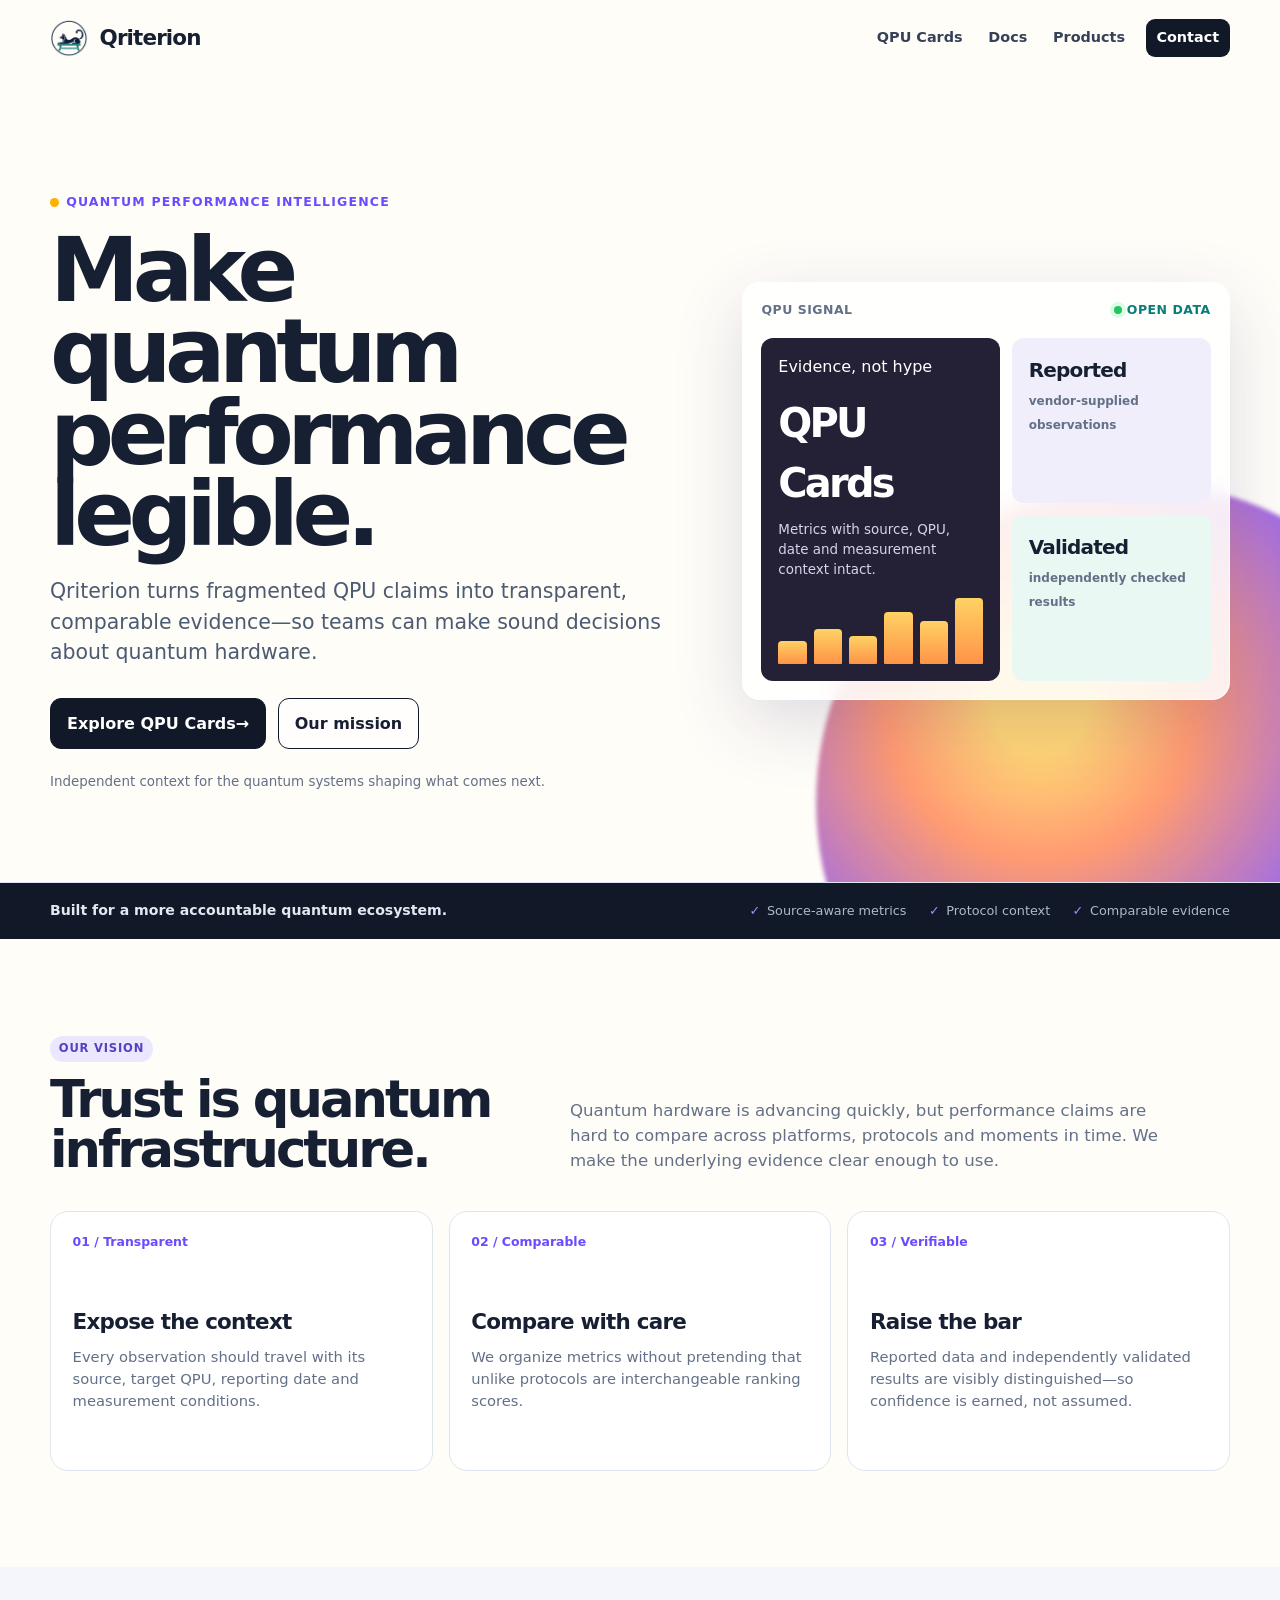
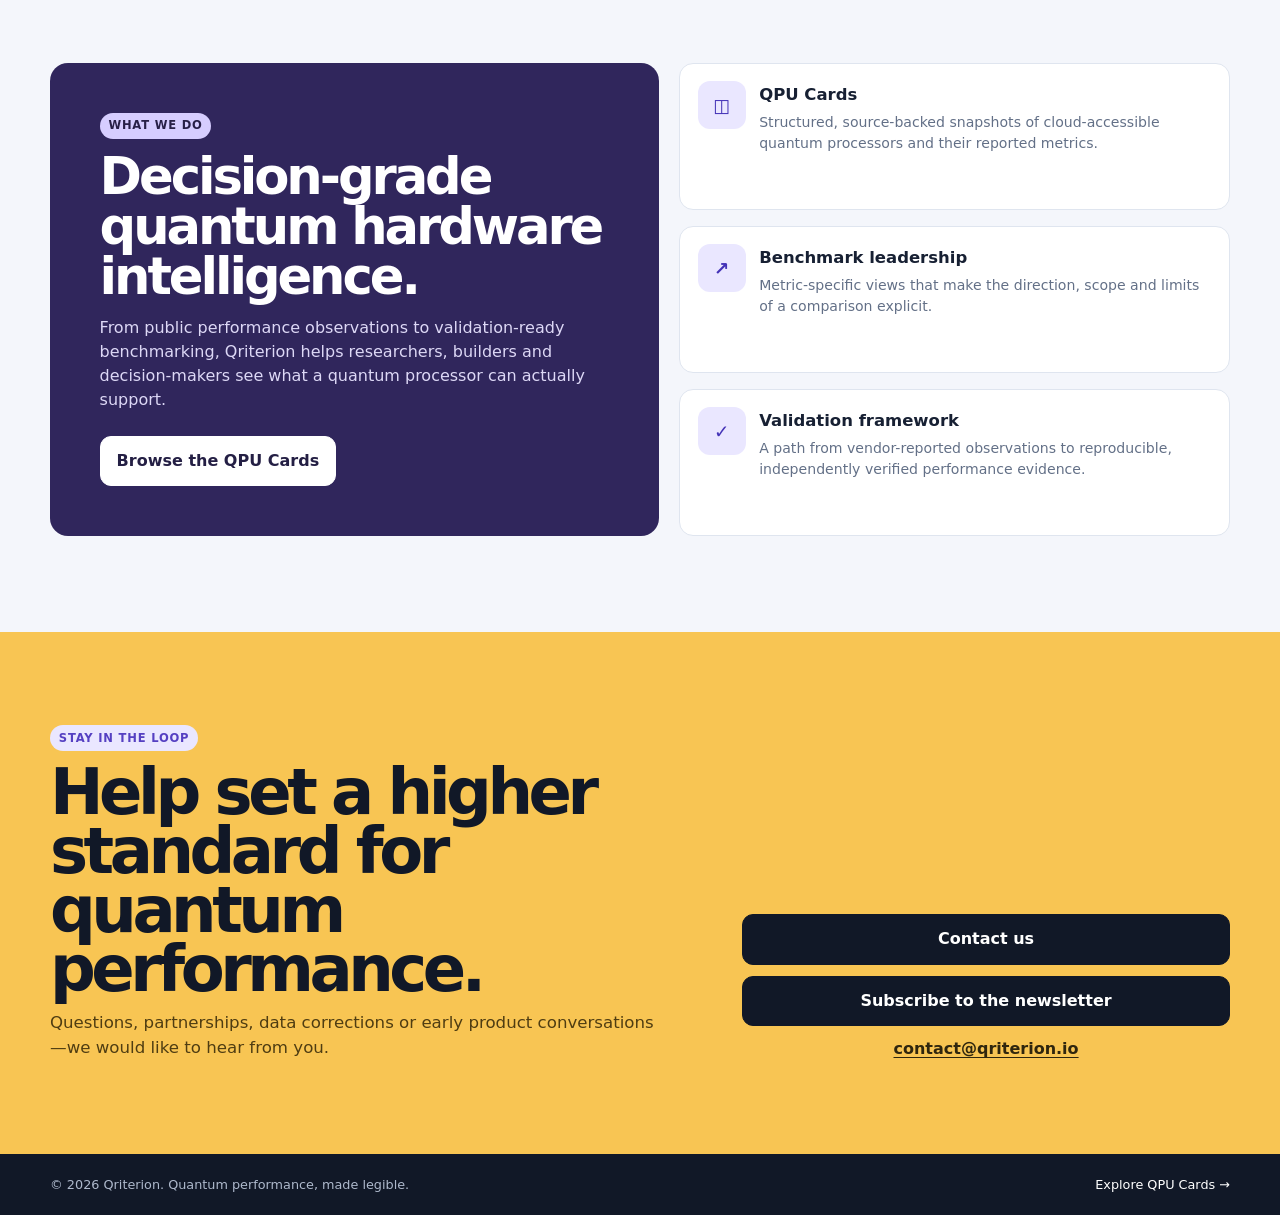
==== index.html @ e24bb633 "Fix Qriterion logo sizing across site" ====
<!doctype html>
<html lang="en">
  <head>
    <meta charset="utf-8" />
    <meta name="viewport" content="width=device-width, initial-scale=1" />
    <meta name="description" content="Qriterion makes quantum performance transparent, comparable and trustworthy." />
    <title>Qriterion · Quantum performance, made legible</title>
    <link rel="stylesheet" href="assets/landing.css?v=20261005-2" />
  </head>
  <body>
    <header class="masthead">
      <nav class="nav shell" aria-label="Primary navigation">
        <a class="brand" href="./" aria-label="Qriterion home"><span class="brand-mark"><img src="assets/icon.png" alt="" /></span><span>Qriterion</span></a>
        <div class="nav-links">
          <a href="qpu-cards/">QPU Cards</a>
          <a href="docs.html">Docs</a>
          <a href="products.html">Products</a>
          <a class="nav-cta" href="#contact">Contact</a>
        </div>
      </nav>
      <section class="hero shell">
        <div>
          <p class="eyebrow">Quantum performance intelligence</p>
          <h1>Make quantum performance legible.</h1>
          <p class="hero-copy">Qriterion turns fragmented QPU claims into transparent, comparable evidence—so teams can make sound decisions about quantum hardware.</p>
          <div class="cta-row">
            <a class="button button-dark" href="qpu-cards/">Explore QPU Cards <span aria-hidden="true">→</span></a>
            <a class="button button-light" href="#mission">Our mission</a>
          </div>
          <p class="hero-note">Independent context for the quantum systems shaping what comes next.</p>
        </div>
        <aside class="signal-card" aria-label="Qriterion benchmark signal preview">
          <div class="signal-card-top"><span>QPU signal</span><span class="live-dot">Open data</span></div>
          <div class="signal-grid">
            <div class="signal-main"><span>Evidence, not hype</span><h2>QPU Cards</h2><p>Metrics with source, QPU, date and measurement context intact.</p><div class="signal-bars" aria-hidden="true"><i></i><i></i><i></i><i></i><i></i><i></i></div></div>
            <div class="signal-stat"><strong>Reported</strong><span>vendor-supplied observations</span></div>
            <div class="signal-stat"><strong>Validated</strong><span>independently checked results</span></div>
          </div>
        </aside>
      </section>
    </header>

    <section class="proof">
      <div class="shell"><p>Built for a more accountable quantum ecosystem.</p><div class="proof-list"><span>Source-aware metrics</span><span>Protocol context</span><span>Comparable evidence</span></div></div>
    </section>

    <main>
      <section id="mission" class="section shell">
        <div class="section-heading"><div><span class="pill">Our vision</span><h2>Trust is quantum infrastructure.</h2></div><p>Quantum hardware is advancing quickly, but performance claims are hard to compare across platforms, protocols and moments in time. We make the underlying evidence clear enough to use.</p></div>
        <div class="mission-grid">
          <article class="mission-card"><span class="number">01 / Transparent</span><h3>Expose the context</h3><p>Every observation should travel with its source, target QPU, reporting date and measurement conditions.</p></article>
          <article class="mission-card"><span class="number">02 / Comparable</span><h3>Compare with care</h3><p>We organize metrics without pretending that unlike protocols are interchangeable ranking scores.</p></article>
          <article class="mission-card"><span class="number">03 / Verifiable</span><h3>Raise the bar</h3><p>Reported data and independently validated results are visibly distinguished—so confidence is earned, not assumed.</p></article>
        </div>
      </section>

      <section class="section section-tint">
        <div class="shell product-showcase">
          <div class="product-copy"><span class="pill">What we do</span><h2>Decision-grade quantum hardware intelligence.</h2><p>From public performance observations to validation-ready benchmarking, Qriterion helps researchers, builders and decision-makers see what a quantum processor can actually support.</p><a class="button" href="qpu-cards/">Browse the QPU Cards</a></div>
          <div class="product-list">
            <article class="product-item"><span class="product-icon">◫</span><div><h3>QPU Cards</h3><p>Structured, source-backed snapshots of cloud-accessible quantum processors and their reported metrics.</p></div></article>
            <article class="product-item"><span class="product-icon">↗</span><div><h3>Benchmark leadership</h3><p>Metric-specific views that make the direction, scope and limits of a comparison explicit.</p></div></article>
            <article class="product-item"><span class="product-icon">✓</span><div><h3>Validation framework</h3><p>A path from vendor-reported observations to reproducible, independently verified performance evidence.</p></div></article>
          </div>
        </div>
      </section>

      <section id="contact" class="contact">
        <div class="shell contact-inner"><div><span class="pill">Stay in the loop</span><h2>Help set a higher standard for quantum performance.</h2><p>Questions, partnerships, data corrections or early product conversations—we would like to hear from you.</p></div><div class="contact-actions"><a class="button" href="mailto:contact@qriterion.io?subject=Qriterion%20enquiry">Contact us</a><a class="button" href="mailto:contact@qriterion.io?subject=Newsletter%20subscription">Subscribe to the newsletter</a><a class="mail" href="mailto:contact@qriterion.io">contact@qriterion.io</a></div></div>
      </section>
    </main>

    <footer class="footer"><div class="shell"><span>© 2026 Qriterion. Quantum performance, made legible.</span><a href="qpu-cards/">Explore QPU Cards →</a></div></footer>
  </body>
</html>
---- assets/landing.css ----
:root {
  --night: #111827;
  --ink: #172033;
  --muted: #637087;
  --paper: #fffdf8;
  --soft: #f4f6fb;
  --line: #dfe5ef;
  --violet: #6d4aff;
  --teal: #087d79;
  --orange: #ffb000;
  --radius: 18px;
}

* { box-sizing: border-box; }
html { scroll-behavior: smooth; }
body { margin: 0; color: var(--ink); background: var(--paper); font-family: Inter, ui-sans-serif, system-ui, -apple-system, BlinkMacSystemFont, "Segoe UI", sans-serif; line-height: 1.5; }
a { color: inherit; }
.shell { width: min(1180px, calc(100% - 2rem)); margin: 0 auto; }
.masthead { position: relative; overflow: hidden; background: var(--paper); border-bottom: 1px solid var(--line); }
.masthead::after { position: absolute; z-index: 0; right: -11rem; bottom: -15rem; width: 40rem; height: 40rem; border-radius: 50%; background: radial-gradient(circle at 35% 35%, #ffd36e 0 8%, #ff956a 26%, #875aff 58%, transparent 70%); content: ""; filter: blur(2px); opacity: .94; }
.nav { position: relative; z-index: 2; display: flex; align-items: center; justify-content: space-between; gap: 1rem; min-height: 76px; }
.brand { display: inline-flex; align-items: center; gap: .72rem; font-weight: 850; letter-spacing: -.04em; text-decoration: none; font-size: 1.34rem; }
.brand-mark { display: block; width: 38px; height: 38px; }
.brand-mark img { display: block; width: 100%; height: 100%; object-fit: contain; }
.nav-links { display: flex; align-items: center; gap: .25rem; }
.nav-links a { padding: .5rem .68rem; border-radius: 9px; color: #354158; font-size: .9rem; font-weight: 720; text-decoration: none; }
.nav-links a:hover, .nav-links a[aria-current="page"] { color: var(--night); background: #edf0f6; }
.nav-links .nav-cta { margin-left: .35rem; color: #fff; background: var(--night); }
.nav-links .nav-cta:hover { color: #fff; background: #313b50; }
.hero { position: relative; z-index: 1; display: grid; grid-template-columns: minmax(0, 1.15fr) minmax(320px, .85fr); gap: 2rem; min-height: 610px; padding: 7.1rem 0 5.6rem; }
.eyebrow { display: inline-flex; align-items: center; gap: .45rem; margin: 0 0 1.15rem; color: var(--violet); font-size: .78rem; font-weight: 850; letter-spacing: .095em; text-transform: uppercase; }
.eyebrow::before { width: .56rem; height: .56rem; border-radius: 50%; background: var(--orange); content: ""; }
h1, h2, h3, p { margin-top: 0; }
h1 { max-width: 780px; margin-bottom: 1.25rem; font-size: clamp(3.3rem, 7vw, 6.6rem); line-height: .91; letter-spacing: -.072em; }
.hero-copy { max-width: 620px; margin-bottom: 1.9rem; color: #4c5b72; font-size: clamp(1.08rem, 1.7vw, 1.28rem); }
.cta-row { display: flex; flex-wrap: wrap; gap: .72rem; }
.button { display: inline-flex; align-items: center; justify-content: center; min-height: 48px; padding: .76rem 1rem; border: 1px solid var(--night); border-radius: 11px; font-weight: 790; text-decoration: none; transition: transform .16s ease, background .16s ease; }
.button:hover { transform: translateY(-2px); }
.button-dark { color: #fff; background: var(--night); }
.button-light { background: rgba(255,255,255,.75); }
.hero-note { margin: 1.45rem 0 0; color: var(--muted); font-size: .84rem; }
.signal-card { align-self: center; padding: 1.15rem; overflow: hidden; background: rgba(255,255,255,.86); border: 1px solid rgba(255,255,255,.9); border-radius: var(--radius); box-shadow: 0 22px 70px rgba(47, 37, 109, .16); backdrop-filter: blur(10px); }
.signal-card-top { display: flex; align-items: center; justify-content: space-between; margin-bottom: 1.15rem; color: var(--muted); font-size: .78rem; font-weight: 760; letter-spacing: .04em; text-transform: uppercase; }
.live-dot { display: inline-flex; align-items: center; gap: .32rem; color: var(--teal); }
.live-dot::before { width: .5rem; height: .5rem; border-radius: 50%; background: #22c55e; content: ""; box-shadow: 0 0 0 4px #dcfce7; }
.signal-grid { display: grid; grid-template-columns: 1.2fr 1fr; gap: .75rem; }
.signal-main, .signal-stat { padding: 1.05rem; border-radius: 12px; }
.signal-main { grid-row: span 2; color: #fff; background: #242036; }
.signal-main h2 { margin: .9rem 0 .4rem; font-size: 2.5rem; letter-spacing: -.07em; }
.signal-main p { margin: 0; color: #d7d2ee; font-size: .84rem; }
.signal-stat { background: #f0eefb; }
.signal-stat:nth-child(3) { background: #e9f8f3; }
.signal-stat strong { display: block; margin-bottom: .18rem; font-size: 1.25rem; letter-spacing: -.04em; }
.signal-stat span { color: var(--muted); font-size: .75rem; font-weight: 700; }
.signal-bars { display: flex; align-items: end; height: 66px; gap: 7px; margin-top: 1.1rem; }
.signal-bars i { display: block; flex: 1; border-radius: 4px 4px 1px 1px; background: linear-gradient(#ffd264, #ff9347); }
.signal-bars i:nth-child(1) { height: 34%; }.signal-bars i:nth-child(2) { height: 53%; }.signal-bars i:nth-child(3) { height: 42%; }.signal-bars i:nth-child(4) { height: 78%; }.signal-bars i:nth-child(5) { height: 65%; }.signal-bars i:nth-child(6) { height: 100%; }
.proof { padding: 1.1rem 0; background: var(--night); color: #e3e8f1; }
.proof .shell { display: flex; flex-wrap: wrap; align-items: center; justify-content: space-between; gap: .8rem 2rem; }
.proof p { margin: 0; font-size: .88rem; font-weight: 720; }
.proof-list { display: flex; flex-wrap: wrap; gap: .55rem 1.4rem; color: #aeb9cc; font-size: .8rem; }
.proof-list span::before { margin-right: .42rem; color: #a78bfa; content: "✓"; }
.section { padding: 6rem 0; }
.section-tint { background: var(--soft); }
.section-heading { display: grid; grid-template-columns: .85fr 1.15fr; gap: 2rem; align-items: end; margin-bottom: 2.3rem; }
.section-heading h2 { margin: 0; font-size: clamp(2rem, 4vw, 3.5rem); line-height: .98; letter-spacing: -.058em; }
.section-heading p { max-width: 610px; margin: 0; color: var(--muted); font-size: 1.04rem; }
.pill { display: inline-block; margin-bottom: .75rem; padding: .27rem .55rem; border-radius: 999px; color: #5540c2; background: #eae7ff; font-size: .72rem; font-weight: 850; letter-spacing: .07em; text-transform: uppercase; }
.mission-grid { display: grid; grid-template-columns: repeat(3, 1fr); gap: 1rem; }
.mission-card { min-height: 260px; padding: 1.35rem; background: #fff; border: 1px solid var(--line); border-radius: var(--radius); }
.mission-card .number { display: block; margin-bottom: 3.4rem; color: var(--violet); font-size: .78rem; font-weight: 850; }
.mission-card h3 { margin-bottom: .45rem; font-size: 1.34rem; letter-spacing: -.035em; }
.mission-card p { margin: 0; color: var(--muted); font-size: .92rem; }
.product-showcase { display: grid; grid-template-columns: 1.05fr .95fr; gap: 1.25rem; align-items: stretch; }
.product-copy { padding: clamp(1.4rem, 4vw, 3.1rem); color: #fff; background: #30265c; border-radius: var(--radius); }
.product-copy .pill { color: #282047; background: #d6cdff; }
.product-copy h2 { max-width: 540px; margin-bottom: .9rem; font-size: clamp(2rem, 4vw, 3.6rem); line-height: .98; letter-spacing: -.06em; }
.product-copy p { max-width: 540px; margin-bottom: 1.5rem; color: #ddd8f6; }
.product-copy .button { color: #241f44; border-color: #fff; background: #fff; }
.product-list { display: grid; gap: 1rem; }
.product-item { display: grid; grid-template-columns: 48px 1fr; gap: .85rem; padding: 1.1rem; border: 1px solid var(--line); border-radius: 14px; background: #fff; }
.product-icon { display: grid; width: 48px; height: 48px; place-items: center; border-radius: 12px; color: #4433b7; background: #eae7ff; font-size: 1.15rem; font-weight: 900; }
.product-item h3 { margin: .1rem 0 .25rem; font-size: 1.03rem; }
.product-item p { margin: 0; color: var(--muted); font-size: .88rem; }
.contact { padding: 5.8rem 0; background: #f8c553; }
.contact-inner { display: grid; grid-template-columns: 1.15fr .85fr; gap: 2rem; align-items: end; }
.contact h2 { max-width: 700px; margin-bottom: .8rem; color: var(--night); font-size: clamp(2.5rem, 5vw, 4.8rem); line-height: .92; letter-spacing: -.07em; }
.contact p { max-width: 620px; margin: 0; color: #4f3d12; font-size: 1.04rem; }
.contact-actions { display: grid; gap: .7rem; }
.contact-actions .button { color: #fff; background: var(--night); }
.contact-actions .mail { color: #2f260e; font-weight: 750; text-align: center; text-underline-offset: 3px; }
.footer { padding: 1.3rem 0; background: var(--night); color: #aeb9cc; font-size: .8rem; }
.footer .shell { display: flex; justify-content: space-between; gap: 1rem; }
.footer a { color: #fff; text-decoration: none; }
.simple-page { min-height: 100vh; display: grid; grid-template-rows: auto 1fr auto; }
.placeholder { display: grid; min-height: 60vh; place-items: center; padding: 3rem 0; }
.placeholder-card { width: min(650px, 100%); padding: 2.25rem; border: 1px solid var(--line); border-radius: var(--radius); background: #fff; box-shadow: 0 16px 50px rgba(29,39,60,.08); text-align: center; }
.placeholder-card h1 { margin: 0 auto 1rem; font-size: clamp(2.6rem, 7vw, 5rem); }
.placeholder-card p { margin: 0; color: var(--muted); }

@media (max-width: 840px) { .hero, .section-heading, .product-showcase, .contact-inner { grid-template-columns: 1fr; } .hero { min-height: auto; padding: 4.6rem 0; } .signal-card { max-width: 500px; } .mission-grid { grid-template-columns: 1fr; } .mission-card .number { margin-bottom: 1.4rem; } }
@media (max-width: 620px) { .shell { width: min(100% - 1.25rem, 1180px); } .nav { min-height: 68px; } .brand { gap: .48rem; font-size: 1.12rem; } .brand-mark { width: 33px; height: 33px; } .nav-links { gap: 0; } .nav-links a { padding: .43rem; font-size: .78rem; } .nav-links .nav-cta { display: none; } h1 { font-size: clamp(3.1rem, 18vw, 5rem); } .hero { padding: 3.7rem 0; } .signal-grid { grid-template-columns: 1fr 1fr; } .signal-main { grid-row: auto; grid-column: 1 / -1; } .section, .contact { padding: 4.2rem 0; } .footer .shell { display: block; } }
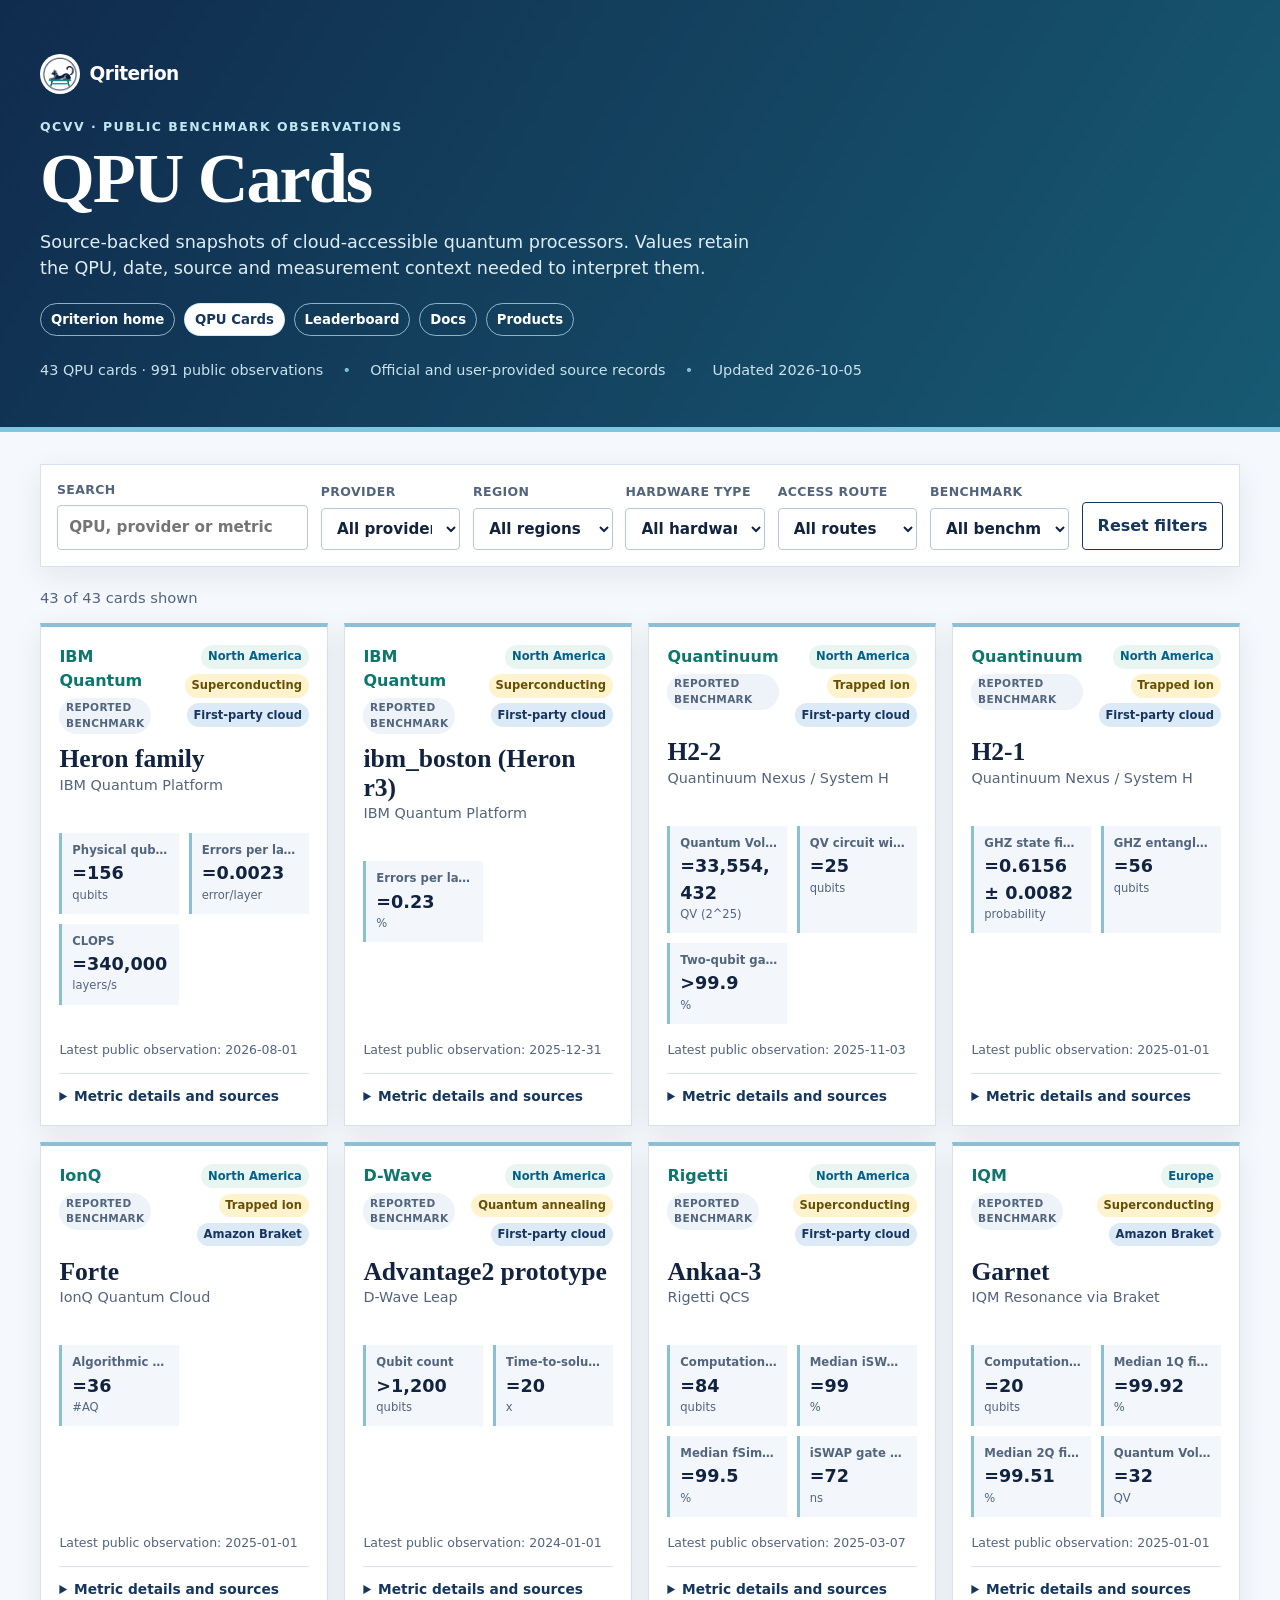
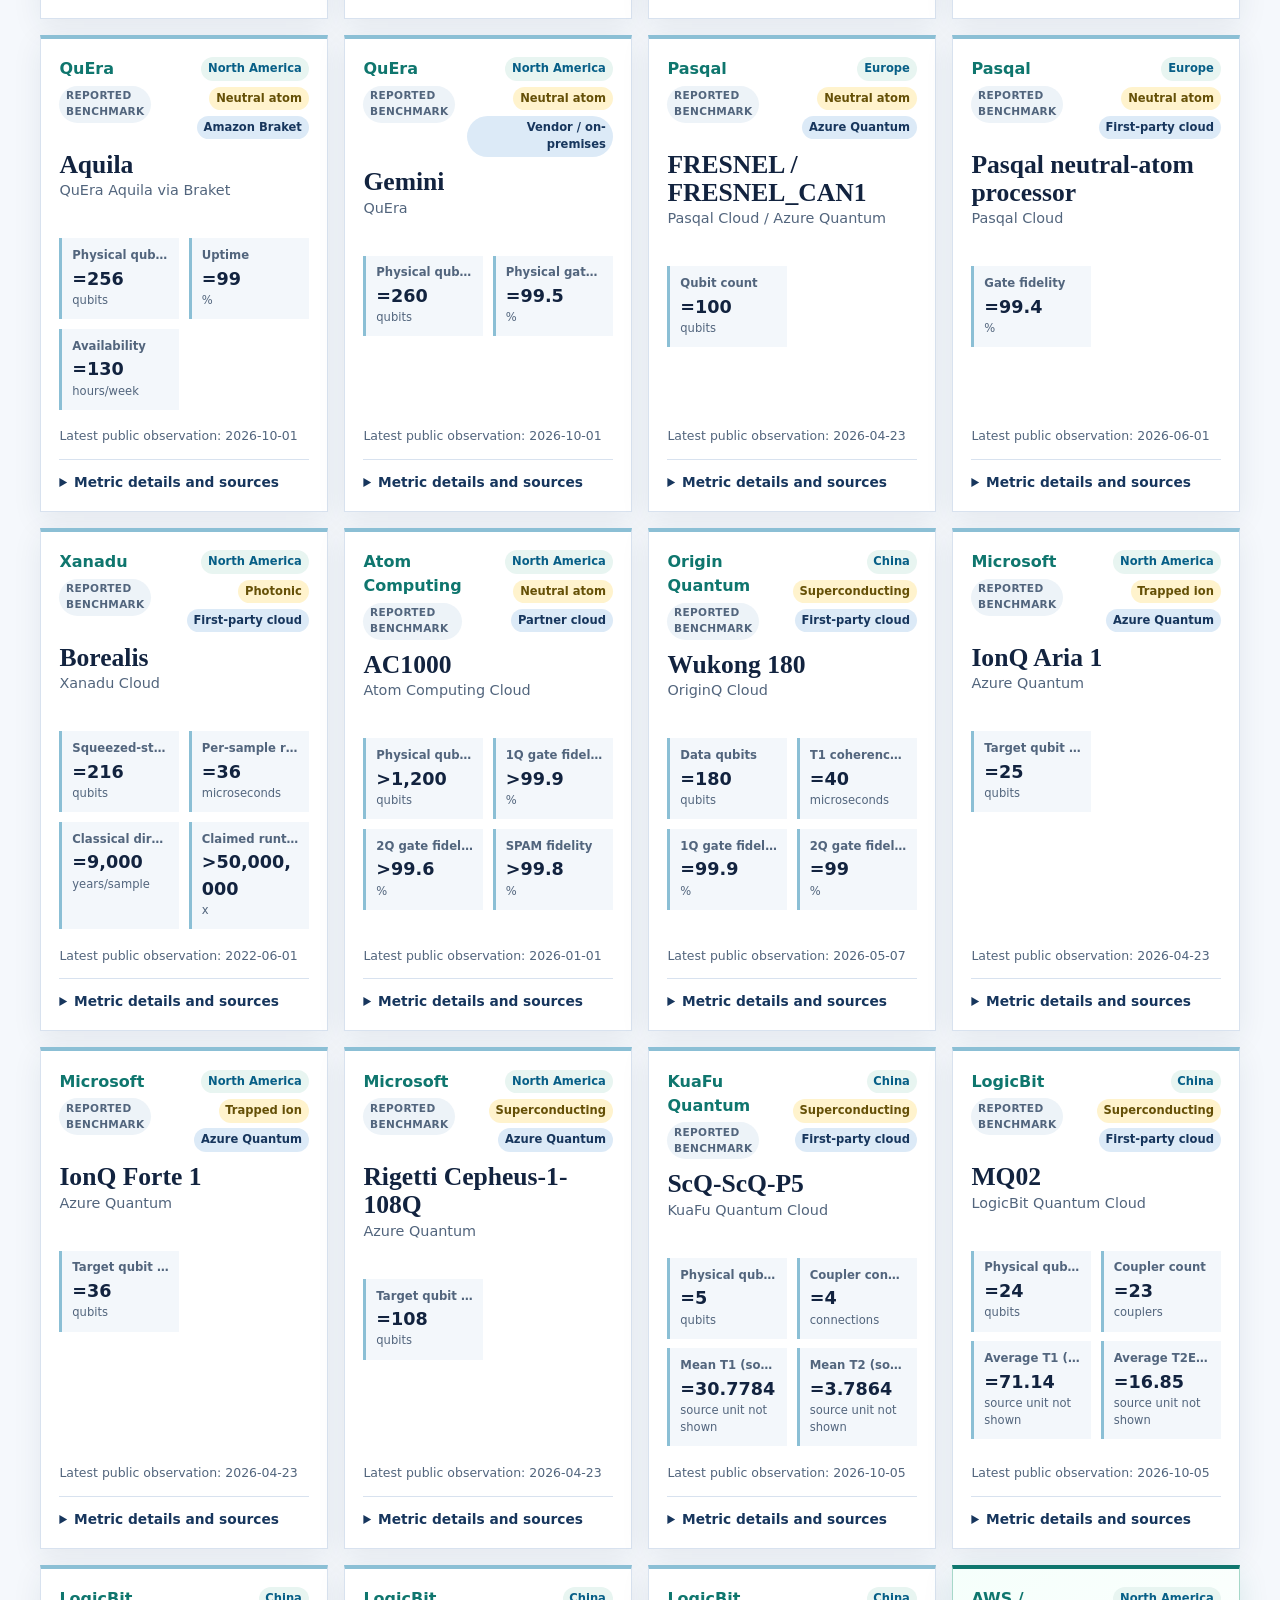
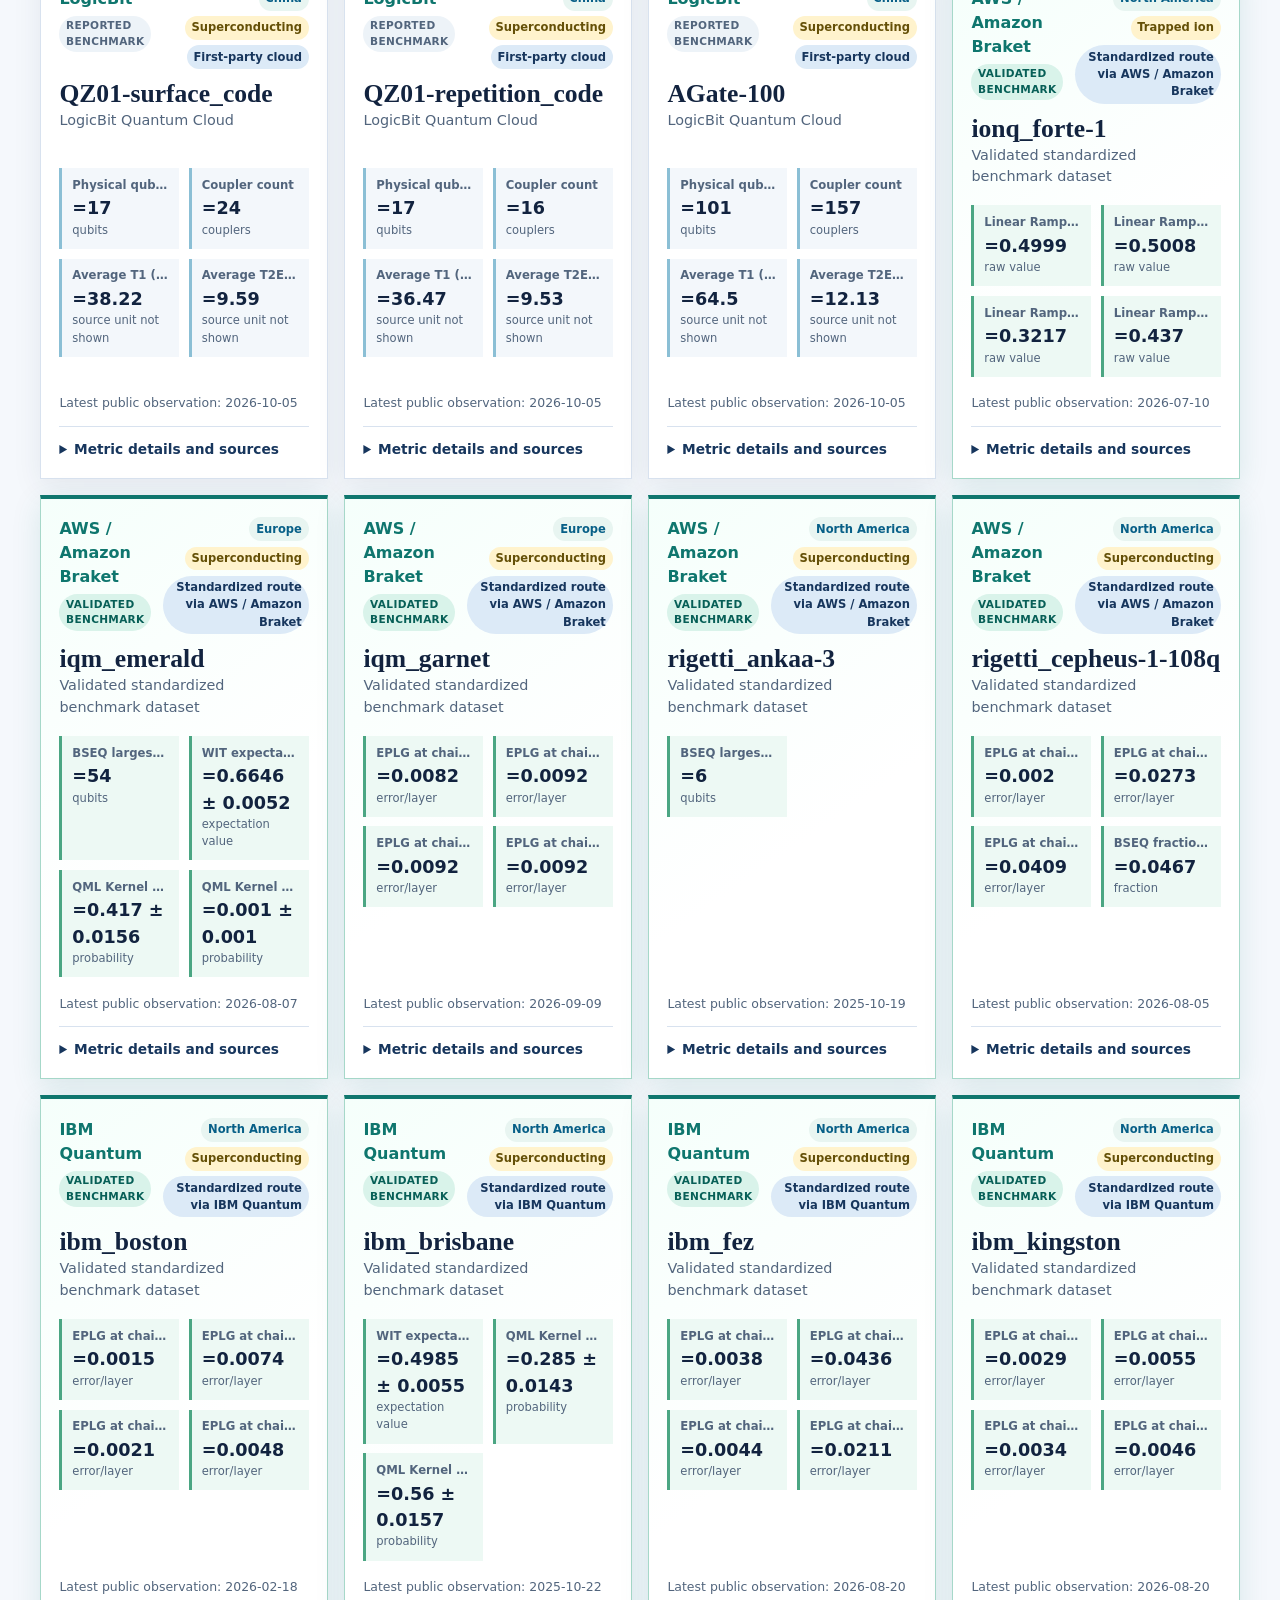
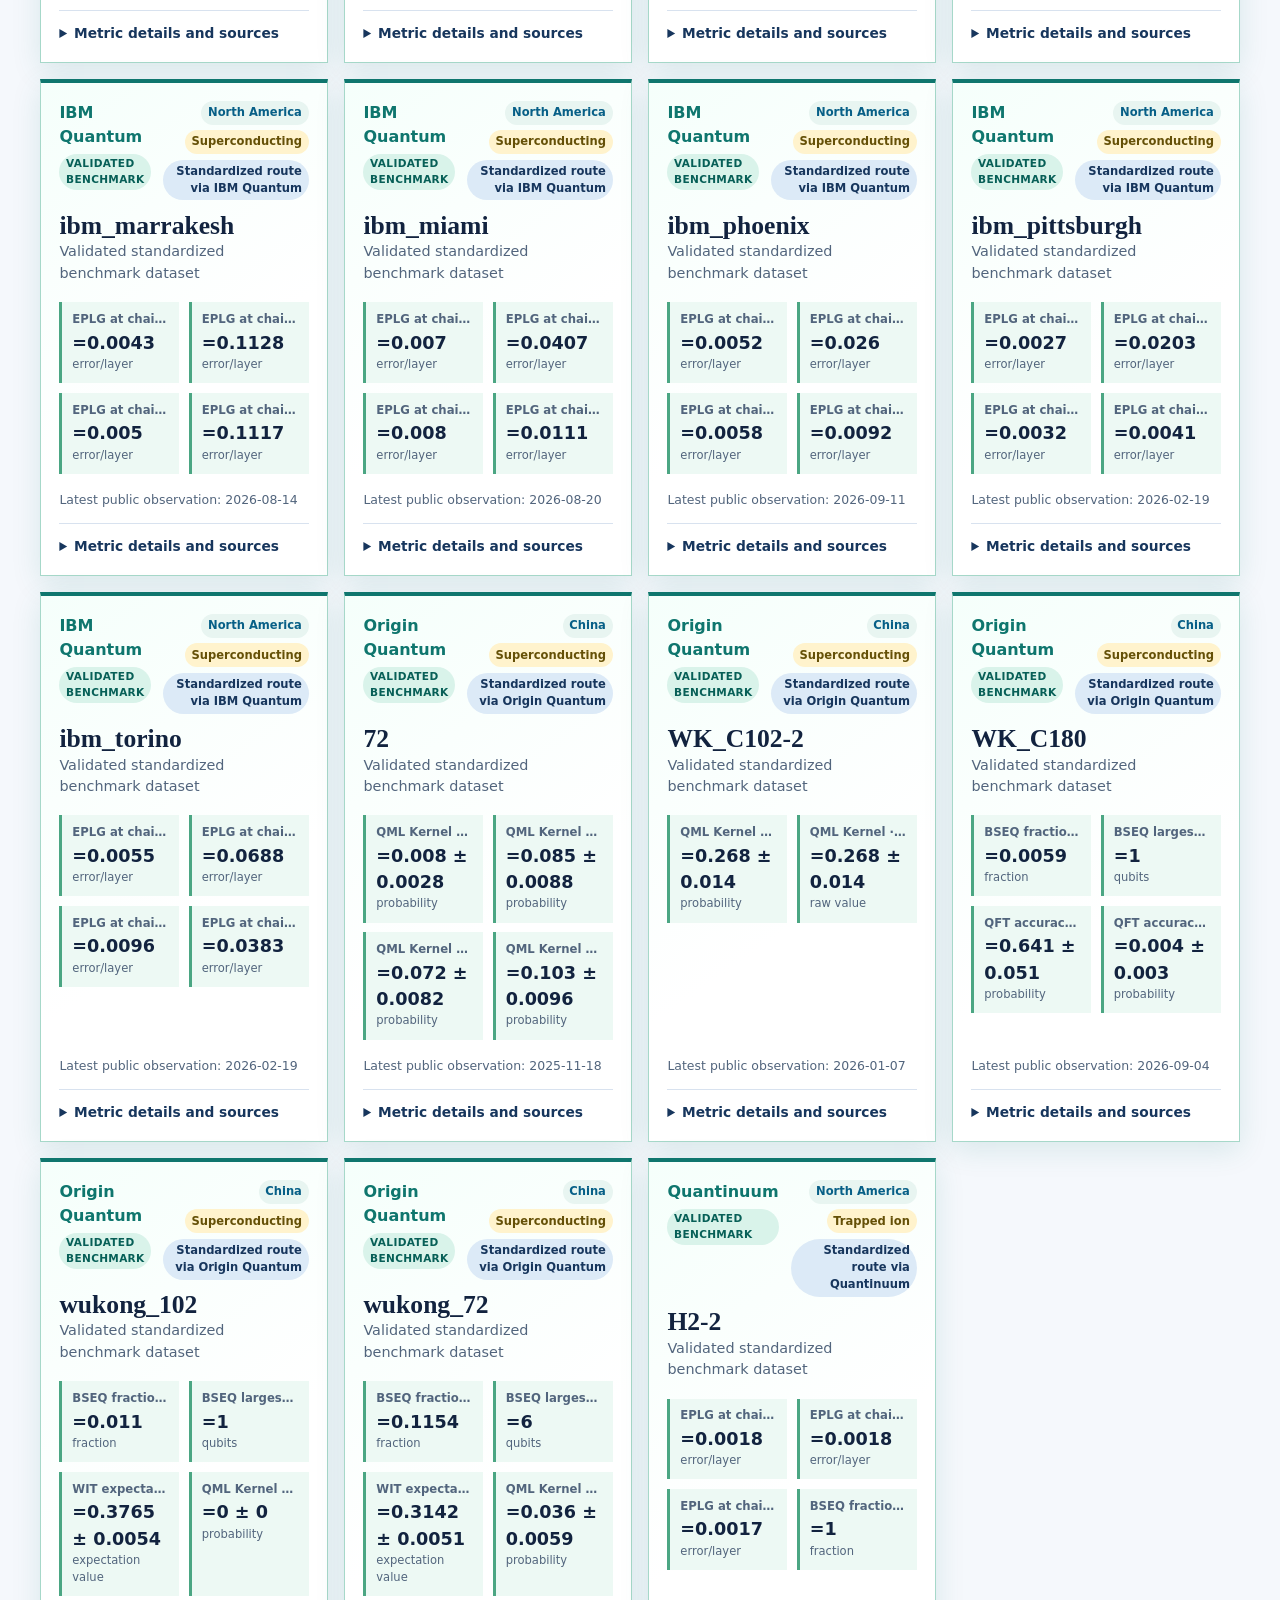
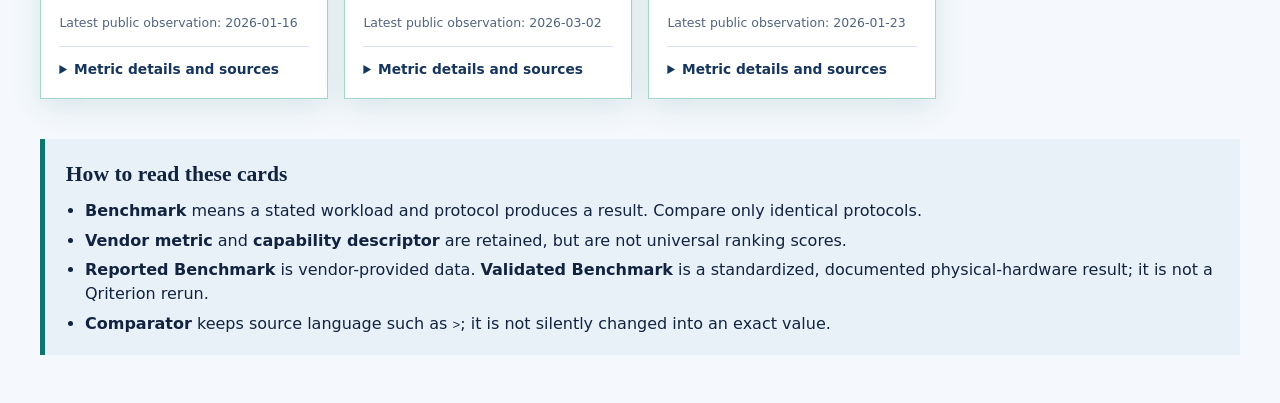
==== commit 51358c21: "Update QCVV website and validated benchmarks" ====
--- a/index.html
+++ b/index.html
@@ -3,73 +3,85 @@
   <head>
     <meta charset="utf-8" />
     <meta name="viewport" content="width=device-width, initial-scale=1" />
-    <meta name="description" content="Qriterion makes quantum performance transparent, comparable and trustworthy." />
-    <title>Qriterion · Quantum performance, made legible</title>
-    <link rel="stylesheet" href="assets/landing.css?v=20261005-2" />
+    <meta name="description" content="Source-backed QPU cards generated from the QCVV quantum cloud benchmarking dataset." />
+    <title>QPU Cards · Qriterion</title>
+    <link rel="stylesheet" href="assets/styles.css?v=20261005-6" />
   </head>
   <body>
-    <header class="masthead">
-      <nav class="nav shell" aria-label="Primary navigation">
-        <a class="brand" href="./" aria-label="Qriterion home"><span class="brand-mark"><img src="assets/icon.png" alt="" /></span><span>Qriterion</span></a>
-        <div class="nav-links">
-          <a href="qpu-cards/">QPU Cards</a>
-          <a href="docs.html">Docs</a>
-          <a href="products.html">Products</a>
-          <a class="nav-cta" href="#contact">Contact</a>
+    <header class="site-header">
+      <div class="wrap hero">
+        <a class="cards-brand" href="../" aria-label="Qriterion home"><img src="assets/icon.png" alt="" /><span>Qriterion</span></a>
+        <p class="eyebrow">QCVV · public benchmark observations</p>
+        <h1>QPU Cards</h1>
+        <p class="lede">Source-backed snapshots of cloud-accessible quantum processors. Values retain the QPU, date, source and measurement context needed to interpret them.</p>
+        <nav class="site-nav" aria-label="Site navigation"><a href="../">Qriterion home</a><a aria-current="page" href="index.html">QPU Cards</a><a href="leaderboard.html">Leaderboard</a><a href="../docs.html">Docs</a><a href="../products.html">Products</a></nav>
+        <div class="hero-meta" aria-label="Dataset metadata">
+          <span id="card-count">Loading cards…</span>
+          <span>Official and user-provided source records</span>
+          <span>Updated 2026-10-05</span>
         </div>
-      </nav>
-      <section class="hero shell">
-        <div>
-          <p class="eyebrow">Quantum performance intelligence</p>
-          <h1>Make quantum performance legible.</h1>
-          <p class="hero-copy">Qriterion turns fragmented QPU claims into transparent, comparable evidence—so teams can make sound decisions about quantum hardware.</p>
-          <div class="cta-row">
-            <a class="button button-dark" href="qpu-cards/">Explore QPU Cards <span aria-hidden="true">→</span></a>
-            <a class="button button-light" href="#mission">Our mission</a>
-          </div>
-          <p class="hero-note">Independent context for the quantum systems shaping what comes next.</p>
-        </div>
-        <aside class="signal-card" aria-label="Qriterion benchmark signal preview">
-          <div class="signal-card-top"><span>QPU signal</span><span class="live-dot">Open data</span></div>
-          <div class="signal-grid">
-            <div class="signal-main"><span>Evidence, not hype</span><h2>QPU Cards</h2><p>Metrics with source, QPU, date and measurement context intact.</p><div class="signal-bars" aria-hidden="true"><i></i><i></i><i></i><i></i><i></i><i></i></div></div>
-            <div class="signal-stat"><strong>Reported</strong><span>vendor-supplied observations</span></div>
-            <div class="signal-stat"><strong>Validated</strong><span>independently checked results</span></div>
-          </div>
-        </aside>
-      </section>
+      </div>
     </header>
 
-    <section class="proof">
-      <div class="shell"><p>Built for a more accountable quantum ecosystem.</p><div class="proof-list"><span>Source-aware metrics</span><span>Protocol context</span><span>Comparable evidence</span></div></div>
-    </section>
-
-    <main>
-      <section id="mission" class="section shell">
-        <div class="section-heading"><div><span class="pill">Our vision</span><h2>Trust is quantum infrastructure.</h2></div><p>Quantum hardware is advancing quickly, but performance claims are hard to compare across platforms, protocols and moments in time. We make the underlying evidence clear enough to use.</p></div>
-        <div class="mission-grid">
-          <article class="mission-card"><span class="number">01 / Transparent</span><h3>Expose the context</h3><p>Every observation should travel with its source, target QPU, reporting date and measurement conditions.</p></article>
-          <article class="mission-card"><span class="number">02 / Comparable</span><h3>Compare with care</h3><p>We organize metrics without pretending that unlike protocols are interchangeable ranking scores.</p></article>
-          <article class="mission-card"><span class="number">03 / Verifiable</span><h3>Raise the bar</h3><p>Reported data and independently validated results are visibly distinguished—so confidence is earned, not assumed.</p></article>
-        </div>
+    <main class="wrap">
+      <section class="controls" aria-label="Filter QPU cards">
+        <label>
+          <span>Search</span>
+          <input id="search" type="search" placeholder="QPU, provider or metric" autocomplete="off" />
+        </label>
+        <label>
+          <span>Provider</span>
+          <select id="provider-filter"><option value="">All providers</option></select>
+        </label>
+        <label>
+          <span>Region</span>
+          <select id="region-filter"><option value="">All regions</option></select>
+        </label>
+        <label>
+          <span>Hardware type</span>
+          <select id="hardware-filter"><option value="">All hardware types</option></select>
+        </label>
+        <label>
+          <span>Access route</span>
+          <select id="route-filter"><option value="">All routes</option></select>
+        </label>
+        <label>
+          <span>Benchmark</span>
+          <select id="benchmark-filter"><option value="">All benchmark evidence</option></select>
+        </label>
+        <button id="reset" type="button" class="secondary">Reset filters</button>
       </section>
 
-      <section class="section section-tint">
-        <div class="shell product-showcase">
-          <div class="product-copy"><span class="pill">What we do</span><h2>Decision-grade quantum hardware intelligence.</h2><p>From public performance observations to validation-ready benchmarking, Qriterion helps researchers, builders and decision-makers see what a quantum processor can actually support.</p><a class="button" href="qpu-cards/">Browse the QPU Cards</a></div>
-          <div class="product-list">
-            <article class="product-item"><span class="product-icon">◫</span><div><h3>QPU Cards</h3><p>Structured, source-backed snapshots of cloud-accessible quantum processors and their reported metrics.</p></div></article>
-            <article class="product-item"><span class="product-icon">↗</span><div><h3>Benchmark leadership</h3><p>Metric-specific views that make the direction, scope and limits of a comparison explicit.</p></div></article>
-            <article class="product-item"><span class="product-icon">✓</span><div><h3>Validation framework</h3><p>A path from vendor-reported observations to reproducible, independently verified performance evidence.</p></div></article>
-          </div>
-        </div>
-      </section>
+      <p id="results" class="results" aria-live="polite"></p>
+      <section id="cards" class="cards" aria-label="QPU cards"></section>
 
-      <section id="contact" class="contact">
-        <div class="shell contact-inner"><div><span class="pill">Stay in the loop</span><h2>Help set a higher standard for quantum performance.</h2><p>Questions, partnerships, data corrections or early product conversations—we would like to hear from you.</p></div><div class="contact-actions"><a class="button" href="mailto:contact@qriterion.io?subject=Qriterion%20enquiry">Contact us</a><a class="button" href="mailto:contact@qriterion.io?subject=Newsletter%20subscription">Subscribe to the newsletter</a><a class="mail" href="mailto:contact@qriterion.io">contact@qriterion.io</a></div></div>
+      <section class="method" aria-labelledby="method-title">
+        <h2 id="method-title">How to read these cards</h2>
+        <ul>
+          <li><strong>Benchmark</strong> means a stated workload and protocol produces a result. Compare only identical protocols.</li>
+          <li><strong>Vendor metric</strong> and <strong>capability descriptor</strong> are retained, but are not universal ranking scores.</li>
+          <li><strong>Reported Benchmark</strong> is vendor-provided data. <strong>Validated Benchmark</strong> is a standardized, documented physical-hardware result; it is not a Qriterion rerun.</li>
+          <li><strong>Comparator</strong> keeps source language such as <code>&gt;</code>; it is not silently changed into an exact value.</li>
+        </ul>
       </section>
     </main>
 
-    <footer class="footer"><div class="shell"><span>© 2026 Qriterion. Quantum performance, made legible.</span><a href="qpu-cards/">Explore QPU Cards →</a></div></footer>
+    <template id="card-template">
+      <article class="qpu-card">
+        <div class="card-topline">
+          <div><p class="provider"></p><span class="benchmark-status"></span></div>
+          <div class="card-badges"><span class="region"></span><span class="hardware-type"></span><span class="route"></span></div>
+        </div>
+        <h2></h2>
+        <p class="platform"></p>
+        <dl class="metric-grid"></dl>
+        <p class="asof"></p>
+        <details>
+          <summary>Metric details and sources</summary>
+          <div class="detail-list"></div>
+        </details>
+      </article>
+    </template>
+    <script src="assets/app.js?v=20261005-6" defer></script>
   </body>
 </html>
--- a/assets/styles.css
+++ b/assets/styles.css
@@ -0,0 +1,102 @@
+:root {
+  --ink: #12233f;
+  --muted: #52657d;
+  --paper: #f5f8fc;
+  --panel: #ffffff;
+  --line: #d8e2ef;
+  --navy: #17365d;
+  --blue: #dceaf7;
+  --teal: #0f766e;
+  --amber: #9a6700;
+  --amber-bg: #fff3cd;
+  --red: #a92828;
+  --red-bg: #fce7e7;
+  --shadow: 0 8px 28px rgba(21, 48, 82, .08);
+}
+
+* { box-sizing: border-box; }
+body { margin: 0; color: var(--ink); background: var(--paper); font-family: Inter, ui-sans-serif, system-ui, -apple-system, BlinkMacSystemFont, "Segoe UI", sans-serif; line-height: 1.5; }
+.wrap { width: min(1200px, calc(100% - 2rem)); margin: 0 auto; }
+.site-header { color: #fff; background: linear-gradient(122deg, #102b4d, #175a72); border-bottom: 5px solid #7ec7df; }
+.hero { padding: 3.4rem 0 2.8rem; }
+.cards-brand { display: inline-flex; align-items: center; gap: .6rem; margin-bottom: 1.45rem; color: #fff; font-size: 1.16rem; font-weight: 800; letter-spacing: -.03em; text-decoration: none; }
+.cards-brand img { display: block; width: 40px; height: 40px; padding: 2px; object-fit: contain; background: #fff; border-radius: 50%; }
+.eyebrow { margin: 0 0 .4rem; font-size: .78rem; letter-spacing: .12em; font-weight: 750; text-transform: uppercase; color: #bfe8f3; }
+h1 { margin: 0; font-family: Georgia, "Times New Roman", serif; font-size: clamp(2.3rem, 6vw, 4.4rem); line-height: 1; letter-spacing: -.03em; }
+.lede { max-width: 720px; margin: 1rem 0 0; font-size: 1.1rem; color: #deedf5; }
+.hero-meta { display: flex; flex-wrap: wrap; gap: .7rem 1.2rem; margin-top: 1.5rem; font-size: .9rem; color: #cae2ec; }
+.hero-meta span + span::before { content: "•"; margin-right: 1.2rem; color: #82bfd0; }
+
+main { padding: 2rem 0 3rem; }
+.site-nav { display: flex; flex-wrap: wrap; gap: .55rem; margin-top: 1.35rem; }
+.site-nav a { padding: .34rem .62rem; border: 1px solid rgba(191, 232, 243, .7); border-radius: 999px; color: #fff; font-size: .83rem; font-weight: 750; text-decoration: none; }
+.site-nav a[aria-current="page"], .site-nav a:hover { color: var(--navy); background: #fff; }
+.controls { display: grid; grid-template-columns: minmax(220px, 1.8fr) repeat(5, minmax(120px, 1fr)) auto; gap: .8rem; align-items: end; padding: 1rem; background: var(--panel); border: 1px solid var(--line); box-shadow: var(--shadow); }
+label { display: grid; gap: .35rem; color: var(--muted); font-size: .78rem; font-weight: 750; letter-spacing: .03em; text-transform: uppercase; }
+input, select, button { font: inherit; }
+input, select { width: 100%; border: 1px solid #b8c7d8; border-radius: 4px; color: var(--ink); background: #fff; padding: .62rem .7rem; font-size: .95rem; }
+button { cursor: pointer; border-radius: 4px; padding: .67rem .9rem; font-weight: 700; }
+button.secondary { border: 1px solid var(--navy); color: var(--navy); background: #fff; white-space: nowrap; }
+button.secondary:hover { color: #fff; background: var(--navy); }
+.results { min-height: 1.5rem; margin: 1.25rem 0 .75rem; color: var(--muted); font-size: .92rem; }
+
+.cards { display: grid; grid-template-columns: repeat(auto-fill, minmax(min(100%, 285px), 1fr)); gap: 1rem; }
+.qpu-card { display: flex; min-width: 0; flex-direction: column; min-height: 290px; padding: 1.15rem; overflow: hidden; background: var(--panel); border: 1px solid var(--line); box-shadow: var(--shadow); }
+.qpu-card--reported { border-top: 4px solid #8bbfd5; }
+.qpu-card--validated { border-color: #a6d8c9; border-top: 4px solid #0f766e; background: linear-gradient(145deg, #f5fffb 0%, #ffffff 58%); box-shadow: 0 8px 28px rgba(15, 118, 110, .12); }
+.card-topline { display: flex; justify-content: space-between; align-items: flex-start; gap: .75rem; }
+.provider { margin: 0; font-weight: 800; color: var(--teal); }
+.benchmark-status { display: inline-block; margin-top: .3rem; padding: .15rem .42rem; border-radius: 999px; color: #52657d; background: #edf3f8; font-size: .66rem; font-weight: 800; letter-spacing: .03em; text-transform: uppercase; }
+.qpu-card--validated .benchmark-status { color: #075f57; background: #d9f3ea; }
+.qpu-card--validated .metric-grid div { background: #edf9f4; border-left-color: #4ba683; }
+.card-badges { display: flex; min-width: 0; max-width: 62%; flex-wrap: wrap; justify-content: flex-end; gap: .35rem; }
+.route, .region, .hardware-type { min-width: 0; max-width: 100%; padding: .2rem .42rem; color: var(--navy); background: var(--blue); border-radius: 999px; font-size: .72rem; font-weight: 750; overflow-wrap: anywhere; text-align: right; }
+.region { color: #075f87; background: #e8f5f1; }
+.hardware-type { color: #655007; background: #fff3cd; }
+.qpu-card h2 { margin: .7rem 0 .1rem; font-family: Georgia, "Times New Roman", serif; font-size: 1.6rem; line-height: 1.1; }
+.platform { min-height: 2.8em; margin: 0; color: var(--muted); font-size: .9rem; }
+.metric-grid { display: grid; grid-template-columns: repeat(2, minmax(0, 1fr)); gap: .6rem; margin: 1.1rem 0; }
+.metric-grid div { min-width: 0; padding: .62rem; overflow: hidden; background: #f3f7fb; border-left: 3px solid #8bbfd5; }
+.metric-grid dt { overflow: hidden; color: var(--muted); font-size: .73rem; font-weight: 700; line-height: 1.25; text-overflow: ellipsis; white-space: nowrap; }
+.metric-grid dd { min-width: 0; margin: .18rem 0 0; overflow-wrap: anywhere; font-size: 1.1rem; font-weight: 800; font-variant-numeric: tabular-nums; }
+.metric-grid small { display: block; overflow-wrap: anywhere; color: var(--muted); font-size: .72rem; font-weight: 500; }
+.asof { margin: auto 0 .8rem; color: var(--muted); font-size: .78rem; }
+details { border-top: 1px solid var(--line); padding-top: .75rem; }
+summary { cursor: pointer; color: var(--navy); font-size: .86rem; font-weight: 750; }
+.detail-list { display: grid; gap: .65rem; margin-top: .85rem; }
+.detail-item { padding: .7rem; border-left: 3px solid var(--line); background: #fbfcfe; }
+.detail-title { display: flex; justify-content: space-between; gap: .6rem; font-weight: 800; }
+.detail-title > span { min-width: 0; overflow-wrap: anywhere; }
+.type { color: var(--muted); font-size: .76rem; font-weight: 650; overflow-wrap: anywhere; text-align: right; }
+.detail-meta, .detail-note { margin: .28rem 0 0; overflow-wrap: anywhere; color: var(--muted); font-size: .78rem; }
+.detail-item a { color: #075f87; text-underline-offset: 2px; }
+.method { margin-top: 2.5rem; padding: 1.2rem 1.3rem; background: #e8f1f8; border-left: 5px solid var(--teal); }
+.method h2 { margin: 0; font-family: Georgia, "Times New Roman", serif; font-size: 1.35rem; }
+.method ul { margin: .55rem 0 0; padding-left: 1.2rem; }
+.method li + li { margin-top: .35rem; }
+.empty { grid-column: 1 / -1; padding: 2rem; color: var(--muted); text-align: center; background: var(--panel); border: 1px dashed #a9bacb; }
+.leaderboard-main { padding-top: 2rem; }
+.leaderboard-controls { display: grid; grid-template-columns: minmax(180px, 1fr) minmax(240px, 2fr) repeat(2, minmax(180px, 1fr)); gap: .8rem; align-items: end; padding: 1rem; background: var(--panel); border: 1px solid var(--line); box-shadow: var(--shadow); }
+.metric-explainer { margin-top: 1.25rem; padding: 1.25rem 1.35rem; background: #e8f1f8; border-left: 5px solid var(--teal); }
+.metric-explainer .eyebrow { color: var(--teal); }
+.metric-explainer h2 { margin: 0; font-family: Georgia, "Times New Roman", serif; font-size: 1.55rem; }
+.metric-explainer p:last-child { max-width: 900px; margin: .45rem 0 0; color: var(--muted); }
+.direction { display: inline-block; margin: .65rem 0 0; padding: .2rem .48rem; border-radius: 999px; color: #075f87; background: #d9eaf7; font-size: .8rem; font-weight: 800; }
+.chart-panel { margin-top: 1.25rem; padding: 1.25rem; overflow: hidden; background: var(--panel); border: 1px solid var(--line); box-shadow: var(--shadow); }
+.chart-topline { display: flex; justify-content: space-between; gap: 1rem; align-items: baseline; }
+.chart-topline h2 { margin: 0; font-family: Georgia, "Times New Roman", serif; font-size: 1.35rem; }
+.chart-topline p { margin: 0; color: var(--muted); font-size: .85rem; }
+.ranking-direction { display: flex; justify-content: space-between; margin: 1rem 0 .3rem; color: var(--muted); font-size: .78rem; font-weight: 750; text-transform: uppercase; letter-spacing: .04em; }
+.ranking-direction span:last-child { color: var(--teal); }
+.leaderboard-chart { display: flex; align-items: end; min-height: 390px; gap: .8rem; overflow-x: auto; padding: 1rem 0 .35rem; border-top: 1px solid var(--line); }
+.rank-bar { display: grid; grid-template-rows: auto 240px auto auto; flex: 0 0 118px; gap: .35rem; text-align: center; }
+.rank-value { margin: 0; font-size: .88rem; font-weight: 800; font-variant-numeric: tabular-nums; }
+.rank-bar-track { display: flex; align-items: end; min-width: 0; border-bottom: 1px solid #9eb1c5; background: linear-gradient(to top, rgba(220, 234, 247, .7), rgba(255, 255, 255, 0)); }
+.rank-bar-fill { width: 100%; min-height: 8px; background: linear-gradient(to top, #0f766e, #4ba6ad); border-radius: 4px 4px 0 0; }
+.rank-bar h3 { min-height: 2.6em; margin: .2rem 0 0; overflow-wrap: anywhere; font-size: .82rem; line-height: 1.25; }
+.rank-meta { min-height: 3em; margin: 0; color: var(--muted); font-size: .7rem; line-height: 1.25; overflow-wrap: anywhere; }
+
+@media (max-width: 1120px) { .controls { grid-template-columns: repeat(2, minmax(0, 1fr)); } .controls label:first-child { grid-column: 1 / -1; } }
+@media (max-width: 900px) { .leaderboard-controls { grid-template-columns: repeat(2, minmax(0, 1fr)); } }
+@media (max-width: 720px) { .leaderboard-controls { grid-template-columns: 1fr; } .leaderboard-chart { min-height: 360px; } .rank-bar { flex-basis: 104px; } }
+@media (max-width: 560px) { .wrap { width: min(100% - 1rem, 1200px); } .hero { padding: 2.3rem 0 2rem; } .controls { grid-template-columns: 1fr; } .controls label:first-child { grid-column: auto; } .hero-meta { display: grid; gap: .25rem; } .hero-meta span + span::before { content: ""; margin: 0; } .cards { grid-template-columns: 1fr; } }
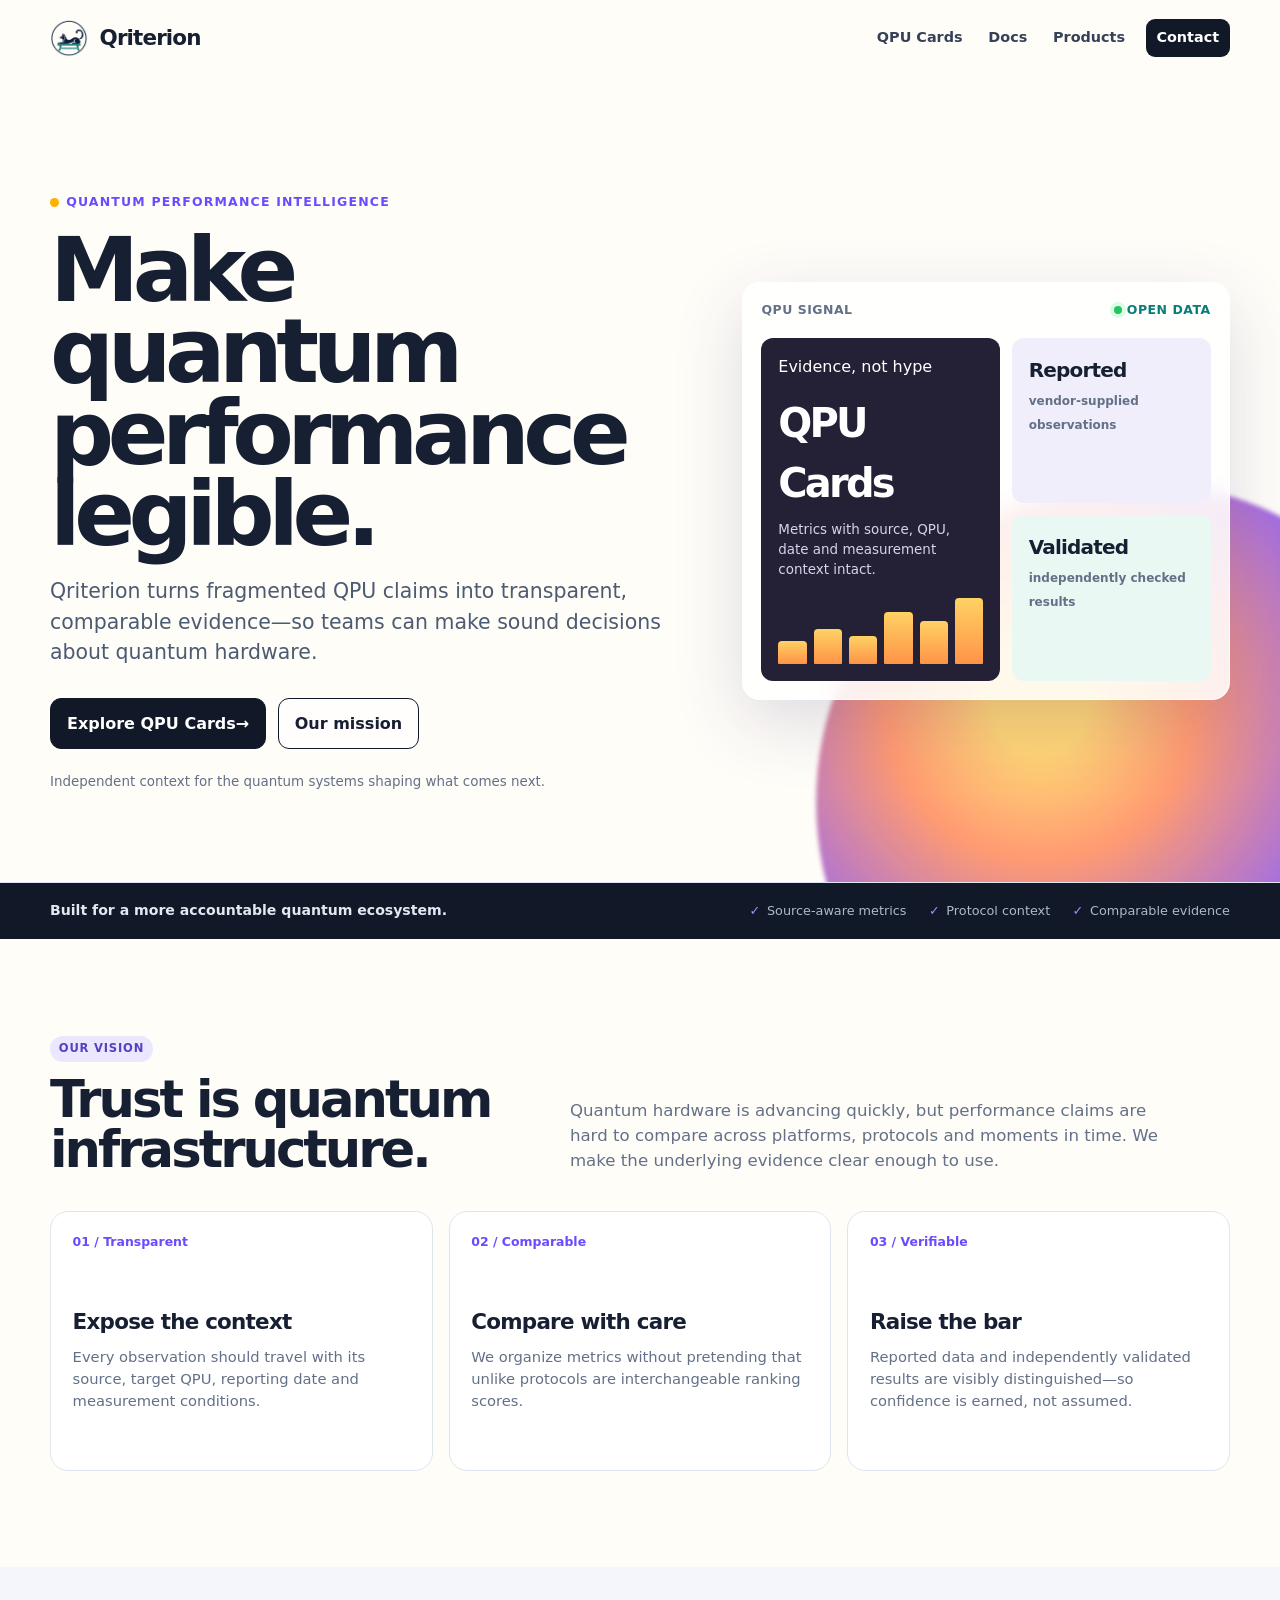
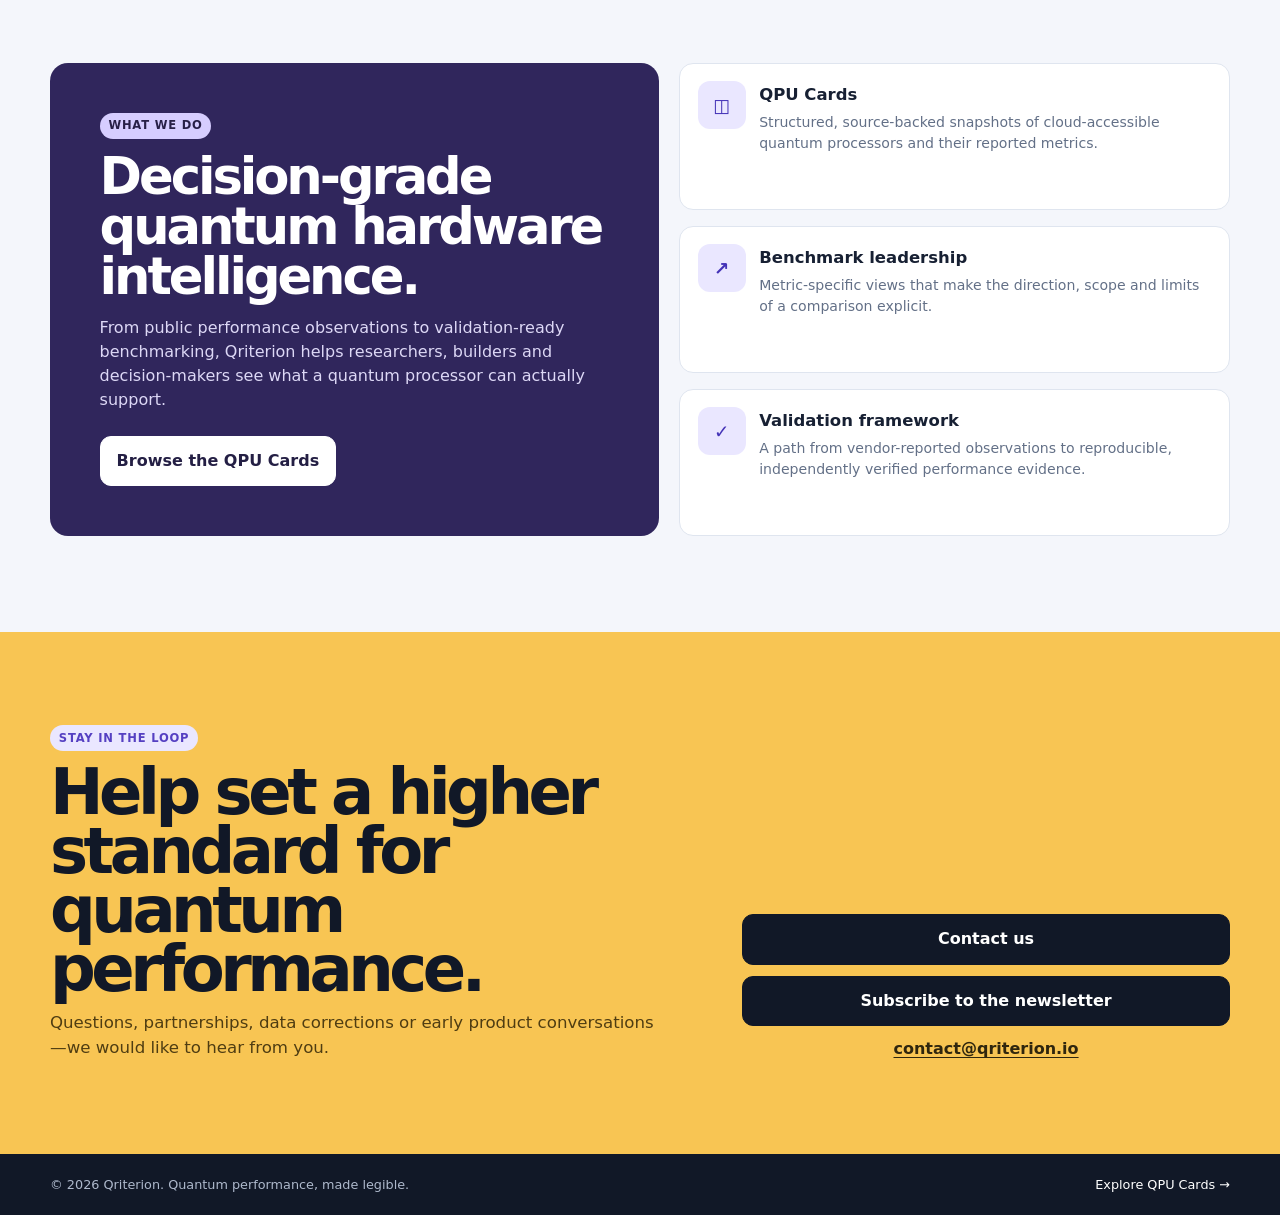
==== commit 0a58be52: "Make landing page the site homepage" ====
--- a/index.html
+++ b/index.html
@@ -3,85 +3,33 @@
   <head>
     <meta charset="utf-8" />
     <meta name="viewport" content="width=device-width, initial-scale=1" />
-    <meta name="description" content="Source-backed QPU cards generated from the QCVV quantum cloud benchmarking dataset." />
-    <title>QPU Cards · Qriterion</title>
-    <link rel="stylesheet" href="assets/styles.css?v=20261005-6" />
+    <meta name="description" content="Qriterion makes quantum performance transparent, comparable and trustworthy." />
+    <title>Qriterion · Quantum performance, made legible</title>
+    <link rel="stylesheet" href="assets/landing.css?v=20261005-2" />
   </head>
   <body>
-    <header class="site-header">
-      <div class="wrap hero">
-        <a class="cards-brand" href="../" aria-label="Qriterion home"><img src="assets/icon.png" alt="" /><span>Qriterion</span></a>
-        <p class="eyebrow">QCVV · public benchmark observations</p>
-        <h1>QPU Cards</h1>
-        <p class="lede">Source-backed snapshots of cloud-accessible quantum processors. Values retain the QPU, date, source and measurement context needed to interpret them.</p>
-        <nav class="site-nav" aria-label="Site navigation"><a href="../">Qriterion home</a><a aria-current="page" href="index.html">QPU Cards</a><a href="leaderboard.html">Leaderboard</a><a href="../docs.html">Docs</a><a href="../products.html">Products</a></nav>
-        <div class="hero-meta" aria-label="Dataset metadata">
-          <span id="card-count">Loading cards…</span>
-          <span>Official and user-provided source records</span>
-          <span>Updated 2026-10-05</span>
+    <header class="masthead">
+      <nav class="nav shell" aria-label="Primary navigation">
+        <a class="brand" href="./" aria-label="Qriterion home"><span class="brand-mark"><img src="assets/icon.png" alt="" /></span><span>Qriterion</span></a>
+        <div class="nav-links"><a href="qpu-cards.html">QPU Cards</a><a href="docs.html">Docs</a><a href="products.html">Products</a><a class="nav-cta" href="#contact">Contact</a></div>
+      </nav>
+      <section class="hero shell">
+        <div>
+          <p class="eyebrow">Quantum performance intelligence</p>
+          <h1>Make quantum performance legible.</h1>
+          <p class="hero-copy">Qriterion turns fragmented QPU claims into transparent, comparable evidence—so teams can make sound decisions about quantum hardware.</p>
+          <div class="cta-row"><a class="button button-dark" href="qpu-cards.html">Explore QPU Cards <span aria-hidden="true">→</span></a><a class="button button-light" href="#mission">Our mission</a></div>
+          <p class="hero-note">Independent context for the quantum systems shaping what comes next.</p>
         </div>
-      </div>
+        <aside class="signal-card" aria-label="Qriterion benchmark signal preview"><div class="signal-card-top"><span>QPU signal</span><span class="live-dot">Open data</span></div><div class="signal-grid"><div class="signal-main"><span>Evidence, not hype</span><h2>QPU Cards</h2><p>Metrics with source, QPU, date and measurement context intact.</p><div class="signal-bars" aria-hidden="true"><i></i><i></i><i></i><i></i><i></i><i></i></div></div><div class="signal-stat"><strong>Reported</strong><span>vendor-supplied observations</span></div><div class="signal-stat"><strong>Validated</strong><span>independently checked results</span></div></div></aside>
+      </section>
     </header>
-
-    <main class="wrap">
-      <section class="controls" aria-label="Filter QPU cards">
-        <label>
-          <span>Search</span>
-          <input id="search" type="search" placeholder="QPU, provider or metric" autocomplete="off" />
-        </label>
-        <label>
-          <span>Provider</span>
-          <select id="provider-filter"><option value="">All providers</option></select>
-        </label>
-        <label>
-          <span>Region</span>
-          <select id="region-filter"><option value="">All regions</option></select>
-        </label>
-        <label>
-          <span>Hardware type</span>
-          <select id="hardware-filter"><option value="">All hardware types</option></select>
-        </label>
-        <label>
-          <span>Access route</span>
-          <select id="route-filter"><option value="">All routes</option></select>
-        </label>
-        <label>
-          <span>Benchmark</span>
-          <select id="benchmark-filter"><option value="">All benchmark evidence</option></select>
-        </label>
-        <button id="reset" type="button" class="secondary">Reset filters</button>
-      </section>
-
-      <p id="results" class="results" aria-live="polite"></p>
-      <section id="cards" class="cards" aria-label="QPU cards"></section>
-
-      <section class="method" aria-labelledby="method-title">
-        <h2 id="method-title">How to read these cards</h2>
-        <ul>
-          <li><strong>Benchmark</strong> means a stated workload and protocol produces a result. Compare only identical protocols.</li>
-          <li><strong>Vendor metric</strong> and <strong>capability descriptor</strong> are retained, but are not universal ranking scores.</li>
-          <li><strong>Reported Benchmark</strong> is vendor-provided data. <strong>Validated Benchmark</strong> is a standardized, documented physical-hardware result; it is not a Qriterion rerun.</li>
-          <li><strong>Comparator</strong> keeps source language such as <code>&gt;</code>; it is not silently changed into an exact value.</li>
-        </ul>
-      </section>
+    <section class="proof"><div class="shell"><p>Built for a more accountable quantum ecosystem.</p><div class="proof-list"><span>Source-aware metrics</span><span>Protocol context</span><span>Comparable evidence</span></div></div></section>
+    <main>
+      <section id="mission" class="section shell"><div class="section-heading"><div><span class="pill">Our vision</span><h2>Trust is quantum infrastructure.</h2></div><p>Quantum hardware is advancing quickly, but performance claims are hard to compare across platforms, protocols and moments in time. We make the underlying evidence clear enough to use.</p></div><div class="mission-grid"><article class="mission-card"><span class="number">01 / Transparent</span><h3>Expose the context</h3><p>Every observation should travel with its source, target QPU, reporting date and measurement conditions.</p></article><article class="mission-card"><span class="number">02 / Comparable</span><h3>Compare with care</h3><p>We organize metrics without pretending that unlike protocols are interchangeable ranking scores.</p></article><article class="mission-card"><span class="number">03 / Verifiable</span><h3>Raise the bar</h3><p>Reported data and independently validated results are visibly distinguished—so confidence is earned, not assumed.</p></article></div></section>
+      <section class="section section-tint"><div class="shell product-showcase"><div class="product-copy"><span class="pill">What we do</span><h2>Decision-grade quantum hardware intelligence.</h2><p>From public performance observations to validation-ready benchmarking, Qriterion helps researchers, builders and decision-makers see what a quantum processor can actually support.</p><a class="button" href="qpu-cards.html">Browse the QPU Cards</a></div><div class="product-list"><article class="product-item"><span class="product-icon">◫</span><div><h3>QPU Cards</h3><p>Structured, source-backed snapshots of cloud-accessible quantum processors and their reported metrics.</p></div></article><article class="product-item"><span class="product-icon">↗</span><div><h3>Benchmark leadership</h3><p>Metric-specific views that make the direction, scope and limits of a comparison explicit.</p></div></article><article class="product-item"><span class="product-icon">✓</span><div><h3>Validation framework</h3><p>A path from vendor-reported observations to reproducible, independently verified performance evidence.</p></div></article></div></div></section>
+      <section id="contact" class="contact"><div class="shell contact-inner"><div><span class="pill">Stay in the loop</span><h2>Help set a higher standard for quantum performance.</h2><p>Questions, partnerships, data corrections or early product conversations—we would like to hear from you.</p></div><div class="contact-actions"><a class="button" href="mailto:contact@qriterion.io?subject=Qriterion%20enquiry">Contact us</a><a class="button" href="mailto:contact@qriterion.io?subject=Newsletter%20subscription">Subscribe to the newsletter</a><a class="mail" href="mailto:contact@qriterion.io">contact@qriterion.io</a></div></div></section>
     </main>
-
-    <template id="card-template">
-      <article class="qpu-card">
-        <div class="card-topline">
-          <div><p class="provider"></p><span class="benchmark-status"></span></div>
-          <div class="card-badges"><span class="region"></span><span class="hardware-type"></span><span class="route"></span></div>
-        </div>
-        <h2></h2>
-        <p class="platform"></p>
-        <dl class="metric-grid"></dl>
-        <p class="asof"></p>
-        <details>
-          <summary>Metric details and sources</summary>
-          <div class="detail-list"></div>
-        </details>
-      </article>
-    </template>
-    <script src="assets/app.js?v=20261005-6" defer></script>
+    <footer class="footer"><div class="shell"><span>© 2026 Qriterion. Quantum performance, made legible.</span><a href="qpu-cards.html">Explore QPU Cards →</a></div></footer>
   </body>
 </html>
--- a/assets/landing.css
+++ b/assets/landing.css
@@ -0,0 +1,102 @@
+:root {
+  --night: #111827;
+  --ink: #172033;
+  --muted: #637087;
+  --paper: #fffdf8;
+  --soft: #f4f6fb;
+  --line: #dfe5ef;
+  --violet: #6d4aff;
+  --teal: #087d79;
+  --orange: #ffb000;
+  --radius: 18px;
+}
+
+* { box-sizing: border-box; }
+html { scroll-behavior: smooth; }
+body { margin: 0; color: var(--ink); background: var(--paper); font-family: Inter, ui-sans-serif, system-ui, -apple-system, BlinkMacSystemFont, "Segoe UI", sans-serif; line-height: 1.5; }
+a { color: inherit; }
+.shell { width: min(1180px, calc(100% - 2rem)); margin: 0 auto; }
+.masthead { position: relative; overflow: hidden; background: var(--paper); border-bottom: 1px solid var(--line); }
+.masthead::after { position: absolute; z-index: 0; right: -11rem; bottom: -15rem; width: 40rem; height: 40rem; border-radius: 50%; background: radial-gradient(circle at 35% 35%, #ffd36e 0 8%, #ff956a 26%, #875aff 58%, transparent 70%); content: ""; filter: blur(2px); opacity: .94; }
+.nav { position: relative; z-index: 2; display: flex; align-items: center; justify-content: space-between; gap: 1rem; min-height: 76px; }
+.brand { display: inline-flex; align-items: center; gap: .72rem; font-weight: 850; letter-spacing: -.04em; text-decoration: none; font-size: 1.34rem; }
+.brand-mark { display: block; width: 38px; height: 38px; }
+.brand-mark img { display: block; width: 100%; height: 100%; object-fit: contain; }
+.nav-links { display: flex; align-items: center; gap: .25rem; }
+.nav-links a { padding: .5rem .68rem; border-radius: 9px; color: #354158; font-size: .9rem; font-weight: 720; text-decoration: none; }
+.nav-links a:hover, .nav-links a[aria-current="page"] { color: var(--night); background: #edf0f6; }
+.nav-links .nav-cta { margin-left: .35rem; color: #fff; background: var(--night); }
+.nav-links .nav-cta:hover { color: #fff; background: #313b50; }
+.hero { position: relative; z-index: 1; display: grid; grid-template-columns: minmax(0, 1.15fr) minmax(320px, .85fr); gap: 2rem; min-height: 610px; padding: 7.1rem 0 5.6rem; }
+.eyebrow { display: inline-flex; align-items: center; gap: .45rem; margin: 0 0 1.15rem; color: var(--violet); font-size: .78rem; font-weight: 850; letter-spacing: .095em; text-transform: uppercase; }
+.eyebrow::before { width: .56rem; height: .56rem; border-radius: 50%; background: var(--orange); content: ""; }
+h1, h2, h3, p { margin-top: 0; }
+h1 { max-width: 780px; margin-bottom: 1.25rem; font-size: clamp(3.3rem, 7vw, 6.6rem); line-height: .91; letter-spacing: -.072em; }
+.hero-copy { max-width: 620px; margin-bottom: 1.9rem; color: #4c5b72; font-size: clamp(1.08rem, 1.7vw, 1.28rem); }
+.cta-row { display: flex; flex-wrap: wrap; gap: .72rem; }
+.button { display: inline-flex; align-items: center; justify-content: center; min-height: 48px; padding: .76rem 1rem; border: 1px solid var(--night); border-radius: 11px; font-weight: 790; text-decoration: none; transition: transform .16s ease, background .16s ease; }
+.button:hover { transform: translateY(-2px); }
+.button-dark { color: #fff; background: var(--night); }
+.button-light { background: rgba(255,255,255,.75); }
+.hero-note { margin: 1.45rem 0 0; color: var(--muted); font-size: .84rem; }
+.signal-card { align-self: center; padding: 1.15rem; overflow: hidden; background: rgba(255,255,255,.86); border: 1px solid rgba(255,255,255,.9); border-radius: var(--radius); box-shadow: 0 22px 70px rgba(47, 37, 109, .16); backdrop-filter: blur(10px); }
+.signal-card-top { display: flex; align-items: center; justify-content: space-between; margin-bottom: 1.15rem; color: var(--muted); font-size: .78rem; font-weight: 760; letter-spacing: .04em; text-transform: uppercase; }
+.live-dot { display: inline-flex; align-items: center; gap: .32rem; color: var(--teal); }
+.live-dot::before { width: .5rem; height: .5rem; border-radius: 50%; background: #22c55e; content: ""; box-shadow: 0 0 0 4px #dcfce7; }
+.signal-grid { display: grid; grid-template-columns: 1.2fr 1fr; gap: .75rem; }
+.signal-main, .signal-stat { padding: 1.05rem; border-radius: 12px; }
+.signal-main { grid-row: span 2; color: #fff; background: #242036; }
+.signal-main h2 { margin: .9rem 0 .4rem; font-size: 2.5rem; letter-spacing: -.07em; }
+.signal-main p { margin: 0; color: #d7d2ee; font-size: .84rem; }
+.signal-stat { background: #f0eefb; }
+.signal-stat:nth-child(3) { background: #e9f8f3; }
+.signal-stat strong { display: block; margin-bottom: .18rem; font-size: 1.25rem; letter-spacing: -.04em; }
+.signal-stat span { color: var(--muted); font-size: .75rem; font-weight: 700; }
+.signal-bars { display: flex; align-items: end; height: 66px; gap: 7px; margin-top: 1.1rem; }
+.signal-bars i { display: block; flex: 1; border-radius: 4px 4px 1px 1px; background: linear-gradient(#ffd264, #ff9347); }
+.signal-bars i:nth-child(1) { height: 34%; }.signal-bars i:nth-child(2) { height: 53%; }.signal-bars i:nth-child(3) { height: 42%; }.signal-bars i:nth-child(4) { height: 78%; }.signal-bars i:nth-child(5) { height: 65%; }.signal-bars i:nth-child(6) { height: 100%; }
+.proof { padding: 1.1rem 0; background: var(--night); color: #e3e8f1; }
+.proof .shell { display: flex; flex-wrap: wrap; align-items: center; justify-content: space-between; gap: .8rem 2rem; }
+.proof p { margin: 0; font-size: .88rem; font-weight: 720; }
+.proof-list { display: flex; flex-wrap: wrap; gap: .55rem 1.4rem; color: #aeb9cc; font-size: .8rem; }
+.proof-list span::before { margin-right: .42rem; color: #a78bfa; content: "✓"; }
+.section { padding: 6rem 0; }
+.section-tint { background: var(--soft); }
+.section-heading { display: grid; grid-template-columns: .85fr 1.15fr; gap: 2rem; align-items: end; margin-bottom: 2.3rem; }
+.section-heading h2 { margin: 0; font-size: clamp(2rem, 4vw, 3.5rem); line-height: .98; letter-spacing: -.058em; }
+.section-heading p { max-width: 610px; margin: 0; color: var(--muted); font-size: 1.04rem; }
+.pill { display: inline-block; margin-bottom: .75rem; padding: .27rem .55rem; border-radius: 999px; color: #5540c2; background: #eae7ff; font-size: .72rem; font-weight: 850; letter-spacing: .07em; text-transform: uppercase; }
+.mission-grid { display: grid; grid-template-columns: repeat(3, 1fr); gap: 1rem; }
+.mission-card { min-height: 260px; padding: 1.35rem; background: #fff; border: 1px solid var(--line); border-radius: var(--radius); }
+.mission-card .number { display: block; margin-bottom: 3.4rem; color: var(--violet); font-size: .78rem; font-weight: 850; }
+.mission-card h3 { margin-bottom: .45rem; font-size: 1.34rem; letter-spacing: -.035em; }
+.mission-card p { margin: 0; color: var(--muted); font-size: .92rem; }
+.product-showcase { display: grid; grid-template-columns: 1.05fr .95fr; gap: 1.25rem; align-items: stretch; }
+.product-copy { padding: clamp(1.4rem, 4vw, 3.1rem); color: #fff; background: #30265c; border-radius: var(--radius); }
+.product-copy .pill { color: #282047; background: #d6cdff; }
+.product-copy h2 { max-width: 540px; margin-bottom: .9rem; font-size: clamp(2rem, 4vw, 3.6rem); line-height: .98; letter-spacing: -.06em; }
+.product-copy p { max-width: 540px; margin-bottom: 1.5rem; color: #ddd8f6; }
+.product-copy .button { color: #241f44; border-color: #fff; background: #fff; }
+.product-list { display: grid; gap: 1rem; }
+.product-item { display: grid; grid-template-columns: 48px 1fr; gap: .85rem; padding: 1.1rem; border: 1px solid var(--line); border-radius: 14px; background: #fff; }
+.product-icon { display: grid; width: 48px; height: 48px; place-items: center; border-radius: 12px; color: #4433b7; background: #eae7ff; font-size: 1.15rem; font-weight: 900; }
+.product-item h3 { margin: .1rem 0 .25rem; font-size: 1.03rem; }
+.product-item p { margin: 0; color: var(--muted); font-size: .88rem; }
+.contact { padding: 5.8rem 0; background: #f8c553; }
+.contact-inner { display: grid; grid-template-columns: 1.15fr .85fr; gap: 2rem; align-items: end; }
+.contact h2 { max-width: 700px; margin-bottom: .8rem; color: var(--night); font-size: clamp(2.5rem, 5vw, 4.8rem); line-height: .92; letter-spacing: -.07em; }
+.contact p { max-width: 620px; margin: 0; color: #4f3d12; font-size: 1.04rem; }
+.contact-actions { display: grid; gap: .7rem; }
+.contact-actions .button { color: #fff; background: var(--night); }
+.contact-actions .mail { color: #2f260e; font-weight: 750; text-align: center; text-underline-offset: 3px; }
+.footer { padding: 1.3rem 0; background: var(--night); color: #aeb9cc; font-size: .8rem; }
+.footer .shell { display: flex; justify-content: space-between; gap: 1rem; }
+.footer a { color: #fff; text-decoration: none; }
+.simple-page { min-height: 100vh; display: grid; grid-template-rows: auto 1fr auto; }
+.placeholder { display: grid; min-height: 60vh; place-items: center; padding: 3rem 0; }
+.placeholder-card { width: min(650px, 100%); padding: 2.25rem; border: 1px solid var(--line); border-radius: var(--radius); background: #fff; box-shadow: 0 16px 50px rgba(29,39,60,.08); text-align: center; }
+.placeholder-card h1 { margin: 0 auto 1rem; font-size: clamp(2.6rem, 7vw, 5rem); }
+.placeholder-card p { margin: 0; color: var(--muted); }
+
+@media (max-width: 840px) { .hero, .section-heading, .product-showcase, .contact-inner { grid-template-columns: 1fr; } .hero { min-height: auto; padding: 4.6rem 0; } .signal-card { max-width: 500px; } .mission-grid { grid-template-columns: 1fr; } .mission-card .number { margin-bottom: 1.4rem; } }
+@media (max-width: 620px) { .shell { width: min(100% - 1.25rem, 1180px); } .nav { min-height: 68px; } .brand { gap: .48rem; font-size: 1.12rem; } .brand-mark { width: 33px; height: 33px; } .nav-links { gap: 0; } .nav-links a { padding: .43rem; font-size: .78rem; } .nav-links .nav-cta { display: none; } h1 { font-size: clamp(3.1rem, 18vw, 5rem); } .hero { padding: 3.7rem 0; } .signal-grid { grid-template-columns: 1fr 1fr; } .signal-main { grid-row: auto; grid-column: 1 / -1; } .section, .contact { padding: 4.2rem 0; } .footer .shell { display: block; } }
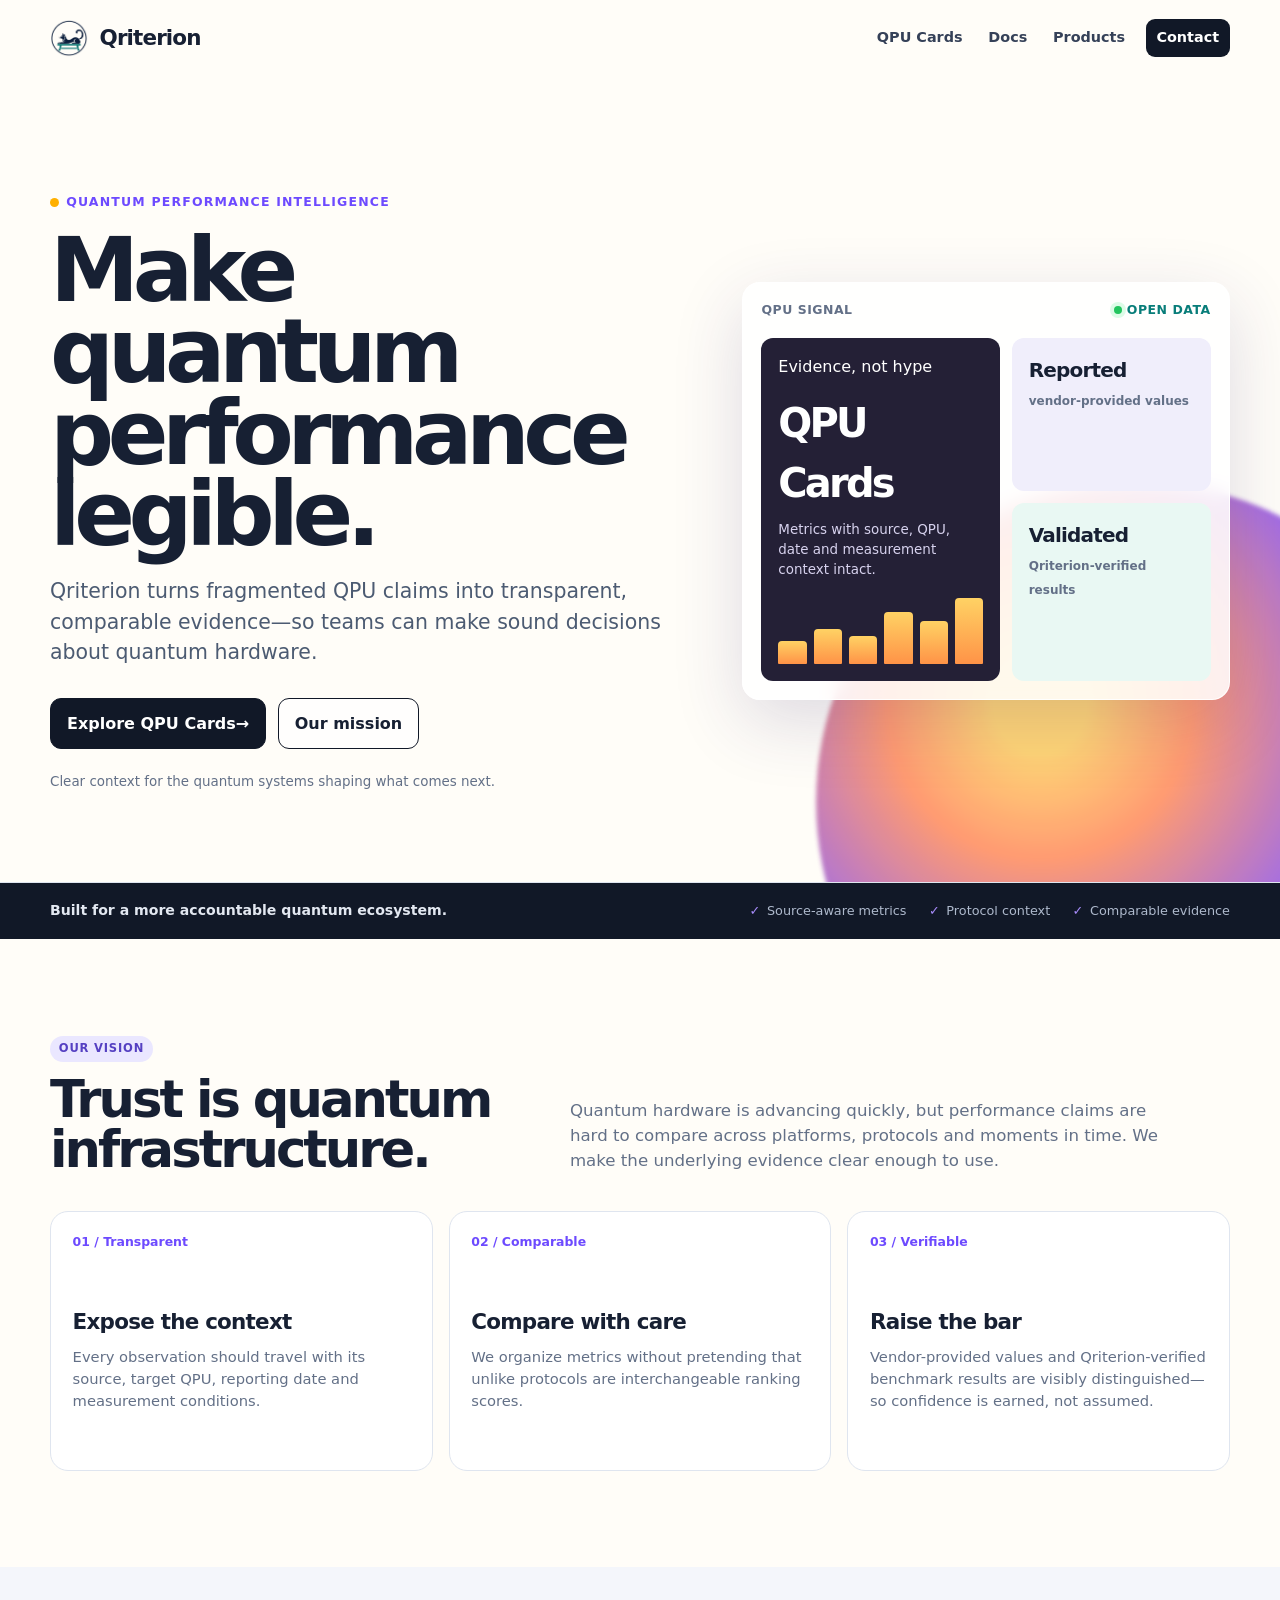
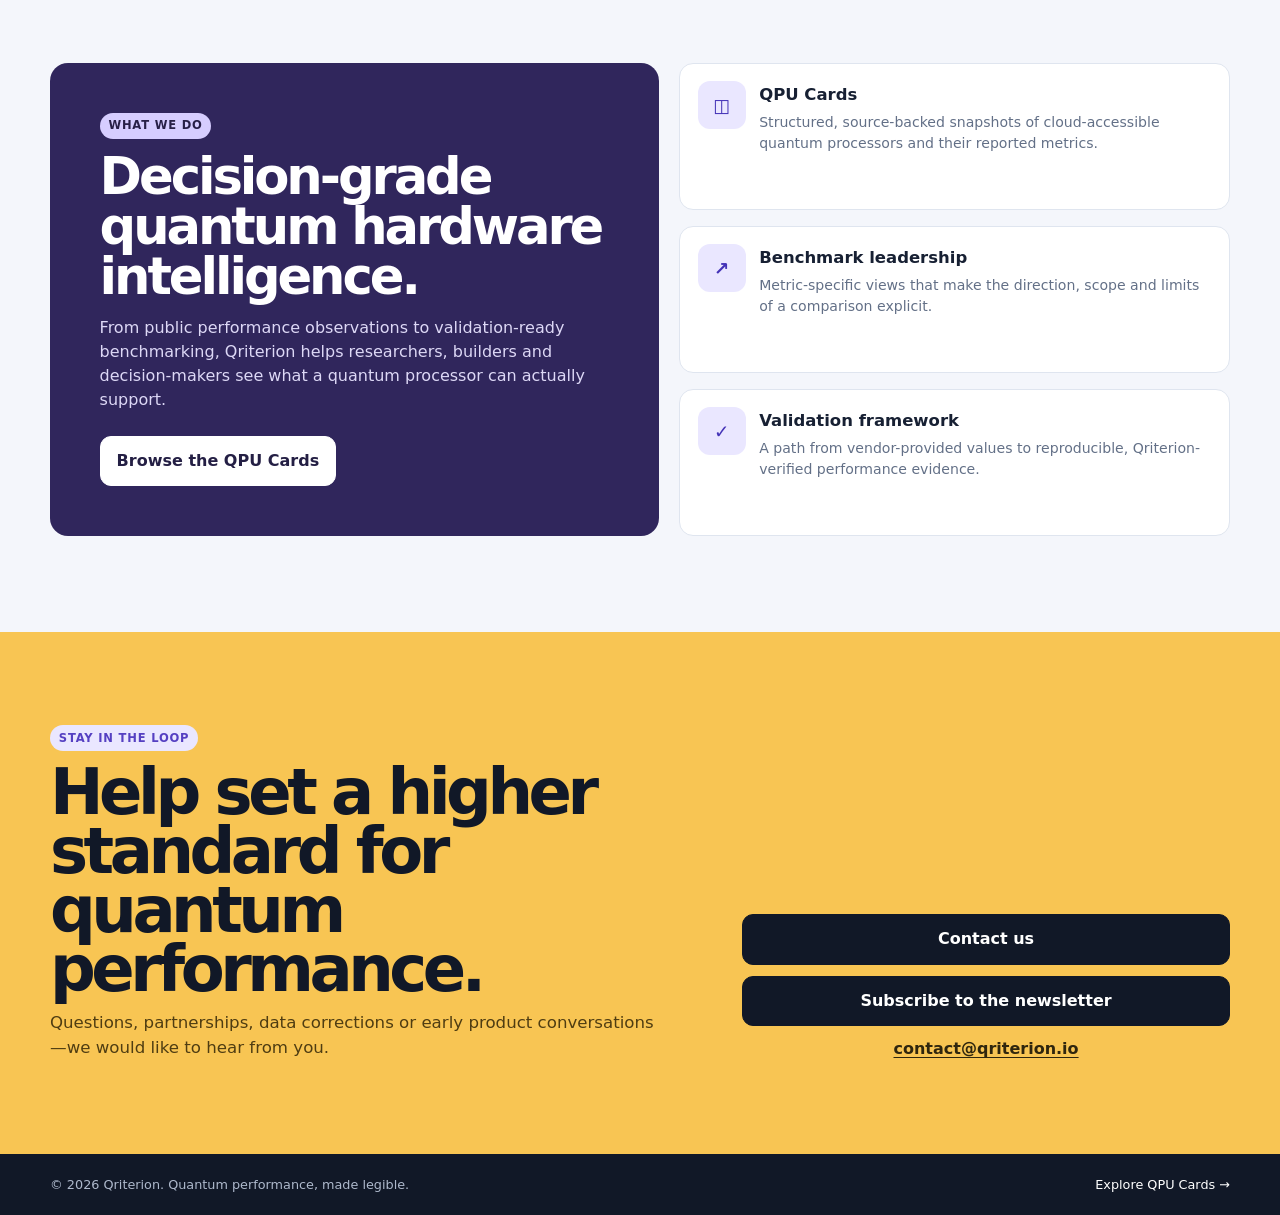
==== commit 724677fc: "Clarify reported and Qriterion-verified benchmarks" ====
--- a/index.html
+++ b/index.html
@@ -19,15 +19,15 @@
           <h1>Make quantum performance legible.</h1>
           <p class="hero-copy">Qriterion turns fragmented QPU claims into transparent, comparable evidence—so teams can make sound decisions about quantum hardware.</p>
           <div class="cta-row"><a class="button button-dark" href="qpu-cards.html">Explore QPU Cards <span aria-hidden="true">→</span></a><a class="button button-light" href="#mission">Our mission</a></div>
-          <p class="hero-note">Independent context for the quantum systems shaping what comes next.</p>
+          <p class="hero-note">Clear context for the quantum systems shaping what comes next.</p>
         </div>
-        <aside class="signal-card" aria-label="Qriterion benchmark signal preview"><div class="signal-card-top"><span>QPU signal</span><span class="live-dot">Open data</span></div><div class="signal-grid"><div class="signal-main"><span>Evidence, not hype</span><h2>QPU Cards</h2><p>Metrics with source, QPU, date and measurement context intact.</p><div class="signal-bars" aria-hidden="true"><i></i><i></i><i></i><i></i><i></i><i></i></div></div><div class="signal-stat"><strong>Reported</strong><span>vendor-supplied observations</span></div><div class="signal-stat"><strong>Validated</strong><span>independently checked results</span></div></div></aside>
+        <aside class="signal-card" aria-label="Qriterion benchmark signal preview"><div class="signal-card-top"><span>QPU signal</span><span class="live-dot">Open data</span></div><div class="signal-grid"><div class="signal-main"><span>Evidence, not hype</span><h2>QPU Cards</h2><p>Metrics with source, QPU, date and measurement context intact.</p><div class="signal-bars" aria-hidden="true"><i></i><i></i><i></i><i></i><i></i><i></i></div></div><div class="signal-stat"><strong>Reported</strong><span>vendor-provided values</span></div><div class="signal-stat"><strong>Validated</strong><span>Qriterion-verified results</span></div></div></aside>
       </section>
     </header>
     <section class="proof"><div class="shell"><p>Built for a more accountable quantum ecosystem.</p><div class="proof-list"><span>Source-aware metrics</span><span>Protocol context</span><span>Comparable evidence</span></div></div></section>
     <main>
-      <section id="mission" class="section shell"><div class="section-heading"><div><span class="pill">Our vision</span><h2>Trust is quantum infrastructure.</h2></div><p>Quantum hardware is advancing quickly, but performance claims are hard to compare across platforms, protocols and moments in time. We make the underlying evidence clear enough to use.</p></div><div class="mission-grid"><article class="mission-card"><span class="number">01 / Transparent</span><h3>Expose the context</h3><p>Every observation should travel with its source, target QPU, reporting date and measurement conditions.</p></article><article class="mission-card"><span class="number">02 / Comparable</span><h3>Compare with care</h3><p>We organize metrics without pretending that unlike protocols are interchangeable ranking scores.</p></article><article class="mission-card"><span class="number">03 / Verifiable</span><h3>Raise the bar</h3><p>Reported data and independently validated results are visibly distinguished—so confidence is earned, not assumed.</p></article></div></section>
-      <section class="section section-tint"><div class="shell product-showcase"><div class="product-copy"><span class="pill">What we do</span><h2>Decision-grade quantum hardware intelligence.</h2><p>From public performance observations to validation-ready benchmarking, Qriterion helps researchers, builders and decision-makers see what a quantum processor can actually support.</p><a class="button" href="qpu-cards.html">Browse the QPU Cards</a></div><div class="product-list"><article class="product-item"><span class="product-icon">◫</span><div><h3>QPU Cards</h3><p>Structured, source-backed snapshots of cloud-accessible quantum processors and their reported metrics.</p></div></article><article class="product-item"><span class="product-icon">↗</span><div><h3>Benchmark leadership</h3><p>Metric-specific views that make the direction, scope and limits of a comparison explicit.</p></div></article><article class="product-item"><span class="product-icon">✓</span><div><h3>Validation framework</h3><p>A path from vendor-reported observations to reproducible, independently verified performance evidence.</p></div></article></div></div></section>
+      <section id="mission" class="section shell"><div class="section-heading"><div><span class="pill">Our vision</span><h2>Trust is quantum infrastructure.</h2></div><p>Quantum hardware is advancing quickly, but performance claims are hard to compare across platforms, protocols and moments in time. We make the underlying evidence clear enough to use.</p></div><div class="mission-grid"><article class="mission-card"><span class="number">01 / Transparent</span><h3>Expose the context</h3><p>Every observation should travel with its source, target QPU, reporting date and measurement conditions.</p></article><article class="mission-card"><span class="number">02 / Comparable</span><h3>Compare with care</h3><p>We organize metrics without pretending that unlike protocols are interchangeable ranking scores.</p></article><article class="mission-card"><span class="number">03 / Verifiable</span><h3>Raise the bar</h3><p>Vendor-provided values and Qriterion-verified benchmark results are visibly distinguished—so confidence is earned, not assumed.</p></article></div></section>
+      <section class="section section-tint"><div class="shell product-showcase"><div class="product-copy"><span class="pill">What we do</span><h2>Decision-grade quantum hardware intelligence.</h2><p>From public performance observations to validation-ready benchmarking, Qriterion helps researchers, builders and decision-makers see what a quantum processor can actually support.</p><a class="button" href="qpu-cards.html">Browse the QPU Cards</a></div><div class="product-list"><article class="product-item"><span class="product-icon">◫</span><div><h3>QPU Cards</h3><p>Structured, source-backed snapshots of cloud-accessible quantum processors and their reported metrics.</p></div></article><article class="product-item"><span class="product-icon">↗</span><div><h3>Benchmark leadership</h3><p>Metric-specific views that make the direction, scope and limits of a comparison explicit.</p></div></article><article class="product-item"><span class="product-icon">✓</span><div><h3>Validation framework</h3><p>A path from vendor-provided values to reproducible, Qriterion-verified performance evidence.</p></div></article></div></div></section>
       <section id="contact" class="contact"><div class="shell contact-inner"><div><span class="pill">Stay in the loop</span><h2>Help set a higher standard for quantum performance.</h2><p>Questions, partnerships, data corrections or early product conversations—we would like to hear from you.</p></div><div class="contact-actions"><a class="button" href="mailto:contact@qriterion.io?subject=Qriterion%20enquiry">Contact us</a><a class="button" href="mailto:contact@qriterion.io?subject=Newsletter%20subscription">Subscribe to the newsletter</a><a class="mail" href="mailto:contact@qriterion.io">contact@qriterion.io</a></div></div></section>
     </main>
     <footer class="footer"><div class="shell"><span>© 2026 Qriterion. Quantum performance, made legible.</span><a href="qpu-cards.html">Explore QPU Cards →</a></div></footer>
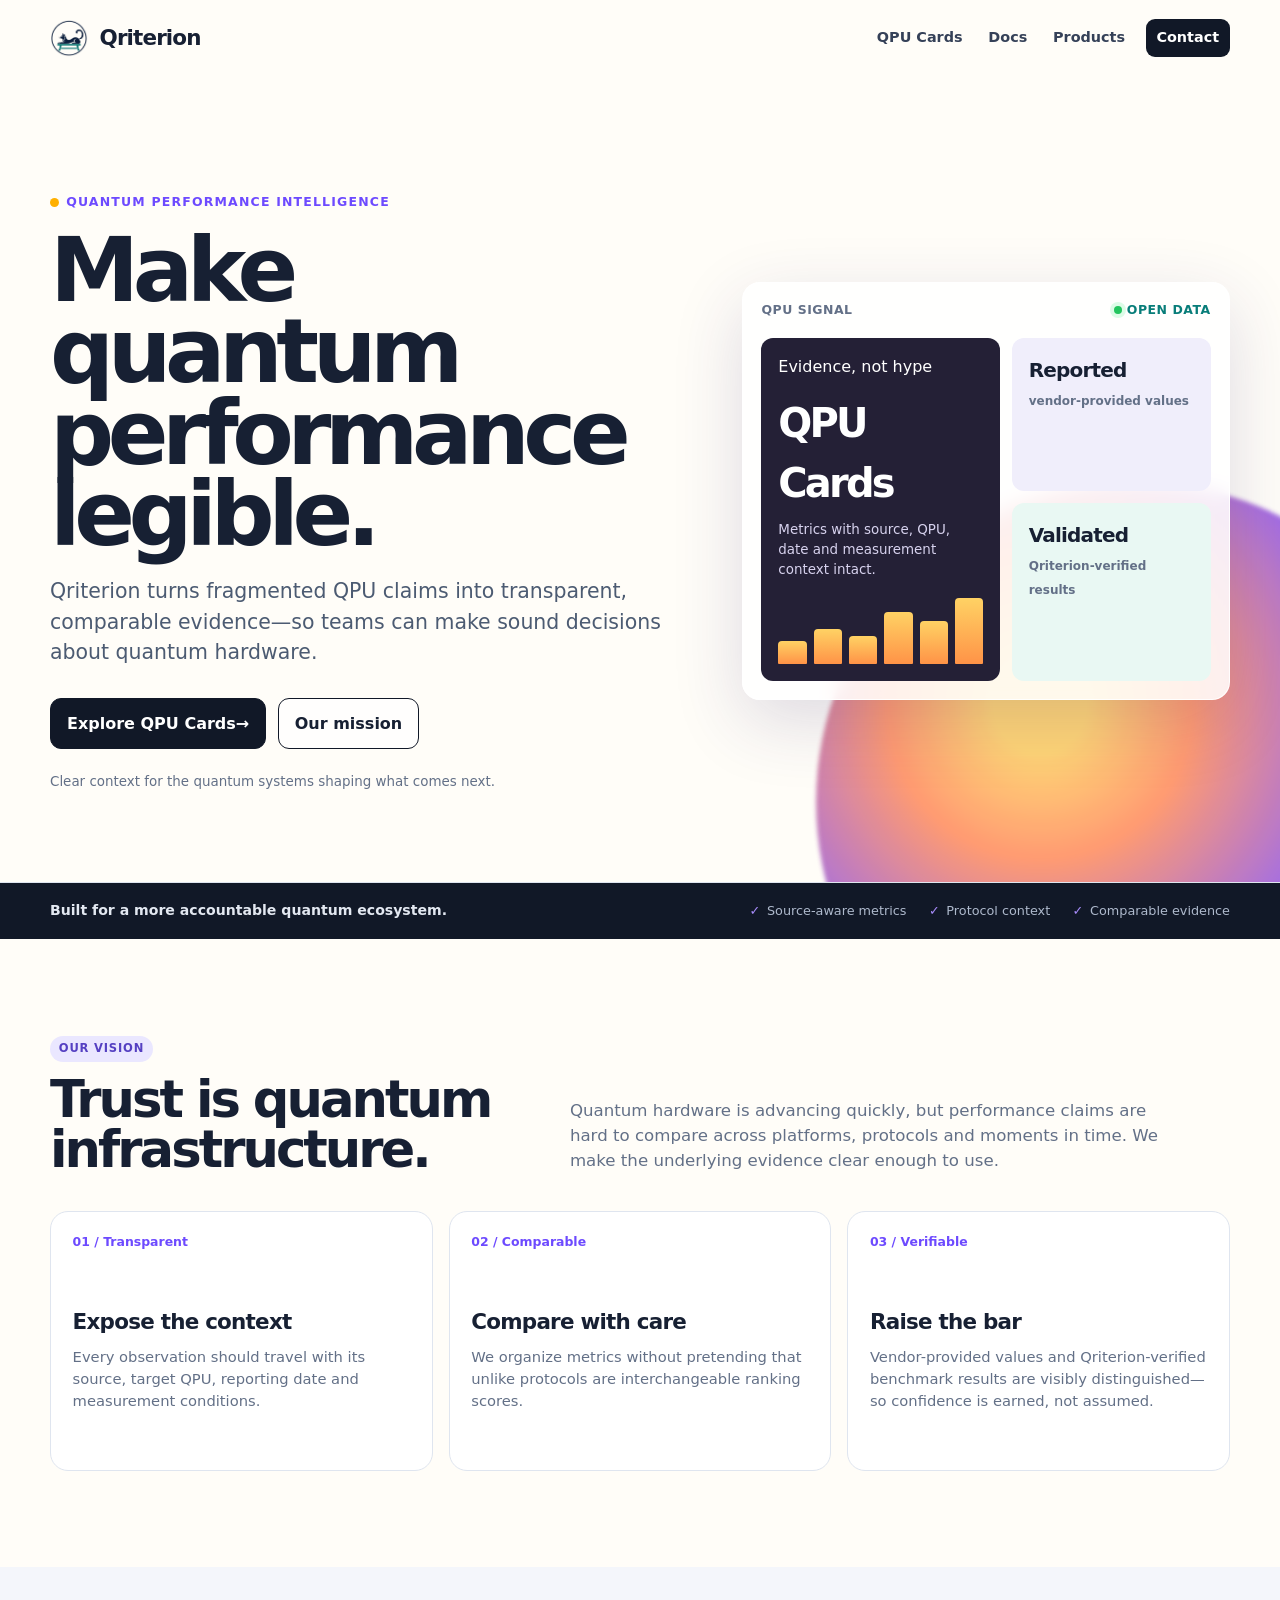
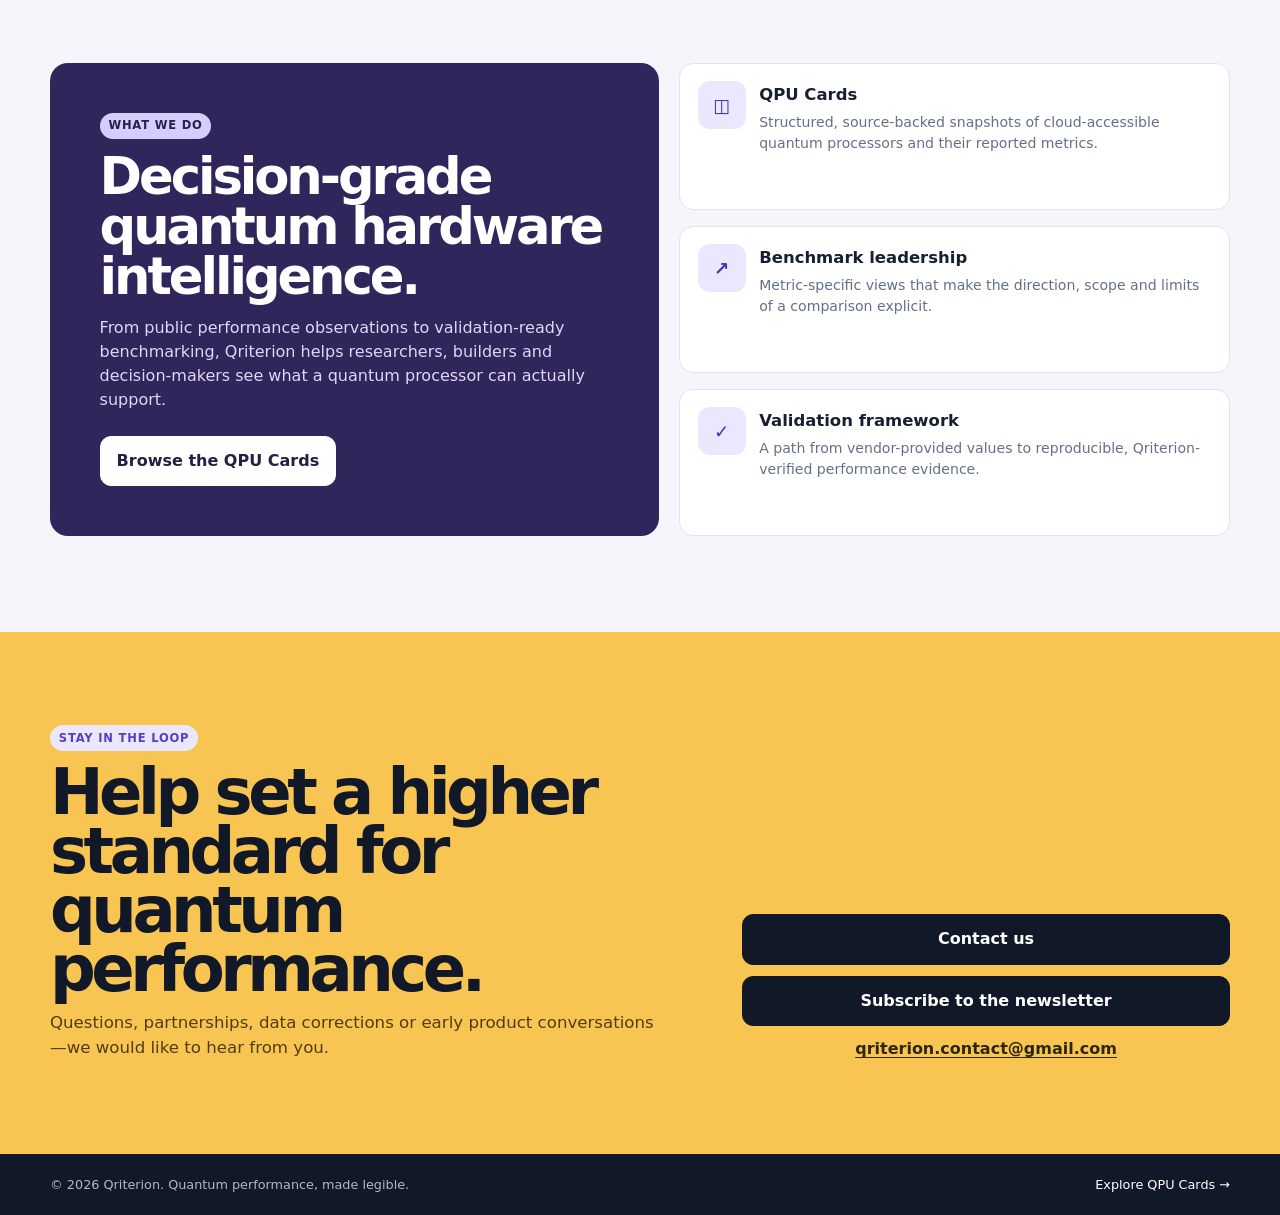
==== commit ea5881ec: "Improve QPU Cards layout and contact details" ====
--- a/index.html
+++ b/index.html
@@ -28,7 +28,7 @@
     <main>
       <section id="mission" class="section shell"><div class="section-heading"><div><span class="pill">Our vision</span><h2>Trust is quantum infrastructure.</h2></div><p>Quantum hardware is advancing quickly, but performance claims are hard to compare across platforms, protocols and moments in time. We make the underlying evidence clear enough to use.</p></div><div class="mission-grid"><article class="mission-card"><span class="number">01 / Transparent</span><h3>Expose the context</h3><p>Every observation should travel with its source, target QPU, reporting date and measurement conditions.</p></article><article class="mission-card"><span class="number">02 / Comparable</span><h3>Compare with care</h3><p>We organize metrics without pretending that unlike protocols are interchangeable ranking scores.</p></article><article class="mission-card"><span class="number">03 / Verifiable</span><h3>Raise the bar</h3><p>Vendor-provided values and Qriterion-verified benchmark results are visibly distinguished—so confidence is earned, not assumed.</p></article></div></section>
       <section class="section section-tint"><div class="shell product-showcase"><div class="product-copy"><span class="pill">What we do</span><h2>Decision-grade quantum hardware intelligence.</h2><p>From public performance observations to validation-ready benchmarking, Qriterion helps researchers, builders and decision-makers see what a quantum processor can actually support.</p><a class="button" href="qpu-cards.html">Browse the QPU Cards</a></div><div class="product-list"><article class="product-item"><span class="product-icon">◫</span><div><h3>QPU Cards</h3><p>Structured, source-backed snapshots of cloud-accessible quantum processors and their reported metrics.</p></div></article><article class="product-item"><span class="product-icon">↗</span><div><h3>Benchmark leadership</h3><p>Metric-specific views that make the direction, scope and limits of a comparison explicit.</p></div></article><article class="product-item"><span class="product-icon">✓</span><div><h3>Validation framework</h3><p>A path from vendor-provided values to reproducible, Qriterion-verified performance evidence.</p></div></article></div></div></section>
-      <section id="contact" class="contact"><div class="shell contact-inner"><div><span class="pill">Stay in the loop</span><h2>Help set a higher standard for quantum performance.</h2><p>Questions, partnerships, data corrections or early product conversations—we would like to hear from you.</p></div><div class="contact-actions"><a class="button" href="mailto:contact@qriterion.io?subject=Qriterion%20enquiry">Contact us</a><a class="button" href="mailto:contact@qriterion.io?subject=Newsletter%20subscription">Subscribe to the newsletter</a><a class="mail" href="mailto:contact@qriterion.io">contact@qriterion.io</a></div></div></section>
+      <section id="contact" class="contact"><div class="shell contact-inner"><div><span class="pill">Stay in the loop</span><h2>Help set a higher standard for quantum performance.</h2><p>Questions, partnerships, data corrections or early product conversations—we would like to hear from you.</p></div><div class="contact-actions"><a class="button" href="mailto:qriterion.contact@gmail.com?subject=Qriterion%20enquiry">Contact us</a><a class="button" href="mailto:qriterion.contact@gmail.com?subject=Newsletter%20subscription">Subscribe to the newsletter</a><a class="mail" href="mailto:qriterion.contact@gmail.com">qriterion.contact@gmail.com</a></div></div></section>
     </main>
     <footer class="footer"><div class="shell"><span>© 2026 Qriterion. Quantum performance, made legible.</span><a href="qpu-cards.html">Explore QPU Cards →</a></div></footer>
   </body>
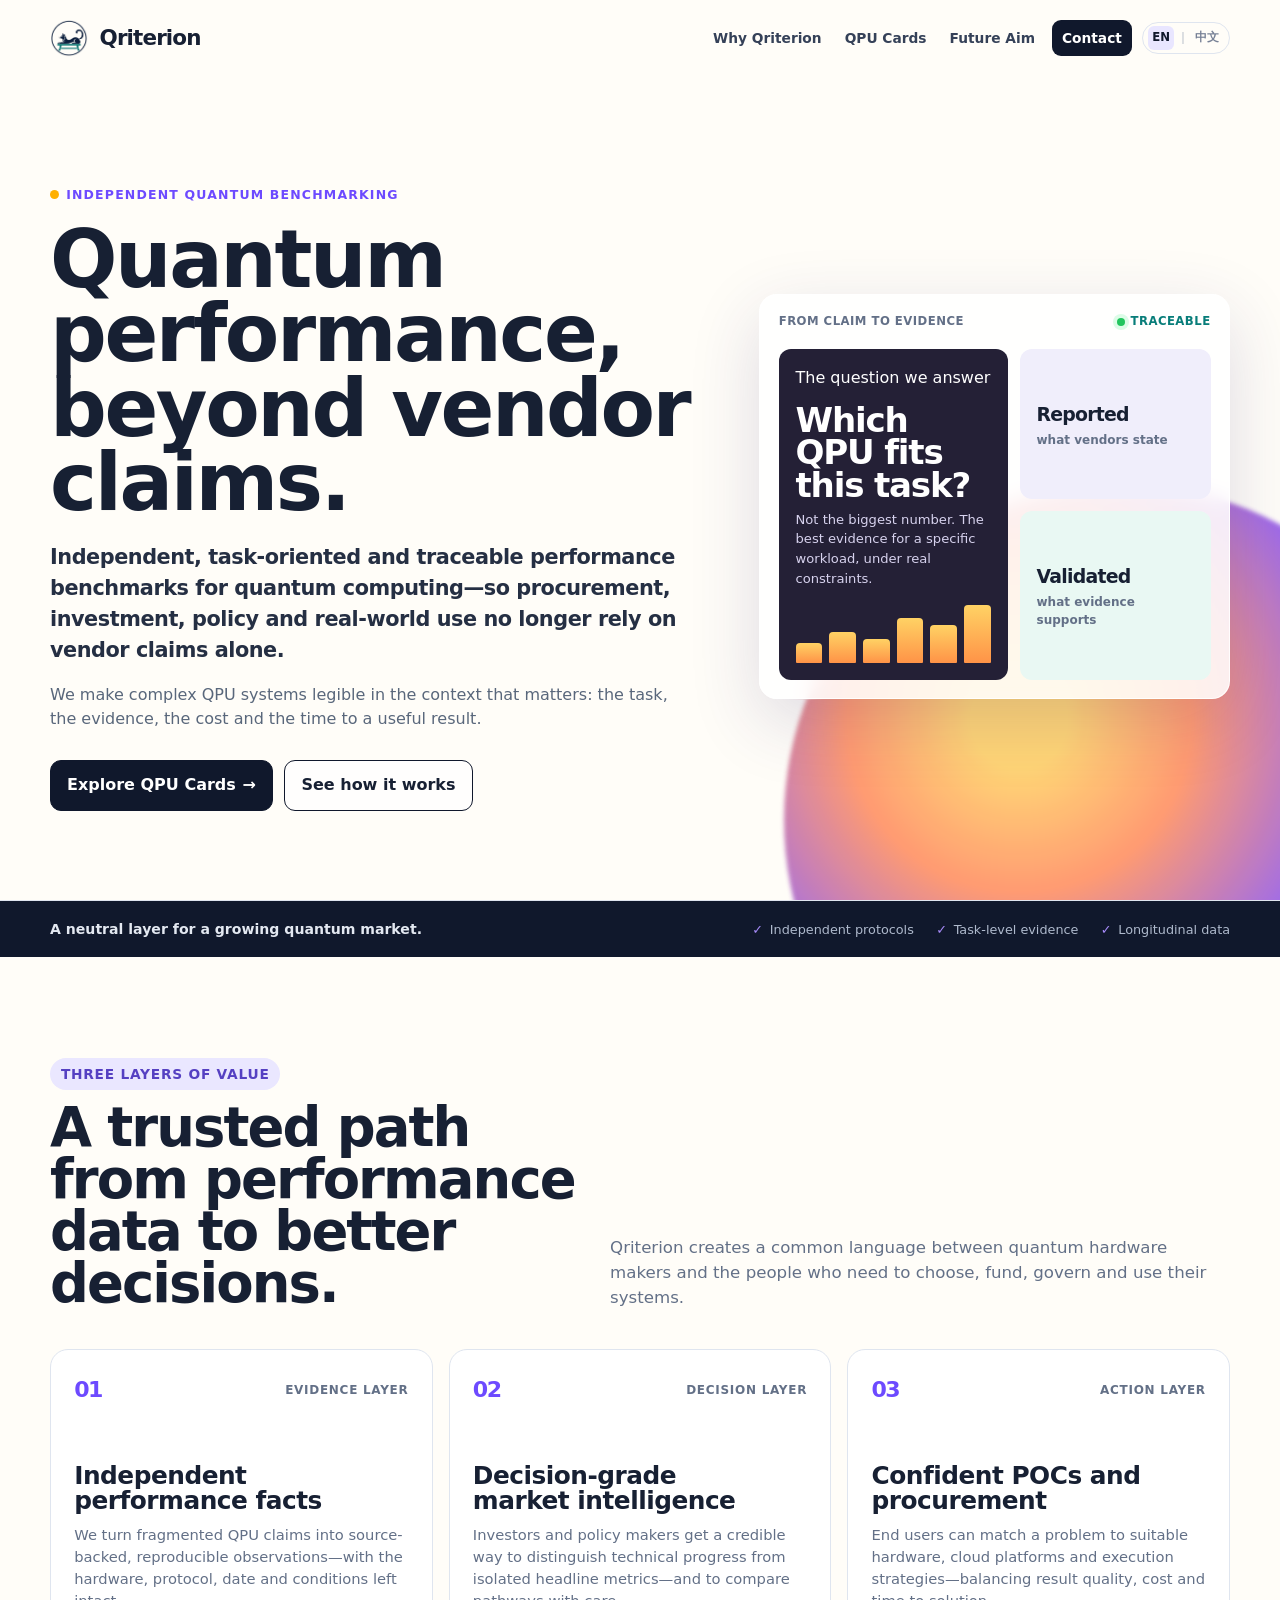
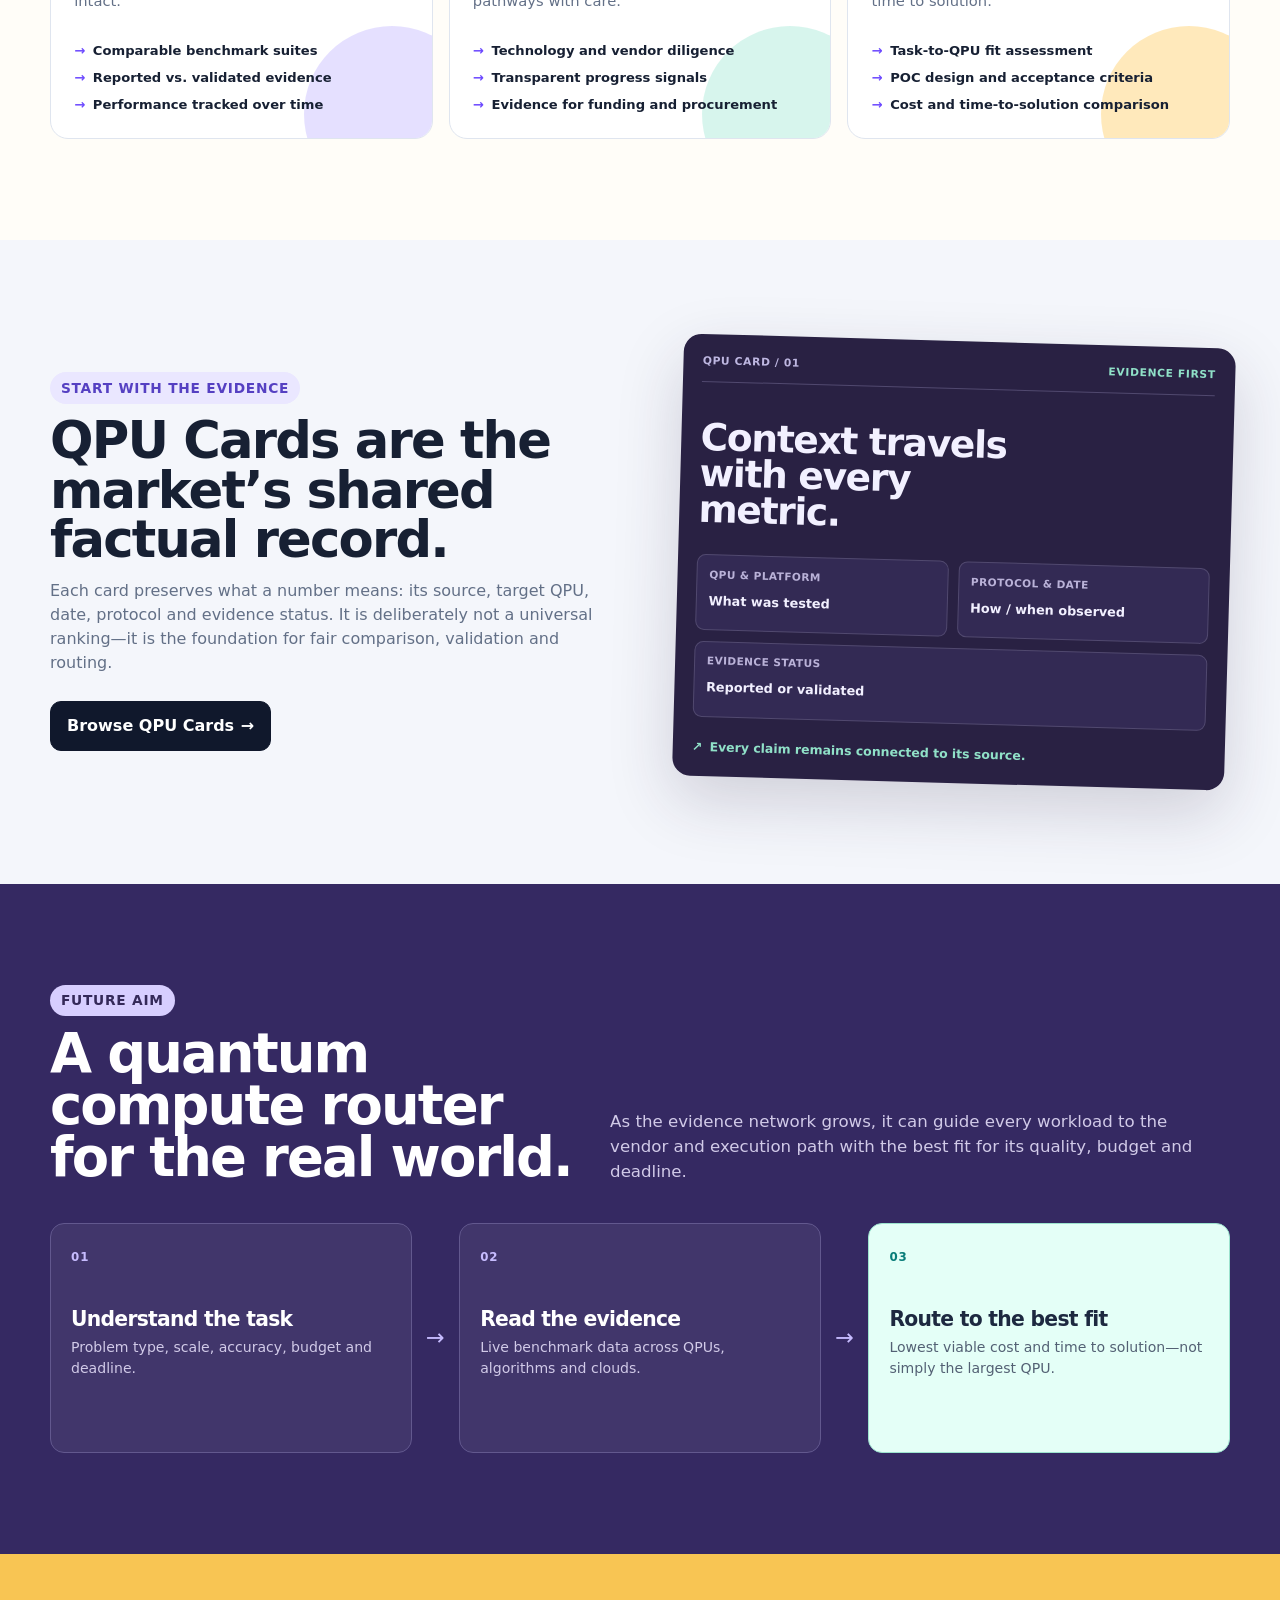
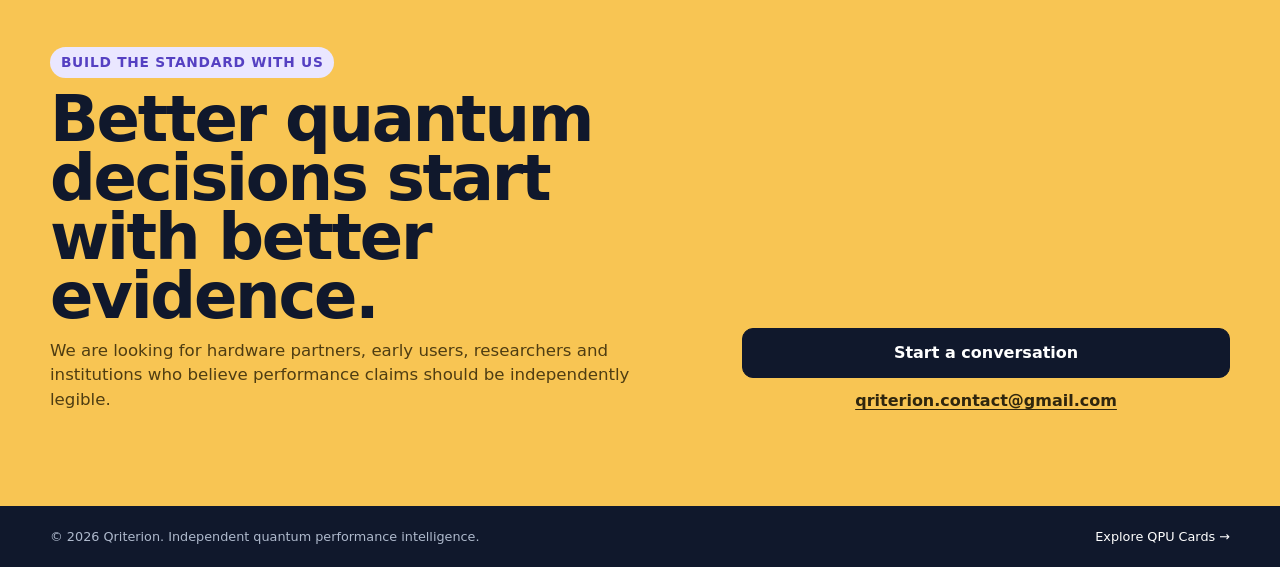
==== commit 6a894cb5: "Set updated landing page as homepage" ====
--- a/index.html
+++ b/index.html
@@ -3,33 +3,112 @@
   <head>
     <meta charset="utf-8" />
     <meta name="viewport" content="width=device-width, initial-scale=1" />
-    <meta name="description" content="Qriterion makes quantum performance transparent, comparable and trustworthy." />
-    <title>Qriterion · Quantum performance, made legible</title>
-    <link rel="stylesheet" href="assets/landing.css?v=20261005-2" />
+    <meta name="description" content="Qriterion provides independent, task-oriented and traceable quantum performance benchmarks." />
+    <title>Qriterion · Independent quantum benchmarks</title>
+    <link rel="stylesheet" href="assets/landing.css?v=20261005-3" />
   </head>
   <body>
     <header class="masthead">
       <nav class="nav shell" aria-label="Primary navigation">
         <a class="brand" href="./" aria-label="Qriterion home"><span class="brand-mark"><img src="assets/icon.png" alt="" /></span><span>Qriterion</span></a>
-        <div class="nav-links"><a href="qpu-cards.html">QPU Cards</a><a href="docs.html">Docs</a><a href="products.html">Products</a><a class="nav-cta" href="#contact">Contact</a></div>
+        <div class="nav-links">
+          <a href="#value" data-i18n="navValue">Why Qriterion</a>
+          <a href="qpu-cards.html">QPU Cards</a>
+          <a href="#future" data-i18n="navFuture">Future Aim</a>
+          <a class="nav-cta" href="#contact" data-i18n="navContact">Contact</a>
+          <div class="language-switch" role="group" aria-label="Language selector">
+            <button type="button" class="language-button is-active" data-language="en" aria-pressed="true">EN</button>
+            <span aria-hidden="true">｜</span>
+            <button type="button" class="language-button" data-language="zh" aria-pressed="false">中文</button>
+          </div>
+        </div>
       </nav>
+
       <section class="hero shell">
-        <div>
-          <p class="eyebrow">Quantum performance intelligence</p>
-          <h1>Make quantum performance legible.</h1>
-          <p class="hero-copy">Qriterion turns fragmented QPU claims into transparent, comparable evidence—so teams can make sound decisions about quantum hardware.</p>
-          <div class="cta-row"><a class="button button-dark" href="qpu-cards.html">Explore QPU Cards <span aria-hidden="true">→</span></a><a class="button button-light" href="#mission">Our mission</a></div>
-          <p class="hero-note">Clear context for the quantum systems shaping what comes next.</p>
+        <div class="hero-copy-wrap">
+          <p class="eyebrow" data-i18n="eyebrow">Independent quantum benchmarking</p>
+          <h1 data-i18n="heroTitle">Quantum performance,<br />beyond vendor claims.</h1>
+          <p class="hero-promise" data-i18n="heroPromise">Independent, task-oriented and traceable performance benchmarks for quantum computing—so procurement, investment, policy and real-world use no longer rely on vendor claims alone.</p>
+          <p class="hero-copy" data-i18n="heroCopy">We make complex QPU systems legible in the context that matters: the task, the evidence, the cost and the time to a useful result.</p>
+          <div class="cta-row">
+            <a class="button button-dark" href="qpu-cards.html"><span data-i18n="ctaCards">Explore QPU Cards</span> <span aria-hidden="true">→</span></a>
+            <a class="button button-light" href="#value" data-i18n="ctaValue">See how it works</a>
+          </div>
         </div>
-        <aside class="signal-card" aria-label="Qriterion benchmark signal preview"><div class="signal-card-top"><span>QPU signal</span><span class="live-dot">Open data</span></div><div class="signal-grid"><div class="signal-main"><span>Evidence, not hype</span><h2>QPU Cards</h2><p>Metrics with source, QPU, date and measurement context intact.</p><div class="signal-bars" aria-hidden="true"><i></i><i></i><i></i><i></i><i></i><i></i></div></div><div class="signal-stat"><strong>Reported</strong><span>vendor-provided values</span></div><div class="signal-stat"><strong>Validated</strong><span>Qriterion-verified results</span></div></div></aside>
+        <aside class="signal-card" aria-label="Qriterion evidence preview">
+          <div class="signal-card-top"><span data-i18n="signalLabel">From claim to evidence</span><span class="live-dot" data-i18n="signalLive">Traceable</span></div>
+          <div class="signal-grid">
+            <div class="signal-main"><span data-i18n="signalKicker">The question we answer</span><h2 data-i18n="signalHeading">Which QPU fits this task?</h2><p data-i18n="signalText">Not the biggest number. The best evidence for a specific workload, under real constraints.</p><div class="signal-bars" aria-hidden="true"><i></i><i></i><i></i><i></i><i></i><i></i></div></div>
+            <div class="signal-stat"><strong data-i18n="reported">Reported</strong><span data-i18n="reportedText">what vendors state</span></div>
+            <div class="signal-stat"><strong data-i18n="validated">Validated</strong><span data-i18n="validatedText">what evidence supports</span></div>
+          </div>
+        </aside>
       </section>
     </header>
-    <section class="proof"><div class="shell"><p>Built for a more accountable quantum ecosystem.</p><div class="proof-list"><span>Source-aware metrics</span><span>Protocol context</span><span>Comparable evidence</span></div></div></section>
+
+    <section class="proof">
+      <div class="shell"><p data-i18n="proofLead">A neutral layer for a growing quantum market.</p><div class="proof-list"><span data-i18n="proofOne">Independent protocols</span><span data-i18n="proofTwo">Task-level evidence</span><span data-i18n="proofThree">Longitudinal data</span></div></div>
+    </section>
+
     <main>
-      <section id="mission" class="section shell"><div class="section-heading"><div><span class="pill">Our vision</span><h2>Trust is quantum infrastructure.</h2></div><p>Quantum hardware is advancing quickly, but performance claims are hard to compare across platforms, protocols and moments in time. We make the underlying evidence clear enough to use.</p></div><div class="mission-grid"><article class="mission-card"><span class="number">01 / Transparent</span><h3>Expose the context</h3><p>Every observation should travel with its source, target QPU, reporting date and measurement conditions.</p></article><article class="mission-card"><span class="number">02 / Comparable</span><h3>Compare with care</h3><p>We organize metrics without pretending that unlike protocols are interchangeable ranking scores.</p></article><article class="mission-card"><span class="number">03 / Verifiable</span><h3>Raise the bar</h3><p>Vendor-provided values and Qriterion-verified benchmark results are visibly distinguished—so confidence is earned, not assumed.</p></article></div></section>
-      <section class="section section-tint"><div class="shell product-showcase"><div class="product-copy"><span class="pill">What we do</span><h2>Decision-grade quantum hardware intelligence.</h2><p>From public performance observations to validation-ready benchmarking, Qriterion helps researchers, builders and decision-makers see what a quantum processor can actually support.</p><a class="button" href="qpu-cards.html">Browse the QPU Cards</a></div><div class="product-list"><article class="product-item"><span class="product-icon">◫</span><div><h3>QPU Cards</h3><p>Structured, source-backed snapshots of cloud-accessible quantum processors and their reported metrics.</p></div></article><article class="product-item"><span class="product-icon">↗</span><div><h3>Benchmark leadership</h3><p>Metric-specific views that make the direction, scope and limits of a comparison explicit.</p></div></article><article class="product-item"><span class="product-icon">✓</span><div><h3>Validation framework</h3><p>A path from vendor-provided values to reproducible, Qriterion-verified performance evidence.</p></div></article></div></div></section>
-      <section id="contact" class="contact"><div class="shell contact-inner"><div><span class="pill">Stay in the loop</span><h2>Help set a higher standard for quantum performance.</h2><p>Questions, partnerships, data corrections or early product conversations—we would like to hear from you.</p></div><div class="contact-actions"><a class="button" href="mailto:qriterion.contact@gmail.com?subject=Qriterion%20enquiry">Contact us</a><a class="button" href="mailto:qriterion.contact@gmail.com?subject=Newsletter%20subscription">Subscribe to the newsletter</a><a class="mail" href="mailto:qriterion.contact@gmail.com">qriterion.contact@gmail.com</a></div></div></section>
+      <section id="value" class="section shell value-section">
+        <div class="section-heading">
+          <div><span class="pill" data-i18n="valueEyebrow">Three layers of value</span><h2 data-i18n="valueTitle">A trusted path from performance data to better decisions.</h2></div>
+          <p data-i18n="valueIntro">Qriterion creates a common language between quantum hardware makers and the people who need to choose, fund, govern and use their systems.</p>
+        </div>
+        <div class="value-grid">
+          <article class="value-card value-card--evidence">
+            <div class="value-topline"><span class="number">01</span><span class="value-kind" data-i18n="layerOneKind">Evidence layer</span></div>
+            <h3 data-i18n="layerOneTitle">Independent performance facts</h3>
+            <p data-i18n="layerOneText">We turn fragmented QPU claims into source-backed, reproducible observations—with the hardware, protocol, date and conditions left intact.</p>
+            <ul><li data-i18n="layerOneItemOne">Comparable benchmark suites</li><li data-i18n="layerOneItemTwo">Reported vs. validated evidence</li><li data-i18n="layerOneItemThree">Performance tracked over time</li></ul>
+          </article>
+          <article class="value-card value-card--decision">
+            <div class="value-topline"><span class="number">02</span><span class="value-kind" data-i18n="layerTwoKind">Decision layer</span></div>
+            <h3 data-i18n="layerTwoTitle">Decision-grade market intelligence</h3>
+            <p data-i18n="layerTwoText">Investors and policy makers get a credible way to distinguish technical progress from isolated headline metrics—and to compare pathways with care.</p>
+            <ul><li data-i18n="layerTwoItemOne">Technology and vendor diligence</li><li data-i18n="layerTwoItemTwo">Transparent progress signals</li><li data-i18n="layerTwoItemThree">Evidence for funding and procurement</li></ul>
+          </article>
+          <article class="value-card value-card--action">
+            <div class="value-topline"><span class="number">03</span><span class="value-kind" data-i18n="layerThreeKind">Action layer</span></div>
+            <h3 data-i18n="layerThreeTitle">Confident POCs and procurement</h3>
+            <p data-i18n="layerThreeText">End users can match a problem to suitable hardware, cloud platforms and execution strategies—balancing result quality, cost and time to solution.</p>
+            <ul><li data-i18n="layerThreeItemOne">Task-to-QPU fit assessment</li><li data-i18n="layerThreeItemTwo">POC design and acceptance criteria</li><li data-i18n="layerThreeItemThree">Cost and time-to-solution comparison</li></ul>
+          </article>
+        </div>
+      </section>
+
+      <section class="section cards-section">
+        <div class="shell cards-layout">
+          <div class="cards-copy"><span class="pill" data-i18n="cardsEyebrow">Start with the evidence</span><h2 data-i18n="cardsTitle">QPU Cards are the market’s shared factual record.</h2><p data-i18n="cardsText">Each card preserves what a number means: its source, target QPU, date, protocol and evidence status. It is deliberately not a universal ranking—it is the foundation for fair comparison, validation and routing.</p><a class="button button-dark" href="qpu-cards.html"><span data-i18n="cardsCta">Browse QPU Cards</span> <span aria-hidden="true">→</span></a></div>
+          <div class="card-anatomy" aria-label="QPU Card anatomy">
+            <div class="anatomy-head"><span>QPU CARD / 01</span><span class="anatomy-status" data-i18n="anatomyStatus">EVIDENCE FIRST</span></div>
+            <strong data-i18n="anatomyTitle">Context travels with every metric.</strong>
+            <div class="anatomy-metrics"><div><span data-i18n="anatomyMetricOne">QPU &amp; platform</span><b data-i18n="anatomyMetricOneValue">What was tested</b></div><div><span data-i18n="anatomyMetricTwo">Protocol &amp; date</span><b data-i18n="anatomyMetricTwoValue">How / when observed</b></div><div><span data-i18n="anatomyMetricThree">Evidence status</span><b data-i18n="anatomyMetricThreeValue">Reported or validated</b></div></div>
+            <div class="anatomy-source"><span>↗</span><span data-i18n="anatomySource">Every claim remains connected to its source.</span></div>
+          </div>
+        </div>
+      </section>
+
+      <section id="future" class="section future-section">
+        <div class="shell">
+          <div class="future-heading"><div><span class="pill pill-dark" data-i18n="futureEyebrow">Future aim</span><h2 data-i18n="futureTitle">A quantum compute router for the real world.</h2></div><p data-i18n="futureText">As the evidence network grows, it can guide every workload to the vendor and execution path with the best fit for its quality, budget and deadline.</p></div>
+          <div class="route-flow" aria-label="Quantum compute routing flow">
+            <article><span class="route-step">01</span><h3 data-i18n="routeOneTitle">Understand the task</h3><p data-i18n="routeOneText">Problem type, scale, accuracy, budget and deadline.</p></article>
+            <div class="route-arrow" aria-hidden="true">→</div>
+            <article><span class="route-step">02</span><h3 data-i18n="routeTwoTitle">Read the evidence</h3><p data-i18n="routeTwoText">Live benchmark data across QPUs, algorithms and clouds.</p></article>
+            <div class="route-arrow" aria-hidden="true">→</div>
+            <article class="route-result"><span class="route-step">03</span><h3 data-i18n="routeThreeTitle">Route to the best fit</h3><p data-i18n="routeThreeText">Lowest viable cost and time to solution—not simply the largest QPU.</p></article>
+          </div>
+        </div>
+      </section>
+
+      <section id="contact" class="contact">
+        <div class="shell contact-inner"><div><span class="pill" data-i18n="contactEyebrow">Build the standard with us</span><h2 data-i18n="contactTitle">Better quantum decisions start with better evidence.</h2><p data-i18n="contactText">We are looking for hardware partners, early users, researchers and institutions who believe performance claims should be independently legible.</p></div><div class="contact-actions"><a class="button" href="mailto:qriterion.contact@gmail.com?subject=Qriterion%20enquiry" data-i18n="contactCta">Start a conversation</a><a class="mail" href="mailto:qriterion.contact@gmail.com">qriterion.contact@gmail.com</a></div></div>
+      </section>
     </main>
-    <footer class="footer"><div class="shell"><span>© 2026 Qriterion. Quantum performance, made legible.</span><a href="qpu-cards.html">Explore QPU Cards →</a></div></footer>
+
+    <footer class="footer"><div class="shell"><span data-i18n="footer">© 2026 Qriterion. Independent quantum performance intelligence.</span><a href="qpu-cards.html"><span data-i18n="footerLink">Explore QPU Cards</span> →</a></div></footer>
+    <script src="assets/landing.js?v=20261005-1"></script>
   </body>
 </html>
--- a/assets/landing.css
+++ b/assets/landing.css
@@ -1,102 +1,22 @@
-:root {
-  --night: #111827;
-  --ink: #172033;
-  --muted: #637087;
-  --paper: #fffdf8;
-  --soft: #f4f6fb;
-  --line: #dfe5ef;
-  --violet: #6d4aff;
-  --teal: #087d79;
-  --orange: #ffb000;
-  --radius: 18px;
-}
+:root { --night: #10182c; --ink: #172033; --muted: #637087; --paper: #fffdf8; --soft: #f4f6fb; --line: #dfe5ef; --violet: #6d4aff; --teal: #087d79; --orange: #ffb000; --radius: 18px; }
+* { box-sizing: border-box; } html { scroll-behavior: smooth; } body { margin: 0; color: var(--ink); background: var(--paper); font-family: Inter, ui-sans-serif, system-ui, -apple-system, BlinkMacSystemFont, "Segoe UI", sans-serif; line-height: 1.5; } a { color: inherit; }.shell { width: min(1180px, calc(100% - 2rem)); margin: 0 auto; }
+.masthead { position: relative; overflow: hidden; background: var(--paper); border-bottom: 1px solid var(--line); }.masthead::after { position: absolute; z-index: 0; right: -11rem; bottom: -16rem; width: 42rem; height: 42rem; border-radius: 50%; background: radial-gradient(circle at 35% 35%, #ffd36e 0 8%, #ff956a 28%, #875aff 57%, transparent 70%); content: ""; filter: blur(2px); opacity: .94; }
+.nav { position: relative; z-index: 2; display: flex; align-items: center; justify-content: space-between; gap: 1rem; min-height: 76px; }.brand { display: inline-flex; align-items: center; gap: .72rem; font-size: 1.34rem; font-weight: 850; letter-spacing: -.04em; text-decoration: none; }.brand-mark { display: block; width: 38px; height: 38px; }.brand-mark img { display: block; width: 100%; height: 100%; object-fit: contain; }.nav-links { display: flex; align-items: center; gap: .2rem; }.nav-links a { padding: .5rem .62rem; border-radius: 9px; color: #354158; font-size: .86rem; font-weight: 720; text-decoration: none; }.nav-links a:hover { color: var(--night); background: #edf0f6; }.nav-links .nav-cta { margin-left: .25rem; color: #fff; background: var(--night); }.nav-links .nav-cta:hover { color: #fff; background: #313b50; }
+.language-switch { display: flex; align-items: center; gap: .14rem; margin-left: .42rem; padding: .18rem .32rem; border: 1px solid var(--line); border-radius: 999px; color: #a0a9b9; font-size: .73rem; }.language-button { padding: .23rem .28rem; border: 0; border-radius: 6px; color: #778196; background: transparent; font: inherit; font-weight: 800; cursor: pointer; }.language-button.is-active { color: var(--night); background: #e9e6ff; }
+.hero { position: relative; z-index: 1; display: grid; grid-template-columns: minmax(0, 1.18fr) minmax(320px, .82fr); gap: 2rem; min-height: 650px; padding: 6.65rem 0 5.6rem; }.hero-copy-wrap { align-self: center; }.eyebrow { display: inline-flex; align-items: center; gap: .45rem; margin: 0 0 1.15rem; color: var(--violet); font-size: .78rem; font-weight: 850; letter-spacing: .095em; text-transform: uppercase; }.eyebrow::before { width: .56rem; height: .56rem; border-radius: 50%; background: var(--orange); content: ""; }h1,h2,h3,p { margin-top: 0; }h1 { max-width: 780px; margin-bottom: 1.3rem; font-size: clamp(3.25rem, 6.2vw, 6.35rem); line-height: .9; letter-spacing: -.078em; }.hero-promise { max-width: 710px; margin-bottom: 1rem; color: #252f43; font-size: clamp(1.1rem, 1.65vw, 1.3rem); font-weight: 740; letter-spacing: -.022em; }.hero-copy { max-width: 625px; margin-bottom: 1.85rem; color: #59677b; font-size: 1rem; }.cta-row { display: flex; flex-wrap: wrap; gap: .72rem; }.button { display: inline-flex; align-items: center; justify-content: center; gap: .42rem; min-height: 48px; padding: .76rem 1rem; border: 1px solid var(--night); border-radius: 11px; font-weight: 790; text-decoration: none; transition: transform .16s ease, background .16s ease; }.button:hover { transform: translateY(-2px); }.button-dark { color: #fff; background: var(--night); }.button-light { background: rgba(255,255,255,.76); }
+.signal-card { align-self: center; padding: 1.15rem; overflow: hidden; background: rgba(255,255,255,.86); border: 1px solid rgba(255,255,255,.9); border-radius: var(--radius); box-shadow: 0 22px 70px rgba(47,37,109,.16); backdrop-filter: blur(10px); }.signal-card-top { display: flex; align-items: center; justify-content: space-between; gap: .5rem; margin-bottom: 1.15rem; color: var(--muted); font-size: .73rem; font-weight: 760; letter-spacing: .04em; text-transform: uppercase; }.live-dot { display: inline-flex; align-items: center; gap: .32rem; color: var(--teal); }.live-dot::before { width: .5rem; height: .5rem; border-radius: 50%; background: #22c55e; content: ""; box-shadow: 0 0 0 4px #dcfce7; }.signal-grid { display: grid; grid-template-columns: 1.2fr 1fr; gap: .75rem; }.signal-main,.signal-stat { padding: 1.05rem; border-radius: 12px; }.signal-main { grid-row: span 2; color: #fff; background: #242036; }.signal-main h2 { margin: .9rem 0 .52rem; font-size: 2.13rem; line-height: .95; letter-spacing: -.07em; }.signal-main p { margin: 0; color: #d7d2ee; font-size: .82rem; }.signal-stat { display: grid; align-content: center; background: #f0eefb; }.signal-stat:nth-child(3) { background: #e9f8f3; }.signal-stat strong { display: block; margin-bottom: .18rem; font-size: 1.18rem; letter-spacing: -.04em; }.signal-stat span { color: var(--muted); font-size: .75rem; font-weight: 700; }.signal-bars { display: flex; align-items: end; height: 58px; gap: 7px; margin-top: 1.05rem; }.signal-bars i { display: block; flex: 1; border-radius: 4px 4px 1px 1px; background: linear-gradient(#ffd264,#ff9347); }.signal-bars i:nth-child(1){height:34%}.signal-bars i:nth-child(2){height:53%}.signal-bars i:nth-child(3){height:42%}.signal-bars i:nth-child(4){height:78%}.signal-bars i:nth-child(5){height:65%}.signal-bars i:nth-child(6){height:100%}
+.proof { padding: 1.1rem 0; color: #e3e8f1; background: var(--night); }.proof .shell { display: flex; flex-wrap: wrap; align-items: center; justify-content: space-between; gap: .8rem 2rem; }.proof p { margin: 0; font-size: .88rem; font-weight: 720; }.proof-list { display: flex; flex-wrap: wrap; gap: .55rem 1.4rem; color: #aeb9cc; font-size: .8rem; }.proof-list span::before { margin-right: .42rem; color: #a78bfa; content: "✓"; }
+.section { padding: 6.3rem 0; }.section-heading,.future-heading { display: grid; grid-template-columns: .92fr 1.08fr; gap: 2rem; align-items: end; margin-bottom: 2.4rem; }.section-heading h2,.future-heading h2 { max-width: 640px; margin: 0; font-size: clamp(2.3rem,4.25vw,3.85rem); line-height: .96; letter-spacing: -.065em; }.section-heading p,.future-heading p { max-width: 600px; margin: 0; color: var(--muted); font-size: 1.04rem; }.pill { display: inline-block; margin-bottom: .75rem; padding: .27rem .55rem; border-radius: 999px; color: #5540c2; background: #eae7ff; font-size: .72rem; font-weight: 850; letter-spacing: .07em; text-transform: uppercase; }
+.value-grid { display: grid; grid-template-columns: repeat(3,1fr); gap: 1rem; }.value-card { position: relative; display: flex; flex-direction: column; min-height: 390px; padding: 1.45rem; overflow: hidden; border: 1px solid var(--line); border-radius: var(--radius); background: #fff; }.value-card::after { position: absolute; right: -3rem; bottom: -4rem; width: 11rem; height: 11rem; border-radius: 50%; content: ""; opacity: .72; }.value-card--evidence::after { background: #dcd5ff; }.value-card--decision::after { background: #c8f2e6; }.value-card--action::after { background: #ffe1a1; }.value-topline { display: flex; justify-content: space-between; align-items: center; margin-bottom: 3.6rem; }.number { color: var(--violet); font-size: 1.38rem; font-weight: 880; letter-spacing: -.07em; }.value-kind { color: var(--muted); font-size: .75rem; font-weight: 800; letter-spacing: .06em; text-transform: uppercase; }.value-card h3 { max-width: 290px; margin-bottom: .65rem; font-size: 1.55rem; line-height: 1; letter-spacing: -.045em; }.value-card p { margin-bottom: 1.1rem; color: var(--muted); font-size: .92rem; }.value-card ul { position: relative; z-index: 1; display: grid; gap: .45rem; margin: auto 0 0; padding: 0; list-style: none; font-size: .82rem; font-weight: 720; }.value-card li { display: flex; align-items: baseline; gap: .48rem; }.value-card li::before { color: var(--violet); content: "→"; }
+.cards-section { background: var(--soft); }.cards-layout { display: grid; grid-template-columns: 1fr 1fr; gap: clamp(1.5rem,6vw,6rem); align-items: center; }.cards-copy h2 { max-width: 560px; margin-bottom: .9rem; font-size: clamp(2.2rem,4vw,3.6rem); line-height: .97; letter-spacing: -.065em; }.cards-copy p { max-width: 570px; margin-bottom: 1.6rem; color: var(--muted); }.card-anatomy { padding: 1.2rem; color: #f2f0ff; background: #292143; border-radius: var(--radius); box-shadow: 0 24px 65px rgba(42,33,67,.18); transform: rotate(1.6deg); }.anatomy-head { display: flex; justify-content: space-between; gap: .5rem; padding-bottom: .75rem; color: #beb7e1; border-bottom: 1px solid #51496f; font-size: .67rem; font-weight: 800; letter-spacing: .06em; }.anatomy-status { color: #90e1c8; }.card-anatomy > strong { display: block; max-width: 340px; margin: 2.3rem 0 1.7rem; font-size: clamp(1.55rem,3vw,2.35rem); line-height: .96; letter-spacing: -.06em; }.anatomy-metrics { display: grid; grid-template-columns: 1fr 1fr; gap: .65rem; }.anatomy-metrics div { min-height: 76px; padding: .72rem; border: 1px solid #51496f; border-radius: 9px; background: #332a54; }.anatomy-metrics div:last-child { grid-column: 1 / -1; }.anatomy-metrics span { display: block; margin-bottom: .32rem; color: #bab2d8; font-size: .66rem; font-weight: 760; letter-spacing: .04em; text-transform: uppercase; }.anatomy-metrics b { font-size: .8rem; }.anatomy-source { display: flex; gap: .45rem; margin-top: 1.35rem; color: #90e1c8; font-size: .78rem; font-weight: 700; }
+.future-section { color: #fff; background: #352962; }.pill-dark { color: #342959; background: #d7ceff; }.future-heading h2 { color: #fff; }.future-heading p { color: #d1cae8; }.route-flow { display: grid; grid-template-columns: 1fr auto 1fr auto 1fr; align-items: center; gap: .9rem; }.route-flow article { min-height: 230px; padding: 1.25rem; border: 1px solid #62588e; border-radius: 14px; background: rgba(255,255,255,.06); }.route-flow .route-result { border-color: #9ce3ce; background: #e4fff7; color: #1d2940; }.route-step { color: #c7bcff; font-size: .74rem; font-weight: 850; letter-spacing: .08em; }.route-result .route-step { color: #087d79; }.route-flow h3 { margin: 2.55rem 0 .48rem; font-size: 1.27rem; line-height: 1; letter-spacing: -.035em; }.route-flow p { margin: 0; color: #d1cae8; font-size: .88rem; }.route-result p { color: #536174; }.route-arrow { color: #c7bcff; font-size: 1.4rem; }
+.contact { padding: 5.8rem 0; background: #f8c553; }.contact-inner { display: grid; grid-template-columns: 1.15fr .85fr; gap: 2rem; align-items: end; }.contact h2 { max-width: 720px; margin-bottom: .8rem; color: var(--night); font-size: clamp(2.5rem,5vw,4.8rem); line-height: .92; letter-spacing: -.07em; }.contact p { max-width: 620px; margin: 0; color: #4f3d12; font-size: 1.04rem; }.contact-actions { display: grid; gap: .7rem; }.contact-actions .button { color: #fff; background: var(--night); }.contact-actions .mail { color: #2f260e; font-weight: 750; text-align: center; text-underline-offset: 3px; }.footer { padding: 1.3rem 0; color: #aeb9cc; background: var(--night); font-size: .8rem; }.footer .shell { display: flex; justify-content: space-between; gap: 1rem; }.footer a { color: #fff; text-decoration: none; }
+@media (max-width: 900px) { .hero,.section-heading,.future-heading,.cards-layout,.contact-inner { grid-template-columns: 1fr; }.hero { min-height: auto; padding: 5.2rem 0; }.signal-card { max-width: 520px; }.route-flow { grid-template-columns: 1fr; }.route-arrow { justify-self: center; transform: rotate(90deg); }.route-flow article { min-height: 170px; }.route-flow h3 { margin-top: 1.5rem; }.future-heading { align-items: start; }.value-grid { grid-template-columns: 1fr; }.value-card { min-height: 290px; }.value-topline { margin-bottom: 1.7rem; } }
+@media (max-width: 680px) { .shell { width: min(100% - 1.25rem,1180px); }.nav { min-height: 68px; }.brand { gap: .48rem; font-size: 1.12rem; }.brand-mark { width: 33px; height: 33px; }.nav-links { gap: 0; }.nav-links a:not(.nav-cta) { display: none; }.nav-links a { padding: .43rem; font-size: .78rem; }.nav-links .nav-cta { display: none; }.language-switch { margin-left: 0; }.hero { padding: 3.8rem 0 4.3rem; }.hero h1 { font-size: clamp(3.05rem,16.5vw,4.8rem); }.signal-grid { grid-template-columns: 1fr 1fr; }.signal-main { grid-row: auto; grid-column: 1 / -1; }.section,.contact { padding: 4.3rem 0; }.section-heading,.future-heading { gap: 1rem; margin-bottom: 1.8rem; }.anatomy-metrics { grid-template-columns: 1fr; }.anatomy-metrics div:last-child { grid-column: auto; }.card-anatomy { transform: none; }.footer .shell { display: block; }.footer a { display: inline-block; margin-top: .4rem; } }
 
-* { box-sizing: border-box; }
-html { scroll-behavior: smooth; }
-body { margin: 0; color: var(--ink); background: var(--paper); font-family: Inter, ui-sans-serif, system-ui, -apple-system, BlinkMacSystemFont, "Segoe UI", sans-serif; line-height: 1.5; }
-a { color: inherit; }
-.shell { width: min(1180px, calc(100% - 2rem)); margin: 0 auto; }
-.masthead { position: relative; overflow: hidden; background: var(--paper); border-bottom: 1px solid var(--line); }
-.masthead::after { position: absolute; z-index: 0; right: -11rem; bottom: -15rem; width: 40rem; height: 40rem; border-radius: 50%; background: radial-gradient(circle at 35% 35%, #ffd36e 0 8%, #ff956a 26%, #875aff 58%, transparent 70%); content: ""; filter: blur(2px); opacity: .94; }
-.nav { position: relative; z-index: 2; display: flex; align-items: center; justify-content: space-between; gap: 1rem; min-height: 76px; }
-.brand { display: inline-flex; align-items: center; gap: .72rem; font-weight: 850; letter-spacing: -.04em; text-decoration: none; font-size: 1.34rem; }
-.brand-mark { display: block; width: 38px; height: 38px; }
-.brand-mark img { display: block; width: 100%; height: 100%; object-fit: contain; }
-.nav-links { display: flex; align-items: center; gap: .25rem; }
-.nav-links a { padding: .5rem .68rem; border-radius: 9px; color: #354158; font-size: .9rem; font-weight: 720; text-decoration: none; }
-.nav-links a:hover, .nav-links a[aria-current="page"] { color: var(--night); background: #edf0f6; }
-.nav-links .nav-cta { margin-left: .35rem; color: #fff; background: var(--night); }
-.nav-links .nav-cta:hover { color: #fff; background: #313b50; }
-.hero { position: relative; z-index: 1; display: grid; grid-template-columns: minmax(0, 1.15fr) minmax(320px, .85fr); gap: 2rem; min-height: 610px; padding: 7.1rem 0 5.6rem; }
-.eyebrow { display: inline-flex; align-items: center; gap: .45rem; margin: 0 0 1.15rem; color: var(--violet); font-size: .78rem; font-weight: 850; letter-spacing: .095em; text-transform: uppercase; }
-.eyebrow::before { width: .56rem; height: .56rem; border-radius: 50%; background: var(--orange); content: ""; }
-h1, h2, h3, p { margin-top: 0; }
-h1 { max-width: 780px; margin-bottom: 1.25rem; font-size: clamp(3.3rem, 7vw, 6.6rem); line-height: .91; letter-spacing: -.072em; }
-.hero-copy { max-width: 620px; margin-bottom: 1.9rem; color: #4c5b72; font-size: clamp(1.08rem, 1.7vw, 1.28rem); }
-.cta-row { display: flex; flex-wrap: wrap; gap: .72rem; }
-.button { display: inline-flex; align-items: center; justify-content: center; min-height: 48px; padding: .76rem 1rem; border: 1px solid var(--night); border-radius: 11px; font-weight: 790; text-decoration: none; transition: transform .16s ease, background .16s ease; }
-.button:hover { transform: translateY(-2px); }
-.button-dark { color: #fff; background: var(--night); }
-.button-light { background: rgba(255,255,255,.75); }
-.hero-note { margin: 1.45rem 0 0; color: var(--muted); font-size: .84rem; }
-.signal-card { align-self: center; padding: 1.15rem; overflow: hidden; background: rgba(255,255,255,.86); border: 1px solid rgba(255,255,255,.9); border-radius: var(--radius); box-shadow: 0 22px 70px rgba(47, 37, 109, .16); backdrop-filter: blur(10px); }
-.signal-card-top { display: flex; align-items: center; justify-content: space-between; margin-bottom: 1.15rem; color: var(--muted); font-size: .78rem; font-weight: 760; letter-spacing: .04em; text-transform: uppercase; }
-.live-dot { display: inline-flex; align-items: center; gap: .32rem; color: var(--teal); }
-.live-dot::before { width: .5rem; height: .5rem; border-radius: 50%; background: #22c55e; content: ""; box-shadow: 0 0 0 4px #dcfce7; }
-.signal-grid { display: grid; grid-template-columns: 1.2fr 1fr; gap: .75rem; }
-.signal-main, .signal-stat { padding: 1.05rem; border-radius: 12px; }
-.signal-main { grid-row: span 2; color: #fff; background: #242036; }
-.signal-main h2 { margin: .9rem 0 .4rem; font-size: 2.5rem; letter-spacing: -.07em; }
-.signal-main p { margin: 0; color: #d7d2ee; font-size: .84rem; }
-.signal-stat { background: #f0eefb; }
-.signal-stat:nth-child(3) { background: #e9f8f3; }
-.signal-stat strong { display: block; margin-bottom: .18rem; font-size: 1.25rem; letter-spacing: -.04em; }
-.signal-stat span { color: var(--muted); font-size: .75rem; font-weight: 700; }
-.signal-bars { display: flex; align-items: end; height: 66px; gap: 7px; margin-top: 1.1rem; }
-.signal-bars i { display: block; flex: 1; border-radius: 4px 4px 1px 1px; background: linear-gradient(#ffd264, #ff9347); }
-.signal-bars i:nth-child(1) { height: 34%; }.signal-bars i:nth-child(2) { height: 53%; }.signal-bars i:nth-child(3) { height: 42%; }.signal-bars i:nth-child(4) { height: 78%; }.signal-bars i:nth-child(5) { height: 65%; }.signal-bars i:nth-child(6) { height: 100%; }
-.proof { padding: 1.1rem 0; background: var(--night); color: #e3e8f1; }
-.proof .shell { display: flex; flex-wrap: wrap; align-items: center; justify-content: space-between; gap: .8rem 2rem; }
-.proof p { margin: 0; font-size: .88rem; font-weight: 720; }
-.proof-list { display: flex; flex-wrap: wrap; gap: .55rem 1.4rem; color: #aeb9cc; font-size: .8rem; }
-.proof-list span::before { margin-right: .42rem; color: #a78bfa; content: "✓"; }
-.section { padding: 6rem 0; }
-.section-tint { background: var(--soft); }
-.section-heading { display: grid; grid-template-columns: .85fr 1.15fr; gap: 2rem; align-items: end; margin-bottom: 2.3rem; }
-.section-heading h2 { margin: 0; font-size: clamp(2rem, 4vw, 3.5rem); line-height: .98; letter-spacing: -.058em; }
-.section-heading p { max-width: 610px; margin: 0; color: var(--muted); font-size: 1.04rem; }
-.pill { display: inline-block; margin-bottom: .75rem; padding: .27rem .55rem; border-radius: 999px; color: #5540c2; background: #eae7ff; font-size: .72rem; font-weight: 850; letter-spacing: .07em; text-transform: uppercase; }
-.mission-grid { display: grid; grid-template-columns: repeat(3, 1fr); gap: 1rem; }
-.mission-card { min-height: 260px; padding: 1.35rem; background: #fff; border: 1px solid var(--line); border-radius: var(--radius); }
-.mission-card .number { display: block; margin-bottom: 3.4rem; color: var(--violet); font-size: .78rem; font-weight: 850; }
-.mission-card h3 { margin-bottom: .45rem; font-size: 1.34rem; letter-spacing: -.035em; }
-.mission-card p { margin: 0; color: var(--muted); font-size: .92rem; }
-.product-showcase { display: grid; grid-template-columns: 1.05fr .95fr; gap: 1.25rem; align-items: stretch; }
-.product-copy { padding: clamp(1.4rem, 4vw, 3.1rem); color: #fff; background: #30265c; border-radius: var(--radius); }
-.product-copy .pill { color: #282047; background: #d6cdff; }
-.product-copy h2 { max-width: 540px; margin-bottom: .9rem; font-size: clamp(2rem, 4vw, 3.6rem); line-height: .98; letter-spacing: -.06em; }
-.product-copy p { max-width: 540px; margin-bottom: 1.5rem; color: #ddd8f6; }
-.product-copy .button { color: #241f44; border-color: #fff; background: #fff; }
-.product-list { display: grid; gap: 1rem; }
-.product-item { display: grid; grid-template-columns: 48px 1fr; gap: .85rem; padding: 1.1rem; border: 1px solid var(--line); border-radius: 14px; background: #fff; }
-.product-icon { display: grid; width: 48px; height: 48px; place-items: center; border-radius: 12px; color: #4433b7; background: #eae7ff; font-size: 1.15rem; font-weight: 900; }
-.product-item h3 { margin: .1rem 0 .25rem; font-size: 1.03rem; }
-.product-item p { margin: 0; color: var(--muted); font-size: .88rem; }
-.contact { padding: 5.8rem 0; background: #f8c553; }
-.contact-inner { display: grid; grid-template-columns: 1.15fr .85fr; gap: 2rem; align-items: end; }
-.contact h2 { max-width: 700px; margin-bottom: .8rem; color: var(--night); font-size: clamp(2.5rem, 5vw, 4.8rem); line-height: .92; letter-spacing: -.07em; }
-.contact p { max-width: 620px; margin: 0; color: #4f3d12; font-size: 1.04rem; }
-.contact-actions { display: grid; gap: .7rem; }
-.contact-actions .button { color: #fff; background: var(--night); }
-.contact-actions .mail { color: #2f260e; font-weight: 750; text-align: center; text-underline-offset: 3px; }
-.footer { padding: 1.3rem 0; background: var(--night); color: #aeb9cc; font-size: .8rem; }
-.footer .shell { display: flex; justify-content: space-between; gap: 1rem; }
-.footer a { color: #fff; text-decoration: none; }
-.simple-page { min-height: 100vh; display: grid; grid-template-rows: auto 1fr auto; }
-.placeholder { display: grid; min-height: 60vh; place-items: center; padding: 3rem 0; }
-.placeholder-card { width: min(650px, 100%); padding: 2.25rem; border: 1px solid var(--line); border-radius: var(--radius); background: #fff; box-shadow: 0 16px 50px rgba(29,39,60,.08); text-align: center; }
-.placeholder-card h1 { margin: 0 auto 1rem; font-size: clamp(2.6rem, 7vw, 5rem); }
-.placeholder-card p { margin: 0; color: var(--muted); }
-
-@media (max-width: 840px) { .hero, .section-heading, .product-showcase, .contact-inner { grid-template-columns: 1fr; } .hero { min-height: auto; padding: 4.6rem 0; } .signal-card { max-width: 500px; } .mission-grid { grid-template-columns: 1fr; } .mission-card .number { margin-bottom: 1.4rem; } }
-@media (max-width: 620px) { .shell { width: min(100% - 1.25rem, 1180px); } .nav { min-height: 68px; } .brand { gap: .48rem; font-size: 1.12rem; } .brand-mark { width: 33px; height: 33px; } .nav-links { gap: 0; } .nav-links a { padding: .43rem; font-size: .78rem; } .nav-links .nav-cta { display: none; } h1 { font-size: clamp(3.1rem, 18vw, 5rem); } .hero { padding: 3.7rem 0; } .signal-grid { grid-template-columns: 1fr 1fr; } .signal-main { grid-row: auto; grid-column: 1 / -1; } .section, .contact { padding: 4.2rem 0; } .footer .shell { display: block; } }
+/* Display type: keep the distinctive weight, without crowding the letterforms. */
+h1 { line-height: .94; letter-spacing: -.03em; }
+.signal-main h2, .section-heading h2, .future-heading h2, .cards-copy h2, .card-anatomy > strong, .contact h2 { letter-spacing: -.035em; }
+.value-card h3 { letter-spacing: -.02em; }
+.pill { padding: .34rem .68rem; font-size: .86rem; letter-spacing: .055em; }
+html[lang="zh-CN"] h1, html[lang="zh-CN"] h2, html[lang="zh-CN"] h3, html[lang="zh-CN"] .card-anatomy > strong { letter-spacing: 0; }
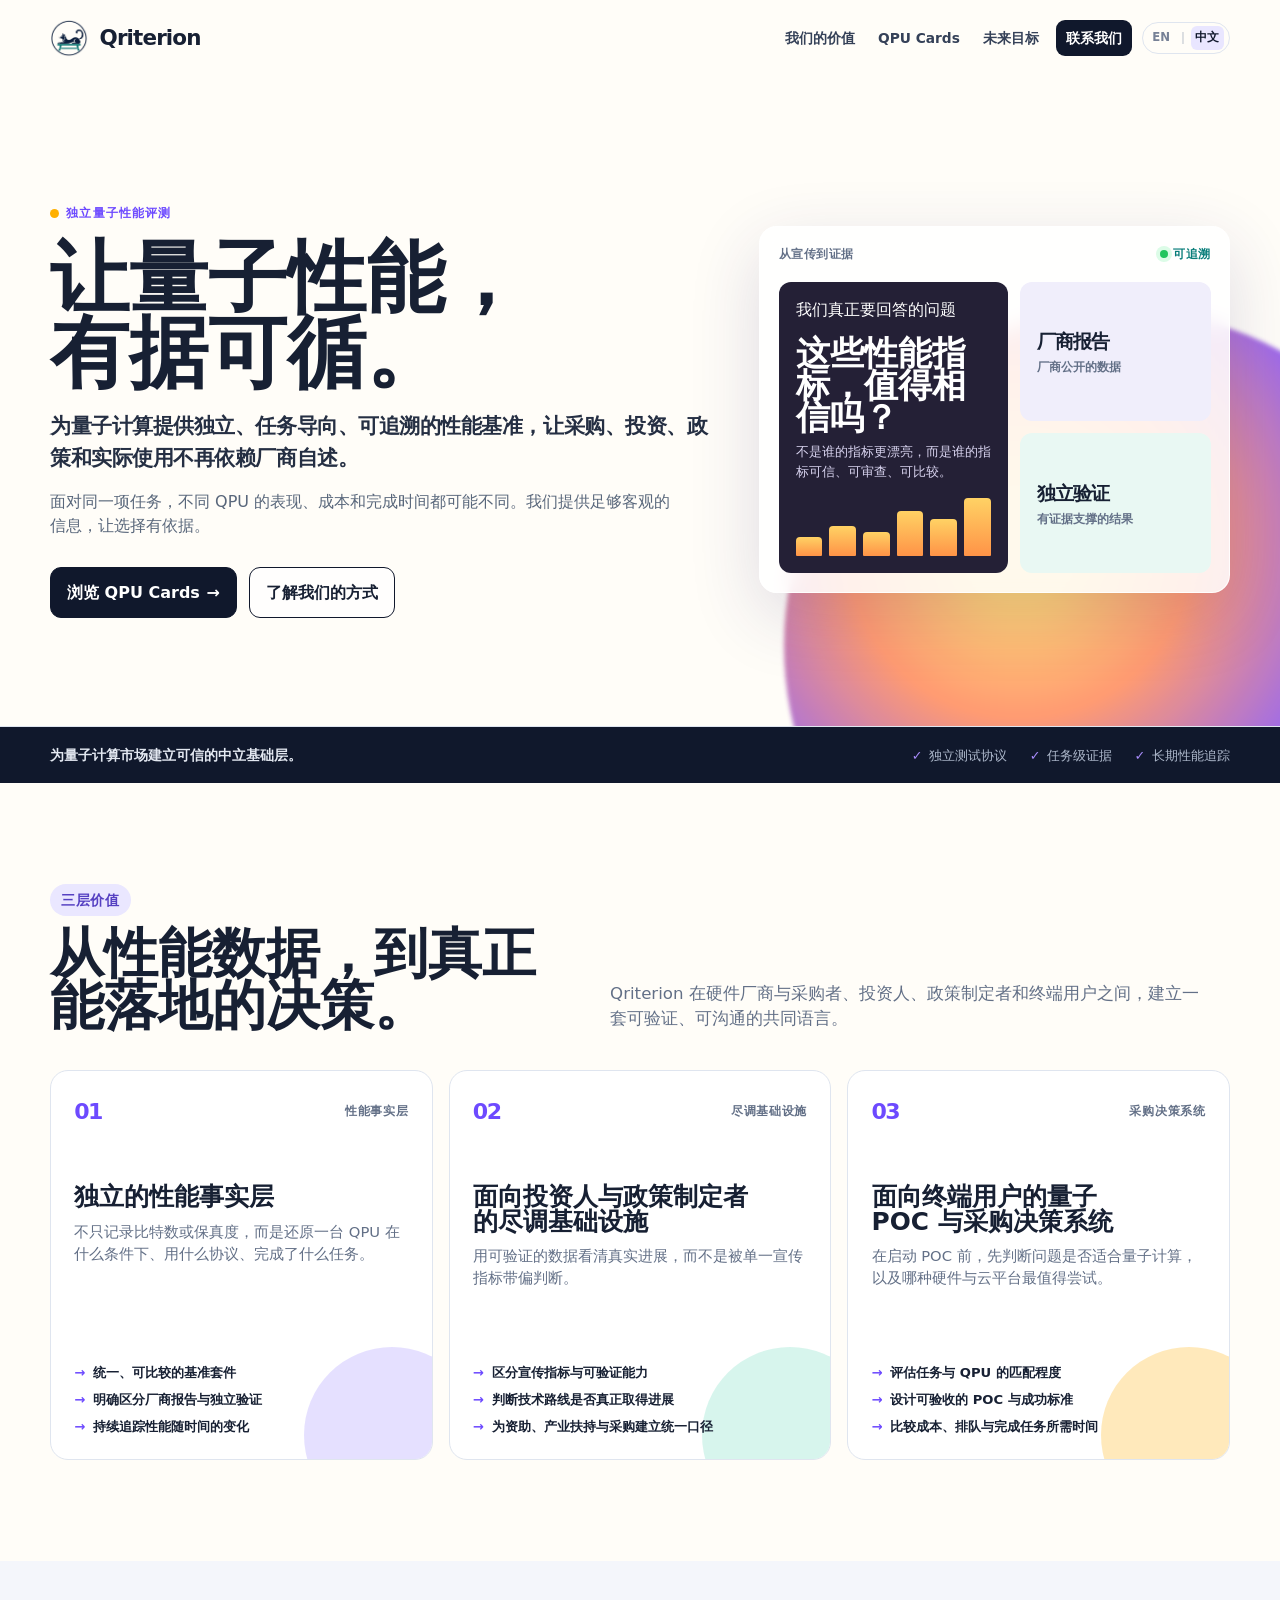
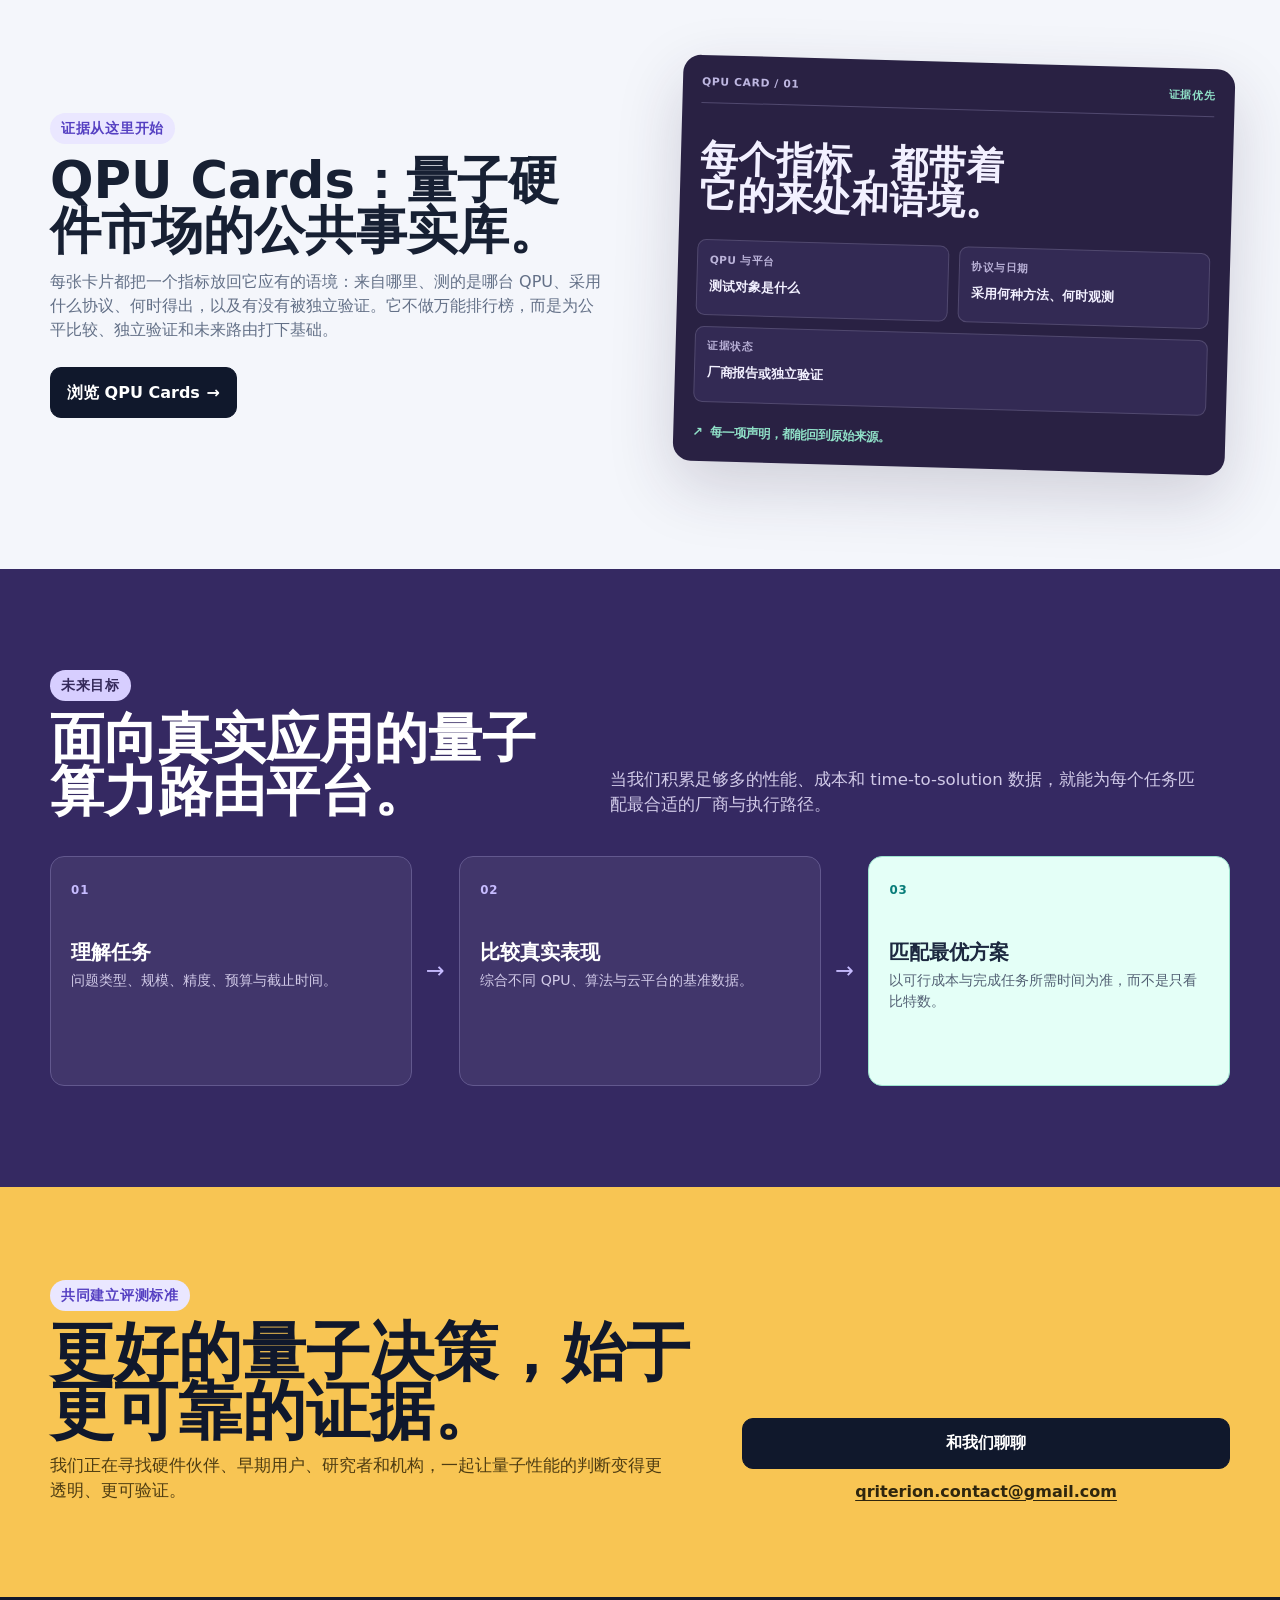
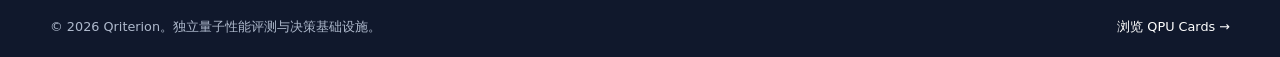
==== commit e95cac31: "Refocus landing page on trustworthy metrics" ====
--- a/index.html
+++ b/index.html
@@ -17,9 +17,9 @@
           <a href="#future" data-i18n="navFuture">Future Aim</a>
           <a class="nav-cta" href="#contact" data-i18n="navContact">Contact</a>
           <div class="language-switch" role="group" aria-label="Language selector">
-            <button type="button" class="language-button is-active" data-language="en" aria-pressed="true">EN</button>
+            <button type="button" class="language-button" data-language="en" aria-pressed="false">EN</button>
             <span aria-hidden="true">｜</span>
-            <button type="button" class="language-button" data-language="zh" aria-pressed="false">中文</button>
+            <button type="button" class="language-button is-active" data-language="zh" aria-pressed="true">中文</button>
           </div>
         </div>
       </nav>
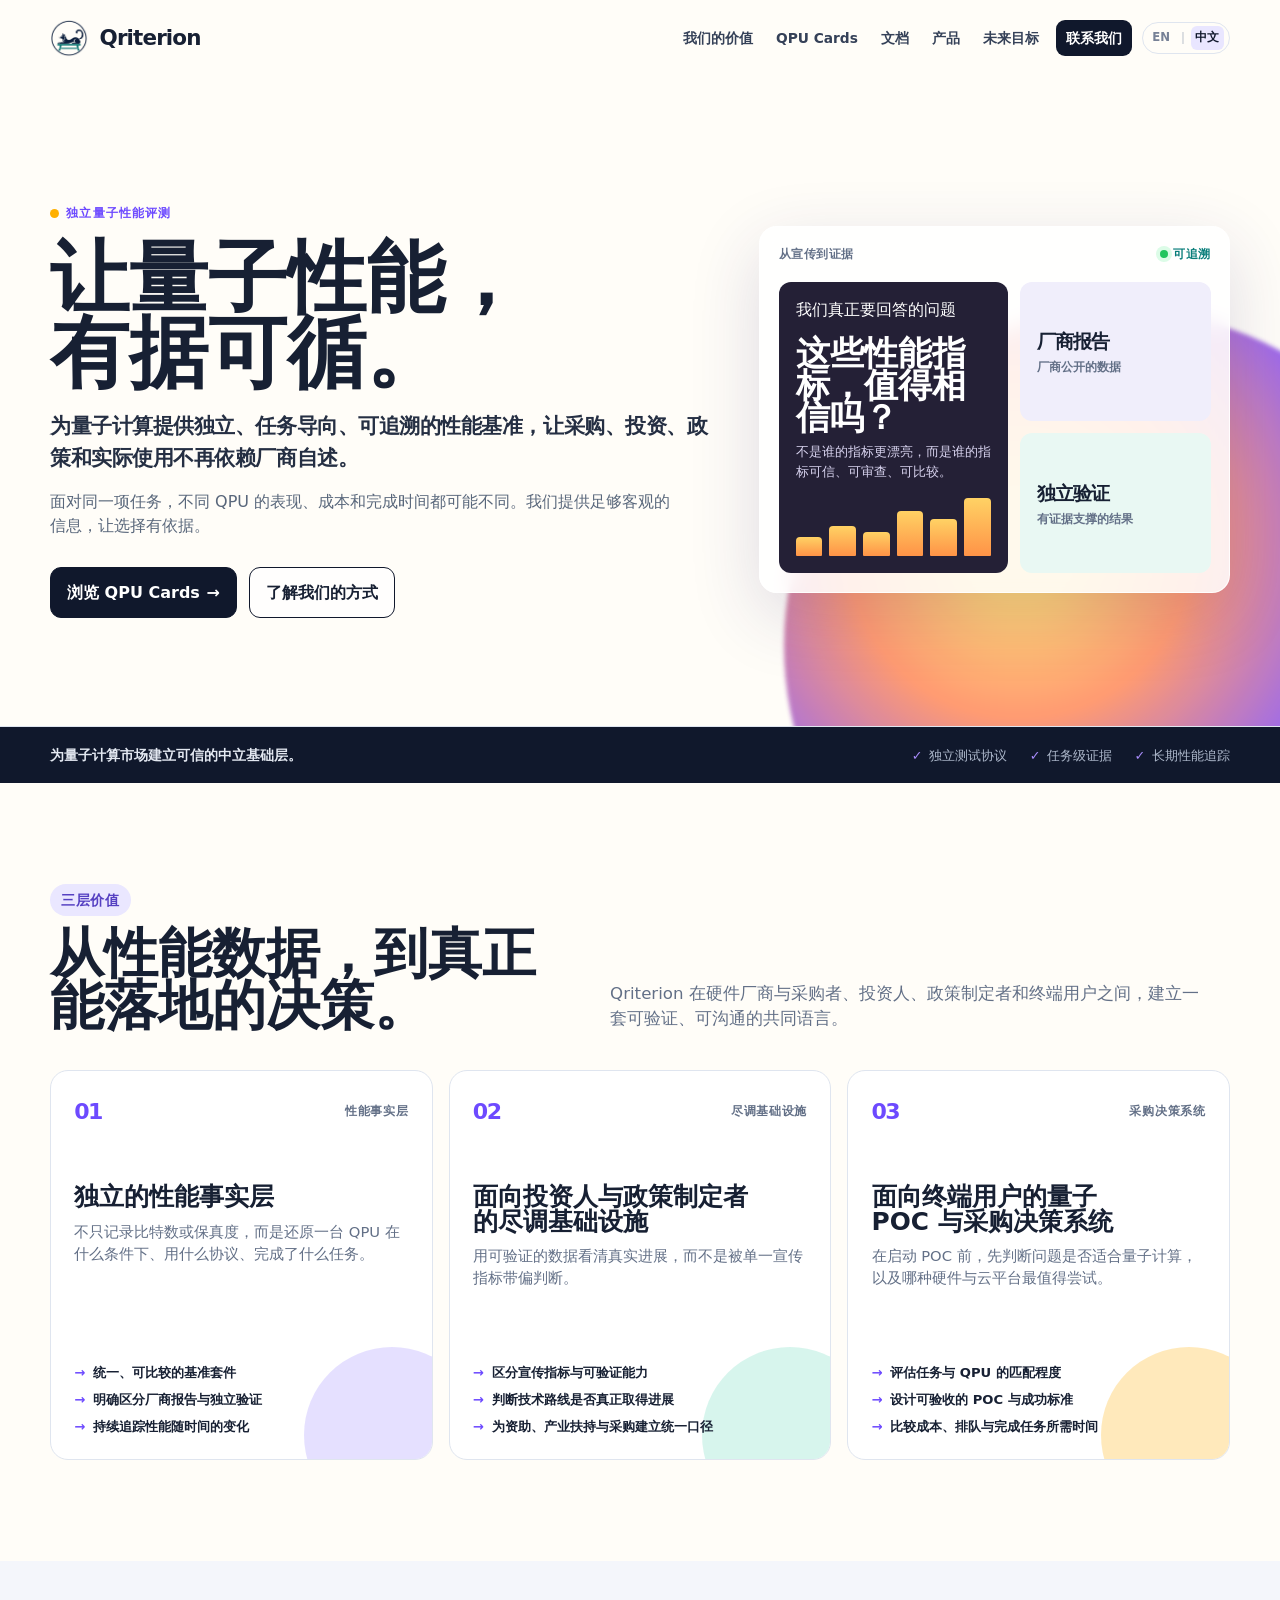
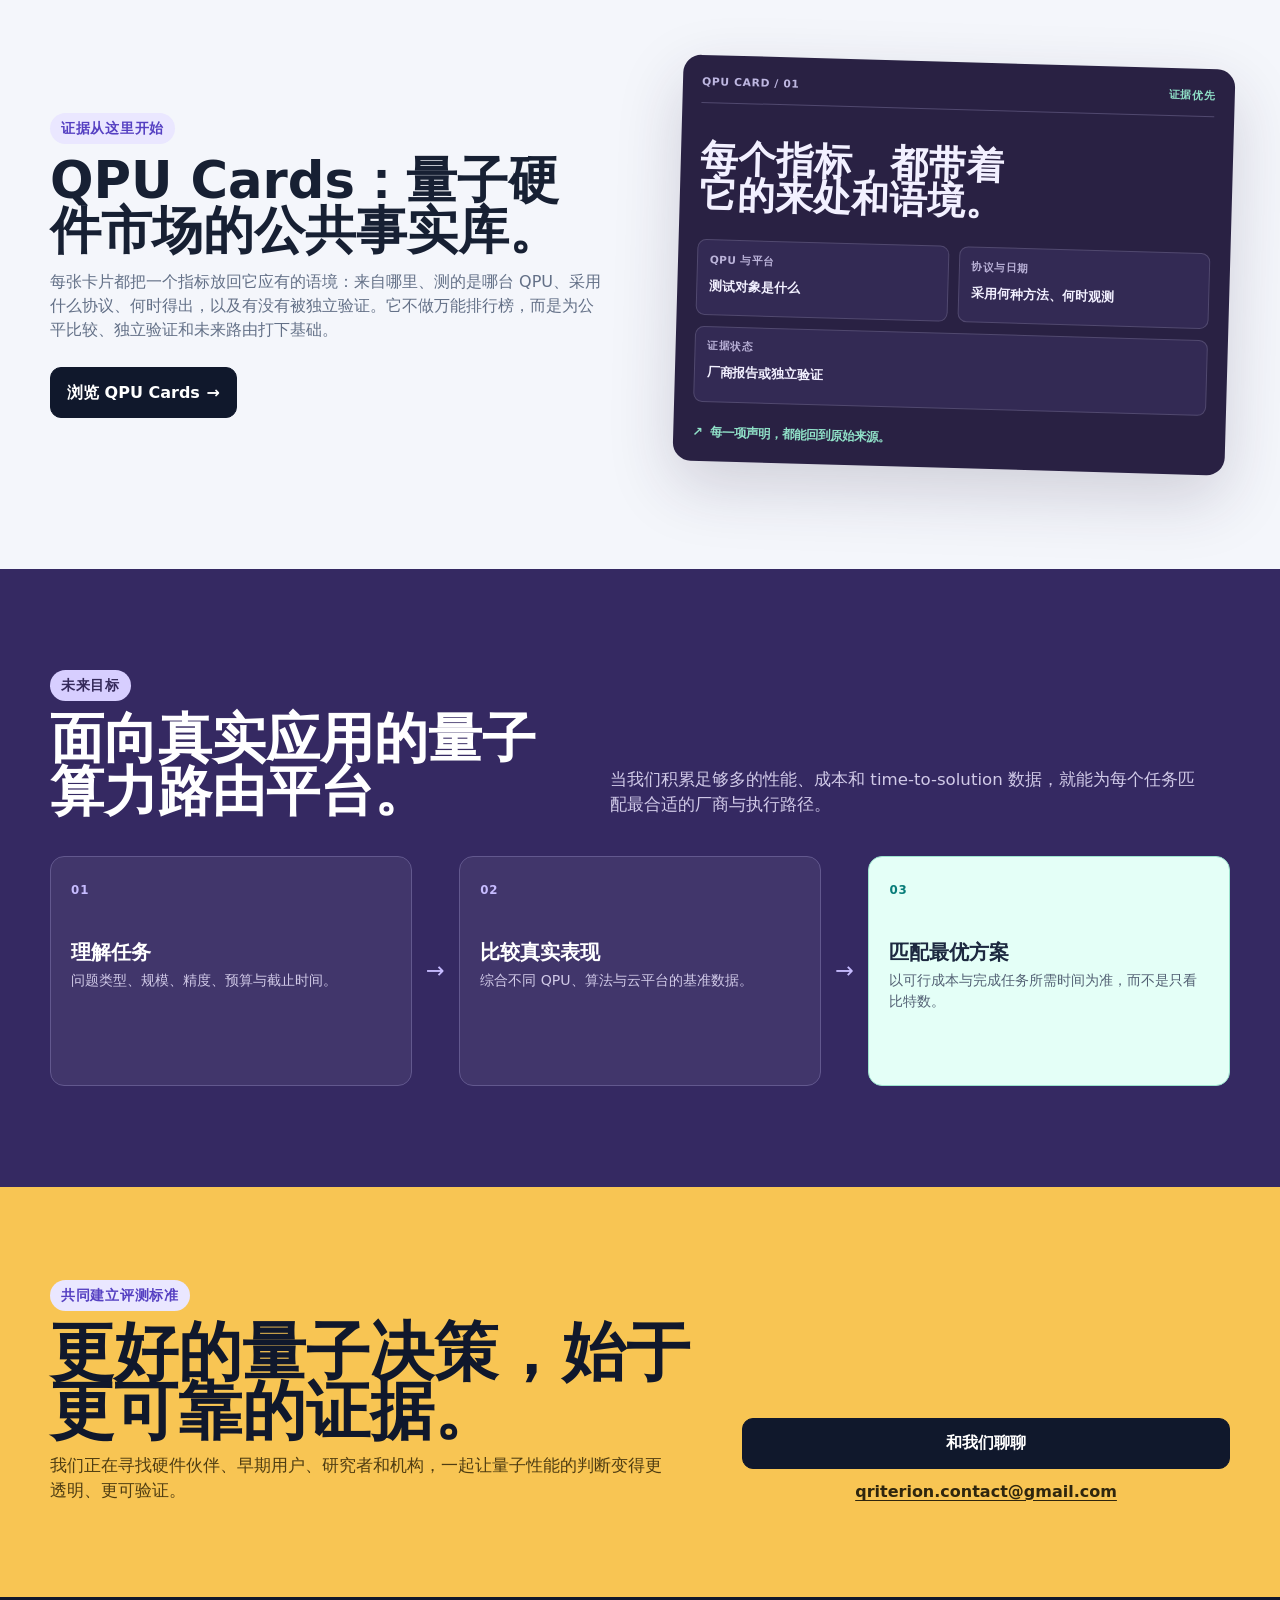
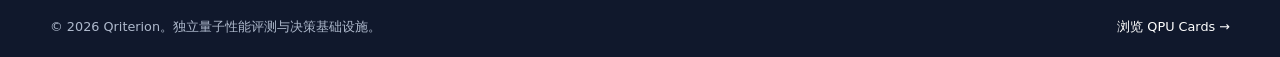
==== commit 997abfb3: "Restore Docs and Products navigation" ====
--- a/index.html
+++ b/index.html
@@ -14,6 +14,8 @@
         <div class="nav-links">
           <a href="#value" data-i18n="navValue">Why Qriterion</a>
           <a href="qpu-cards.html">QPU Cards</a>
+          <a href="docs.html" data-i18n="navDocs">Docs</a>
+          <a href="products.html" data-i18n="navProducts">Products</a>
           <a href="#future" data-i18n="navFuture">Future Aim</a>
           <a class="nav-cta" href="#contact" data-i18n="navContact">Contact</a>
           <div class="language-switch" role="group" aria-label="Language selector">
